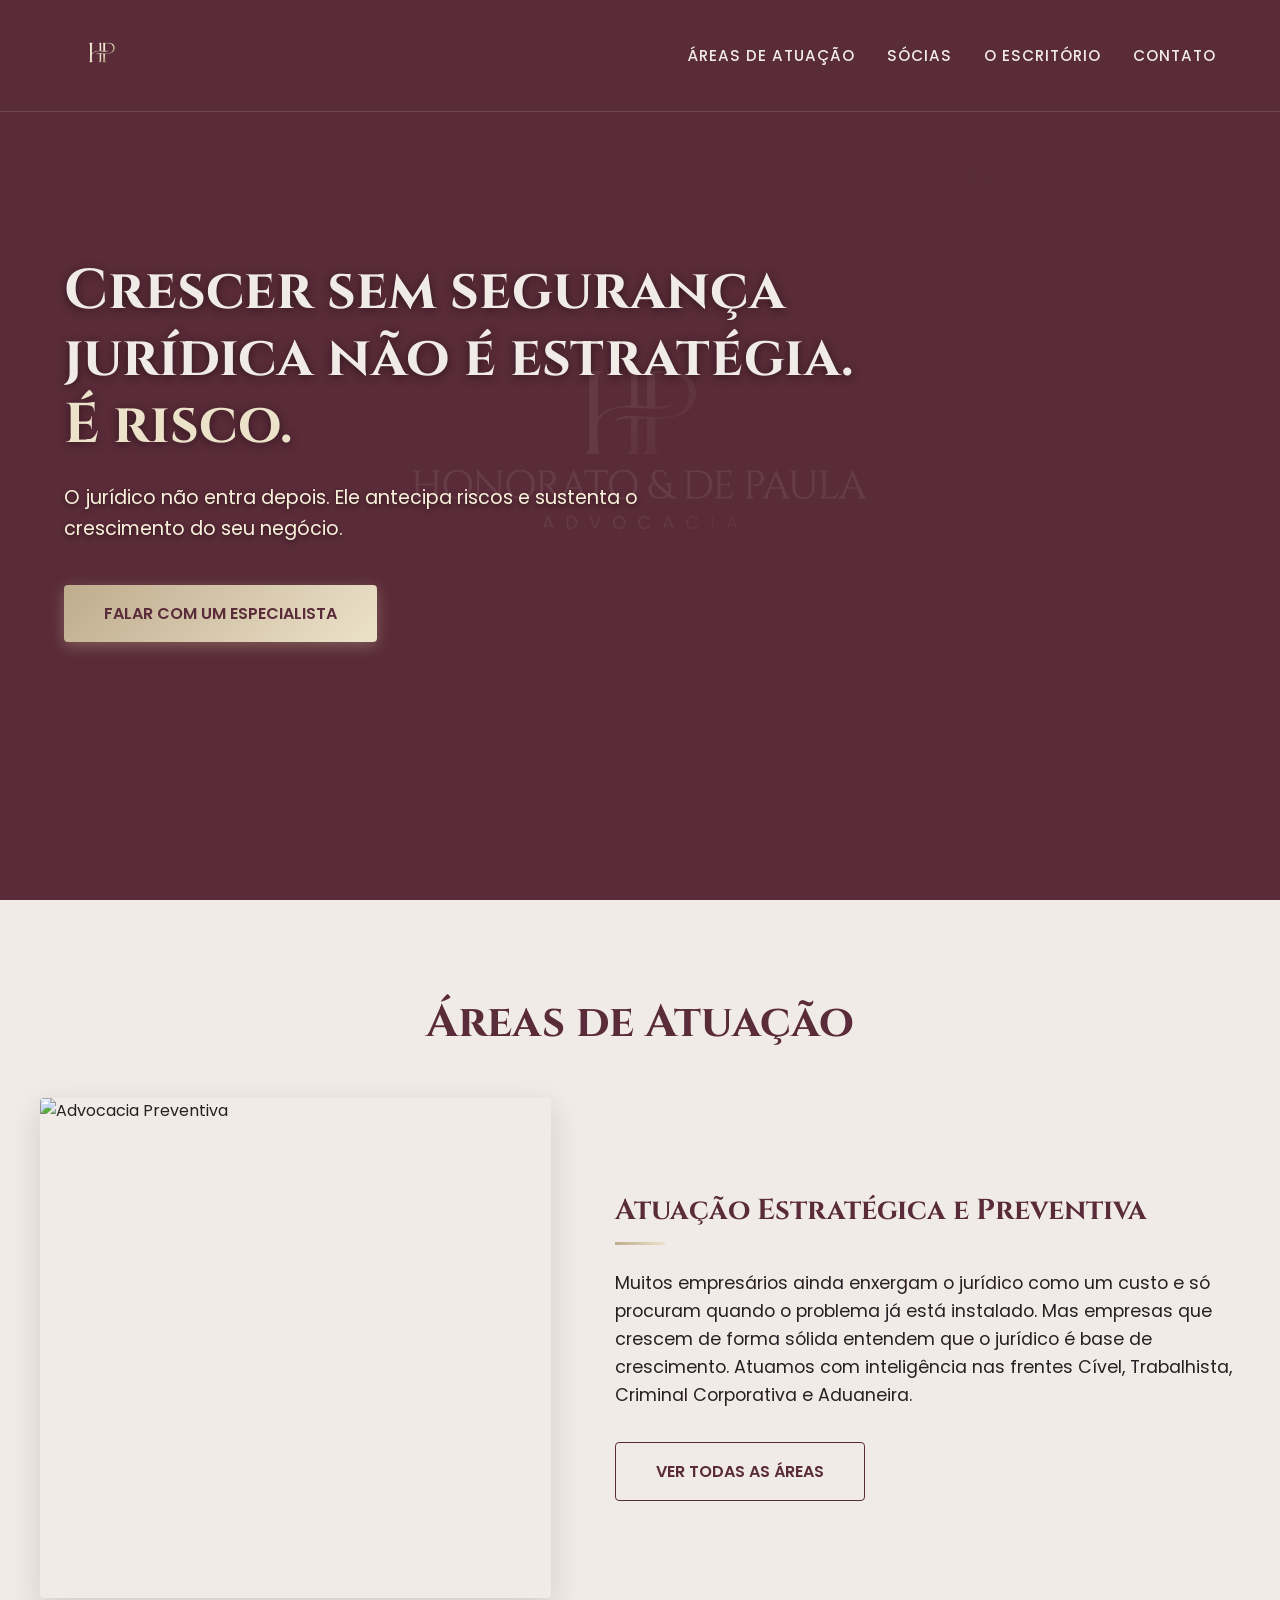
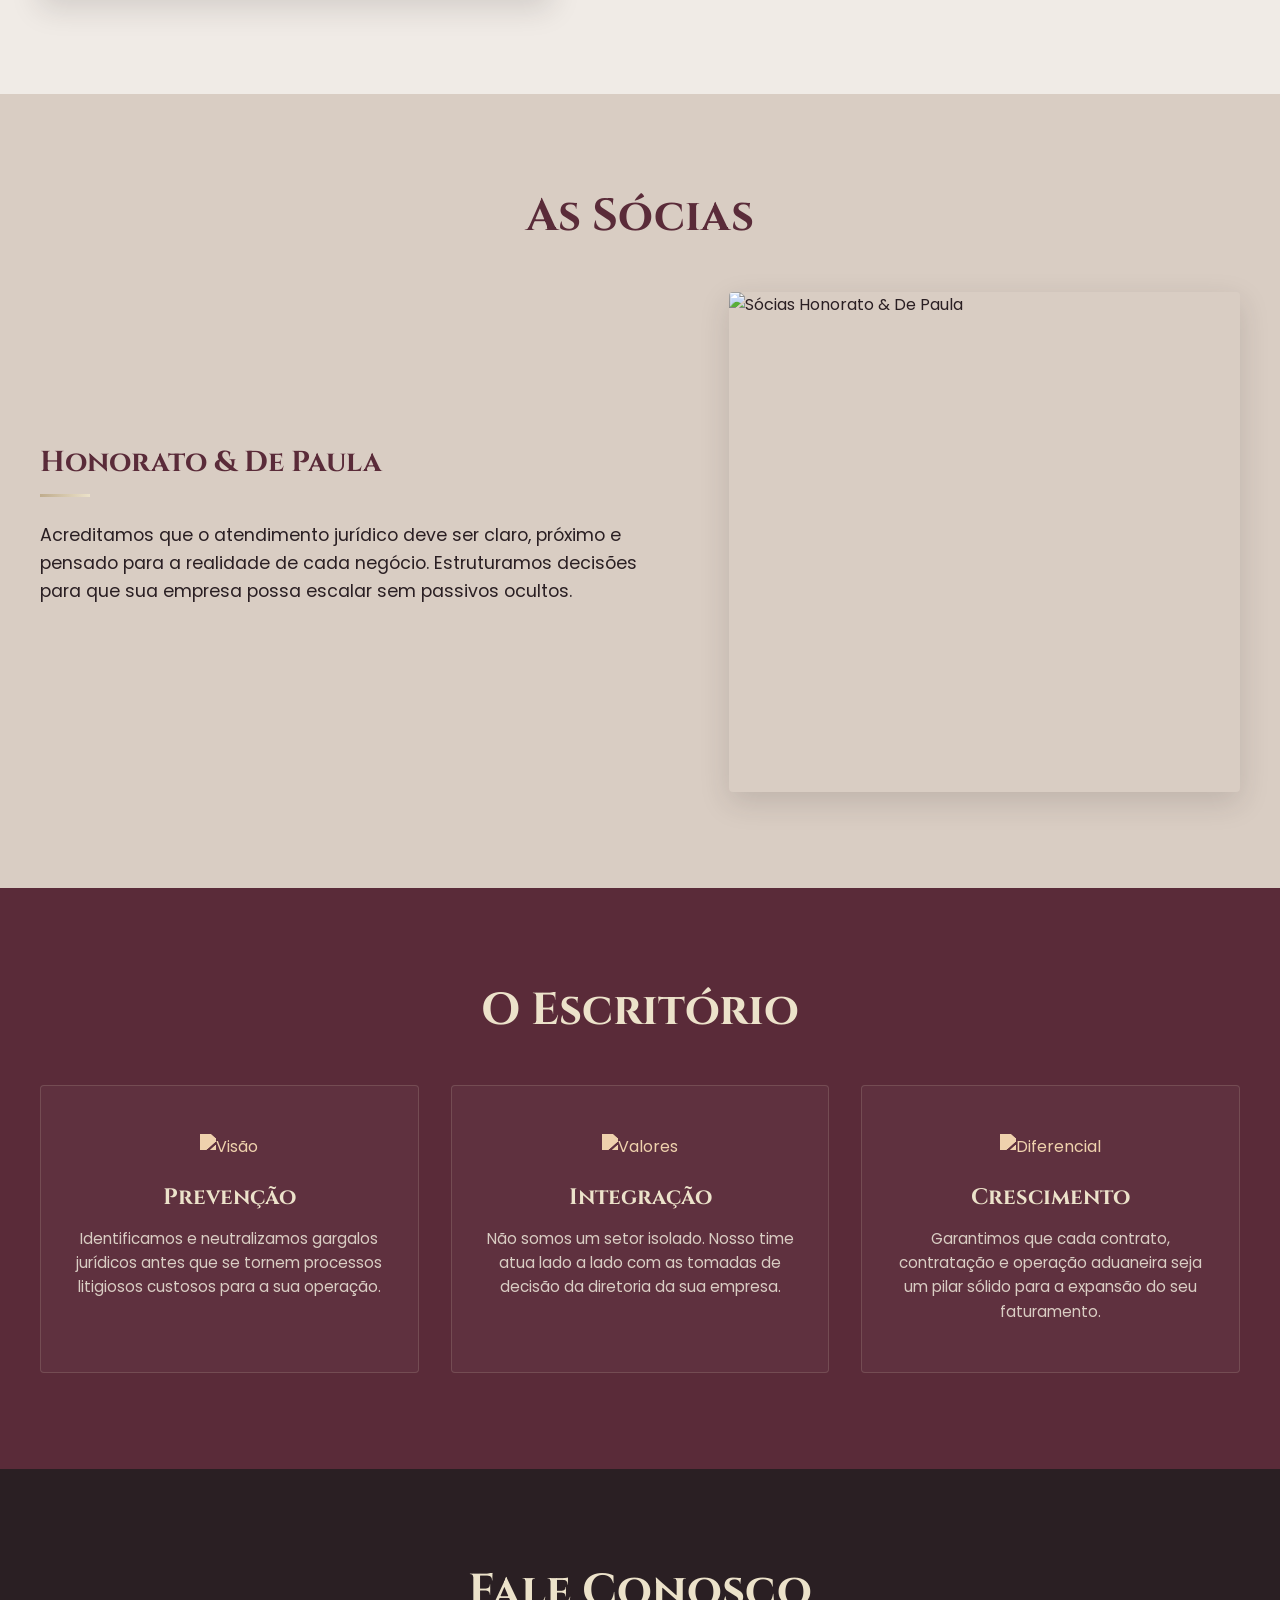
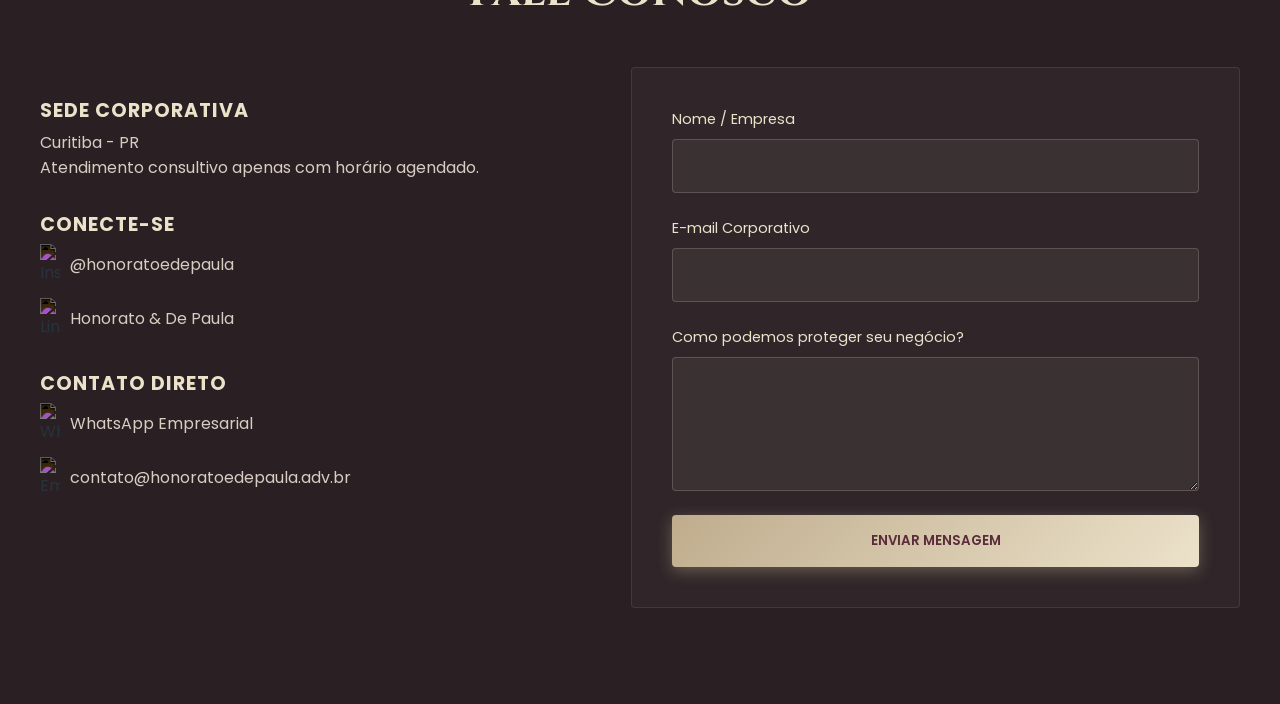
==== index.html @ 2e64344d "init" ====
<!DOCTYPE html>
<html lang="pt-BR">
<head>
    <meta charset="UTF-8">
    <meta name="viewport" content="width=device-width, initial-scale=1.0">
    <title>Honorato & De Paula | Advocacia Estratégica</title>
    
    <link rel="stylesheet" href="assets/css/style.css">
    <link href="https://unpkg.com/aos@2.3.1/dist/aos.css" rel="stylesheet">
    
    <!-- Fontes Premium -->
    <link rel="preconnect" href="https://fonts.googleapis.com">
    <link rel="preconnect" href="https://fonts.gstatic.com" crossorigin>
    <link href="https://fonts.googleapis.com/css2?family=Cinzel:wght@400;600;700&family=Poppins:wght@300;400;500;600&display=swap" rel="stylesheet">
</head>
<body>
    <header class="hero-section">
        <div class="hero-overlay"></div>
        
        <nav class="nav-bar">
            <a href="#" class="logo-link">
                <img src="assets/img/logo.png" alt="Honorato & De Paula Logo" class="logo-img">
            </a>
            
            <ul class="nav-links" id="nav-links">
                <li><a href="#atuacao">Áreas de Atuação</a></li>
                <li><a href="#profissionais">Sócias</a></li>
                <li><a href="#institucional">O Escritório</a></li>
                <li><a href="#contato">Contato</a></li>
            </ul>
            
            <img class="menu-icon" id="mobile-menu-btn" src="assets/img/button-menu.svg" alt="Menu">
        </nav>
        
        <div class="content" data-aos="fade-right" data-aos-duration="1200">
            <h1>Crescer sem segurança jurídica não é estratégia. <br><span class="highlight-text">É risco.</span></h1>
            <p id="adv">O jurídico não entra depois. Ele antecipa riscos e sustenta o crescimento do seu negócio.</p>
            <a href="https://wa.me/5541999999999?text=Olá,%20gostaria%20de%20falar%20sobre%20assessoria%20preventiva" class="btn-primary">
                Falar com um Especialista
            </a>
        </div>
    </header>

    <section class="text-and-image" id="atuacao">
        <div class="txtimg-son">
            <h2>Áreas de Atuação</h2>
            <div class="text-content text-content-1">
                <!-- Caminho corrigido para assets/img -->
                <img src="assets/img/criminal.jpeg" alt="Advocacia Preventiva" data-aos="fade-right" data-aos-duration="1500">
                <div data-aos="fade-up" data-aos-duration="2000">
                    <h3>Atuação Estratégica e Preventiva</h3>
                    <p>
                        Muitos empresários ainda enxergam o jurídico como um custo e só procuram quando o problema já está instalado. Mas empresas que crescem de forma sólida entendem que o jurídico é base de crescimento. Atuamos com inteligência nas frentes Cível, Trabalhista, Criminal Corporativa e Aduaneira.
                    </p>
                    <a href="areas.html" class="btn-secondary">
                        Ver todas as áreas
                    </a>
                </div>
            </div>
        </div>
    </section>

    <section class="text-and-image bg-light" id="profissionais">
        <div class="txtimg-son">
            <h2>As Sócias</h2>
            <div class="text-content rito-text">
                <!-- Caminho corrigido para assets/img -->
                <img src="assets/img/profissional.jpeg" alt="Sócias Honorato & De Paula" data-aos="fade-left" data-aos-duration="1500">
                <div data-aos="fade-right" data-aos-duration="1500">
                    <h3>Honorato & De Paula</h3>
                    <p>
                        Acreditamos que o atendimento jurídico deve ser claro, próximo e pensado para a realidade de cada negócio. Estruturamos decisões para que sua empresa possa escalar sem passivos ocultos.
                    </p>
                </div>
            </div>
        </div>
    </section>

    <section class="institucional" id="institucional">
        <h2>O Escritório</h2>
        <div class="institucional-content">
            <div class="card-institucional" data-aos="zoom-in" data-aos-delay="100">
                <img src="assets/img/missao.svg" alt="Visão">
                <h3>Prevenção</h3>
                <p>Identificamos e neutralizamos gargalos jurídicos antes que se tornem processos litigiosos custosos para a sua operação.</p>
            </div>
            <div class="card-institucional" data-aos="zoom-in" data-aos-delay="200">
                <img src="assets/img/valores.svg" alt="Valores">
                <h3>Integração</h3>
                <p>Não somos um setor isolado. Nosso time atua lado a lado com as tomadas de decisão da diretoria da sua empresa.</p>
            </div>
            <div class="card-institucional" data-aos="zoom-in" data-aos-delay="300">
                <img src="assets/img/diferencial.svg" alt="Diferencial">
                <h3>Crescimento</h3>
                <p>Garantimos que cada contrato, contratação e operação aduaneira seja um pilar sólido para a expansão do seu faturamento.</p>
            </div>
        </div>
    </section>

    <footer class="contato" id="contato">
        <h2>Fale Conosco</h2>
        <div class="contato-son">
            <div class="content-f">
                <h6>Sede Corporativa</h6>
                <p>Curitiba - PR<br>Atendimento consultivo apenas com horário agendado.</p>
                
                <h6>Conecte-se</h6>
                <a href="#" class="social-link"><img src="assets/img/instagram.svg" alt="Instagram">@honoratoedepaula</a>
                <a href="#" class="social-link"><img src="assets/img/linkedin.svg" alt="LinkedIn">Honorato & De Paula</a>
                
                <h6>Contato Direto</h6>
                <a href="#" class="social-link"><img src="assets/img/whatsapp.svg" alt="WhatsApp">WhatsApp Empresarial</a>
                <a href="mailto:contato@honoratoedepaula.adv.br" class="social-link"><img src="assets/img/mail.svg" alt="Email">contato@honoratoedepaula.adv.br</a>
            </div>
            <div class="form-container">
                <form action="https://formspree.io/f/SEU_CODIGO_AQUI" method="POST">
                    <label>Nome / Empresa</label>
                    <input type="text" name="nome" required>
                    <label>E-mail Corporativo</label>
                    <input type="email" name="email" required>
                    <label>Como podemos proteger seu negócio?</label>
                    <textarea name="mensagem" class="message" rows="5" required></textarea>
                    <button type="submit" class="btn-primary" style="width: 100%;">Enviar Mensagem</button>
                </form>
            </div>
        </div>
    </footer>

    <script src="https://unpkg.com/aos@2.3.1/dist/aos.js"></script>
    <script src="assets/js/menuButton.js"></script>
    <script src="assets/js/stickyScroll.js"></script>
    <script>
        AOS.init();
    </script>
</body>
</html>
---- assets/css/style.css ----
/* ==========================================================================
   FUNDAÇÃO & DESIGN TOKENS (HONORATO & DE PAULA)
   ========================================================================== */
:root {
    /* Paleta Oficial */
    --color-primary: #5a2b39;       /* Vinho/Bordô - Elegância e Força */
    --color-primary-light: #7a3b4d; /* Tom de contraste para hovers */
    
    /* Tríade de Dourados */
    --color-gold-dark: #bfac8d;
    --color-gold-mid: #ece2ca;
    --color-gold-light: #f9f1da;
    
    /* Fundos Neutros */
    --color-bg-light: #f0ebe6;      /* Off-white quente para leitura agradável */
    --color-surface: #d9cdc3;       /* Bege para cards e seções secundárias */
    
    /* Tipografia B2B Premium */
    --font-heading: "Cinzel", serif;
    --font-body: "Poppins", sans-serif;
    
    /* Cores de Texto */
    --color-text-dark: #2a1f23;     /* Quase preto, absorvendo o tom vinho */
    --color-text-light: #f0ebe6;    /* Para textos sobre fundos escuros */
    
    /* Layout & Espaçamento */
    --transition-smooth: 0.3s ease-in-out;
    --section-padding: 6rem 2rem;
}

/* ==========================================================================
   RESET ARQUITETURAL
   ========================================================================== */
*, *::before, *::after {
    margin: 0;
    padding: 0;
    box-sizing: border-box;
}

html {
    scroll-behavior: smooth;
}

body {
    font-family: var(--font-body);
    background-color: var(--color-bg-light);
    color: var(--color-text-dark);
    overflow-x: hidden;
    line-height: 1.6;
}

h1, h2, h3, h4, h5, h6 {
    font-family: var(--font-heading);
    line-height: 1.2;
}

h2 {
    font-size: 2.8rem;
    font-weight: 700;
    color: var(--color-primary);
    text-align: center;
    margin-bottom: 3rem;
}

a {
    text-decoration: none;
    color: inherit;
}

/* ==========================================================================
   COMPONENTES GLOBAIS (BOTÕES)
   ========================================================================== */
.btn-primary, .btn-secondary {
    display: inline-block;
    font-family: var(--font-body);
    font-weight: 600;
    text-transform: uppercase;
    padding: 1rem 2.5rem;
    border-radius: 4px;
    transition: var(--transition-smooth);
    cursor: pointer;
    text-align: center;
    border: none;
}

.btn-primary {
    background: linear-gradient(135deg, var(--color-gold-dark), var(--color-gold-mid));
    color: var(--color-primary);
    box-shadow: 0 4px 15px rgba(191, 172, 141, 0.4);
}

.btn-primary:hover {
    background: linear-gradient(135deg, var(--color-gold-mid), var(--color-gold-light));
    transform: translateY(-2px);
    color: var(--color-primary);
}

.btn-secondary {
    background-color: transparent;
    border: 1px solid var(--color-primary);
    color: var(--color-primary);
}

.btn-secondary:hover {
    background-color: var(--color-primary);
    color: var(--color-text-light);
}

/* ==========================================================================
   HEADER, NAVEGAÇÃO & LOGO
   ========================================================================== */
.hero-section {
    position: relative;
    height: 100vh;
    background-color: var(--color-primary); /* Fundo vinho premium sólido */
    display: flex;
    align-items: center;
    overflow: hidden; /* Impede que a marca d'água vase */
}

/* Transformando o banner.svg em uma Marca D'água Elegante */
.hero-section::before {
    content: '';
    position: absolute;
    top: 50%; left: 50%;
    transform: translate(-50%, -50%);
    width: 100%; height: 100%;
    background: url("../img/banner.svg") center center no-repeat;
    background-size: 55%; /* Controla o tamanho do brasão no fundo */
    opacity: 0.08; /* Quase transparente, pura sofisticação */
    z-index: 1;
}

.hero-overlay {
    display: none; /* Não precisamos mais da película, o fundo já resolve */
}

.nav-bar {
    position: fixed;
    top: 0; left: 0; right: 0;
    height: 7rem; /* Header mais alto para a logo respirar */
    display: flex;
    justify-content: space-between;
    align-items: center;
    padding: 0 5%;
    background-color: transparent; /* Topo limpo */
    border-bottom: 1px solid rgba(236, 226, 202, 0.15);
    z-index: 1000;
    transition: all 0.4s ease;
}

.nav-bar.sticky {
    height: 5rem; /* Encolhe ao rolar */
    background-color: rgba(90, 43, 57, 0.95); /* Vinho escuro ao rolar */
    backdrop-filter: blur(10px);
    box-shadow: 0 4px 20px rgba(42, 31, 35, 0.3);
}

.logo-img {
    height: 4.8rem; /* LOGO MUITO MAIOR NA CHEGADA */
    transition: height 0.4s ease;
}

.nav-bar.sticky .logo-img {
    height: 3rem; /* Logo encolhe suavemente na rolagem */
}

.nav-links {
    display: flex;
    list-style: none;
    gap: 2rem;
}

.nav-links li a {
    color: var(--color-text-light);
    font-size: 0.95rem;
    font-weight: 500;
    text-transform: uppercase;
    letter-spacing: 1px;
    transition: var(--transition-smooth);
}

.nav-links li a:hover {
    color: var(--color-gold-mid);
}

.menu-icon {
    display: none; 
    width: 35px;
    cursor: pointer;
    filter: brightness(0) saturate(100%) invert(88%) sepia(18%) saturate(579%) hue-rotate(338deg) brightness(97%) contrast(93%);
}

.content {
    position: relative;
    z-index: 2; /* Garante que o texto fique ACIMA da marca d'água */
    width: 90%;
    max-width: 800px;
    margin-left: 5%;
}

.content h1 {
    font-size: 3.5rem;
    color: var(--color-text-light) !important; /* Força o cache a usar a cor clara */
    margin-bottom: 1.5rem;
    text-shadow: 0 2px 10px rgba(0,0,0,0.5); /* Destaca o texto no fundo */
}

.highlight-text {
    color: var(--color-gold-mid);
}

.content #adv {
    font-size: 1.2rem;
    color: var(--color-gold-light) !important; 
    margin-bottom: 2.5rem;
    font-weight: 400;
    max-width: 600px;
    text-shadow: 0 2px 5px rgba(0,0,0,0.5);
}

/* ==========================================================================
   MEDIA QUERIES (RESPONSIVIDADE E MENU MOBILE ÚNICO)
   ========================================================================== */
@media screen and (max-width: 992px) {
    .text-content { flex-direction: column; gap: 2rem; }
    .rito-text { flex-direction: column; }
    .text-content img, .text-content div { width: 100%; }
    .contato-son { flex-direction: column; }
}

@media screen and (max-width: 768px) {
    .content h1 { font-size: 2.5rem; }
    h2 { font-size: 2.2rem; }
    
    .menu-icon { display: block; } /* Mostra o hambúrguer */
    
    /* Transforma o menu desktop em um painel mobile */
    .nav-links {
        position: fixed;
        top: 6rem;
        right: -100%; /* Esconde fora da tela */
        width: 100%;
        height: calc(100vh - 6rem);
        background-color: var(--color-primary);
        flex-direction: column;
        align-items: center;
        justify-content: center;
        gap: 3rem;
        transition: right 0.4s ease-in-out;
    }

    .nav-links.active {
        right: 0; /* Desliza para dentro da tela */
    }

    .nav-links li a {
        font-size: 1.5rem; /* Letra maior para clique no dedo */
    }

    /* Ajusta a altura do menu se o header encolher no mobile */
    .nav-bar.sticky ~ .nav-links {
        top: 4.5rem;
        height: calc(100vh - 4.5rem);
    }
}

/* ==========================================================================
   SEÇÕES: TEXTO & IMAGEM (ÁREAS E PROFISSIONAIS)
   ========================================================================== */
.text-and-image {
    padding: var(--section-padding);
}

.bg-light {
    background-color: var(--color-surface); /* Bege para contraste suave */
}

.txtimg-son {
    max-width: 1200px;
    margin: 0 auto;
}

.text-content {
    display: flex;
    align-items: center;
    gap: 4rem;
}

.rito-text {
    flex-direction: row-reverse;
}

.text-content img {
    width: 45%;
    height: 500px;
    object-fit: cover;
    border-radius: 4px;
    box-shadow: 0 10px 30px rgba(42, 31, 35, 0.15); /* Sombra ajustada pro tom quente */
}

.text-content div {
    width: 55%;
}

.text-content h3 {
    font-size: 1.8rem;
    color: var(--color-primary);
    margin-bottom: 1.5rem;
    position: relative;
    padding-bottom: 1rem;
    font-family: var(--font-heading);
}

.text-content h3::after {
    content: '';
    position: absolute;
    bottom: 0; left: 0;
    width: 50px;
    height: 3px;
    background: linear-gradient(to right, var(--color-gold-dark), var(--color-gold-mid));
}

.text-content p {
    font-size: 1.1rem;
    margin-bottom: 2rem;
    color: var(--color-text-dark);
}

/* ==========================================================================
   SEÇÃO: INSTITUCIONAL (CARDS)
   ========================================================================== */
.institucional {
    padding: var(--section-padding);
    background-color: var(--color-primary); /* Fundo Vinho Oficial */
}

.institucional h2 {
    color: var(--color-gold-mid); /* Título Dourado para destacar no vinho */
}

.institucional-content {
    display: flex;
    justify-content: center;
    gap: 2rem;
    max-width: 1200px;
    margin: 0 auto;
    flex-wrap: wrap;
}

.card-institucional {
    flex: 1;
    min-width: 300px;
    background-color: rgba(255, 255, 255, 0.03);
    border: 1px solid rgba(236, 226, 202, 0.15); /* Borda Dourada Suave */
    padding: 3rem 2rem;
    border-radius: 4px;
    text-align: center;
    transition: var(--transition-smooth);
}

.card-institucional:hover {
    transform: translateY(-10px);
    background-color: rgba(255, 255, 255, 0.08);
    border-color: var(--color-gold-mid);
}

.card-institucional img {
    height: 3rem;
    margin-bottom: 1.5rem;
    /* Filtro ajustado para tentar puxar a cor dourada em SVGs brancos */
    filter: brightness(0) saturate(100%) invert(88%) sepia(18%) saturate(579%) hue-rotate(338deg) brightness(97%) contrast(93%);
}

.card-institucional h3 {
    color: var(--color-gold-mid);
    font-size: 1.4rem;
    margin-bottom: 1rem;
}

.card-institucional p {
    color: var(--color-surface);
    font-size: 0.95rem;
}

/* ==========================================================================
   FOOTER & CONTATO
   ========================================================================== */
.contato {
    padding: var(--section-padding);
    background-color: var(--color-text-dark); /* Fundo quase preto quente */
    color: var(--color-text-light);
}

.contato h2 {
    color: var(--color-gold-mid);
}

.contato-son {
    display: flex;
    justify-content: space-between;
    max-width: 1200px;
    margin: 0 auto;
    gap: 4rem;
}

.content-f {
    flex: 1;
}

.content-f h6 {
    font-family: var(--font-body);
    font-size: 1.2rem;
    color: var(--color-gold-mid);
    margin: 2rem 0 0.5rem 0;
    text-transform: uppercase;
    letter-spacing: 1px;
}

.content-f p, .social-link {
    font-size: 1rem;
    color: var(--color-surface);
    display: flex;
    align-items: center;
    margin-bottom: 0.8rem;
    transition: var(--transition-smooth);
}

.social-link img {
    width: 20px;
    margin-right: 10px;
    filter: invert(1);
}

.social-link:hover {
    color: var(--color-gold-light);
}

.form-container {
    flex: 1;
    background-color: rgba(255, 255, 255, 0.03);
    padding: 2.5rem;
    border-radius: 4px;
    border: 1px solid rgba(236, 226, 202, 0.1);
}

form {
    display: flex;
    flex-direction: column;
}

form label {
    font-family: var(--font-body);
    font-size: 0.9rem;
    color: var(--color-gold-mid);
    margin-bottom: 0.5rem;
}

form input, form textarea {
    width: 100%;
    padding: 1rem;
    margin-bottom: 1.5rem;
    background-color: rgba(255, 255, 255, 0.05);
    border: 1px solid rgba(236, 226, 202, 0.2);
    color: var(--color-text-light);
    border-radius: 4px;
    font-family: var(--font-body);
    outline: none;
    transition: var(--transition-smooth);
}

form input:focus, form textarea:focus {
    border-color: var(--color-gold-mid);
    background-color: rgba(255, 255, 255, 0.1);
}

/* ==========================================================================
   MEDIA QUERIES (RESPONSIVIDADE)
   ========================================================================== */
@media screen and (max-width: 992px) {
    .text-content {
        flex-direction: column;
        gap: 2rem;
    }
    .rito-text {
        flex-direction: column;
    }
    .text-content img, .text-content div {
        width: 100%;
    }
    .contato-son {
        flex-direction: column;
    }
}

@media screen and (max-width: 768px) {
    .nav-links .esconde { display: none; }
    .menu { display: block; filter: invert(1); width: 30px; cursor: pointer; }
    .nav-bar { padding-right: 5%; }
    
    .content h1 { font-size: 2.5rem; }
    h2 { font-size: 2.2rem; }
    
    .open-menu {
        position: fixed;
        top: 5rem; left: 0; width: 100%;
        background-color: var(--color-primary);
        display: none;
        flex-direction: column;
        text-align: center;
        padding: 2rem 0;
        box-shadow: 0 10px 20px rgba(42, 31, 35, 0.5);
    }
    .open-menu.active { display: flex; } 
    .open-menu a {
        display: block;
        padding: 1rem;
        color: var(--color-text-light);
        font-size: 1.2rem;
        text-transform: uppercase;
    }
}

/* ==========================================================================
   PÁGINAS INTERNAS (ÁREAS DE ATUAÇÃO)
   ========================================================================== */
.page-interna {
    background-color: var(--color-bg-light);
    padding-top: 5rem; /* Compensa o nav-bar fixo */
}

.nav-interna {
    background-color: var(--color-primary); /* Força o fundo vinho sem transparência na interna */
    border-bottom: 1px solid var(--color-gold-dark);
}

.areas-container {
    padding: var(--section-padding);
    max-width: 1000px;
    margin: 0 auto;
    min-height: calc(100vh - 10rem);
}

.areas-subtitle {
    text-align: center;
    color: var(--color-text-dark);
    margin-bottom: 4rem;
    font-size: 1.2rem;
    font-weight: 400;
}

/* Grid Premium B2B */
.areas-grid {
    display: grid;
    grid-template-columns: repeat(auto-fit, minmax(280px, 1fr));
    gap: 1.5rem;
    list-style: none;
    padding: 0;
}

.areas-grid li {
    background-color: var(--color-surface);
    color: var(--color-text-dark);
    border: 1px solid rgba(90, 43, 57, 0.1);
    padding: 2rem 1.5rem;
    border-radius: 4px;
    font-family: var(--font-body);
    font-weight: 500;
    text-align: center;
    display: flex;
    align-items: center;
    justify-content: center;
    min-height: 120px;
    transition: var(--transition-smooth);
    cursor: default;
}

.areas-grid li:hover {
    background-color: var(--color-primary);
    color: var(--color-gold-mid);
    border-color: var(--color-gold-mid);
    transform: translateY(-5px);
    box-shadow: 0 10px 20px rgba(42, 31, 35, 0.2);
}
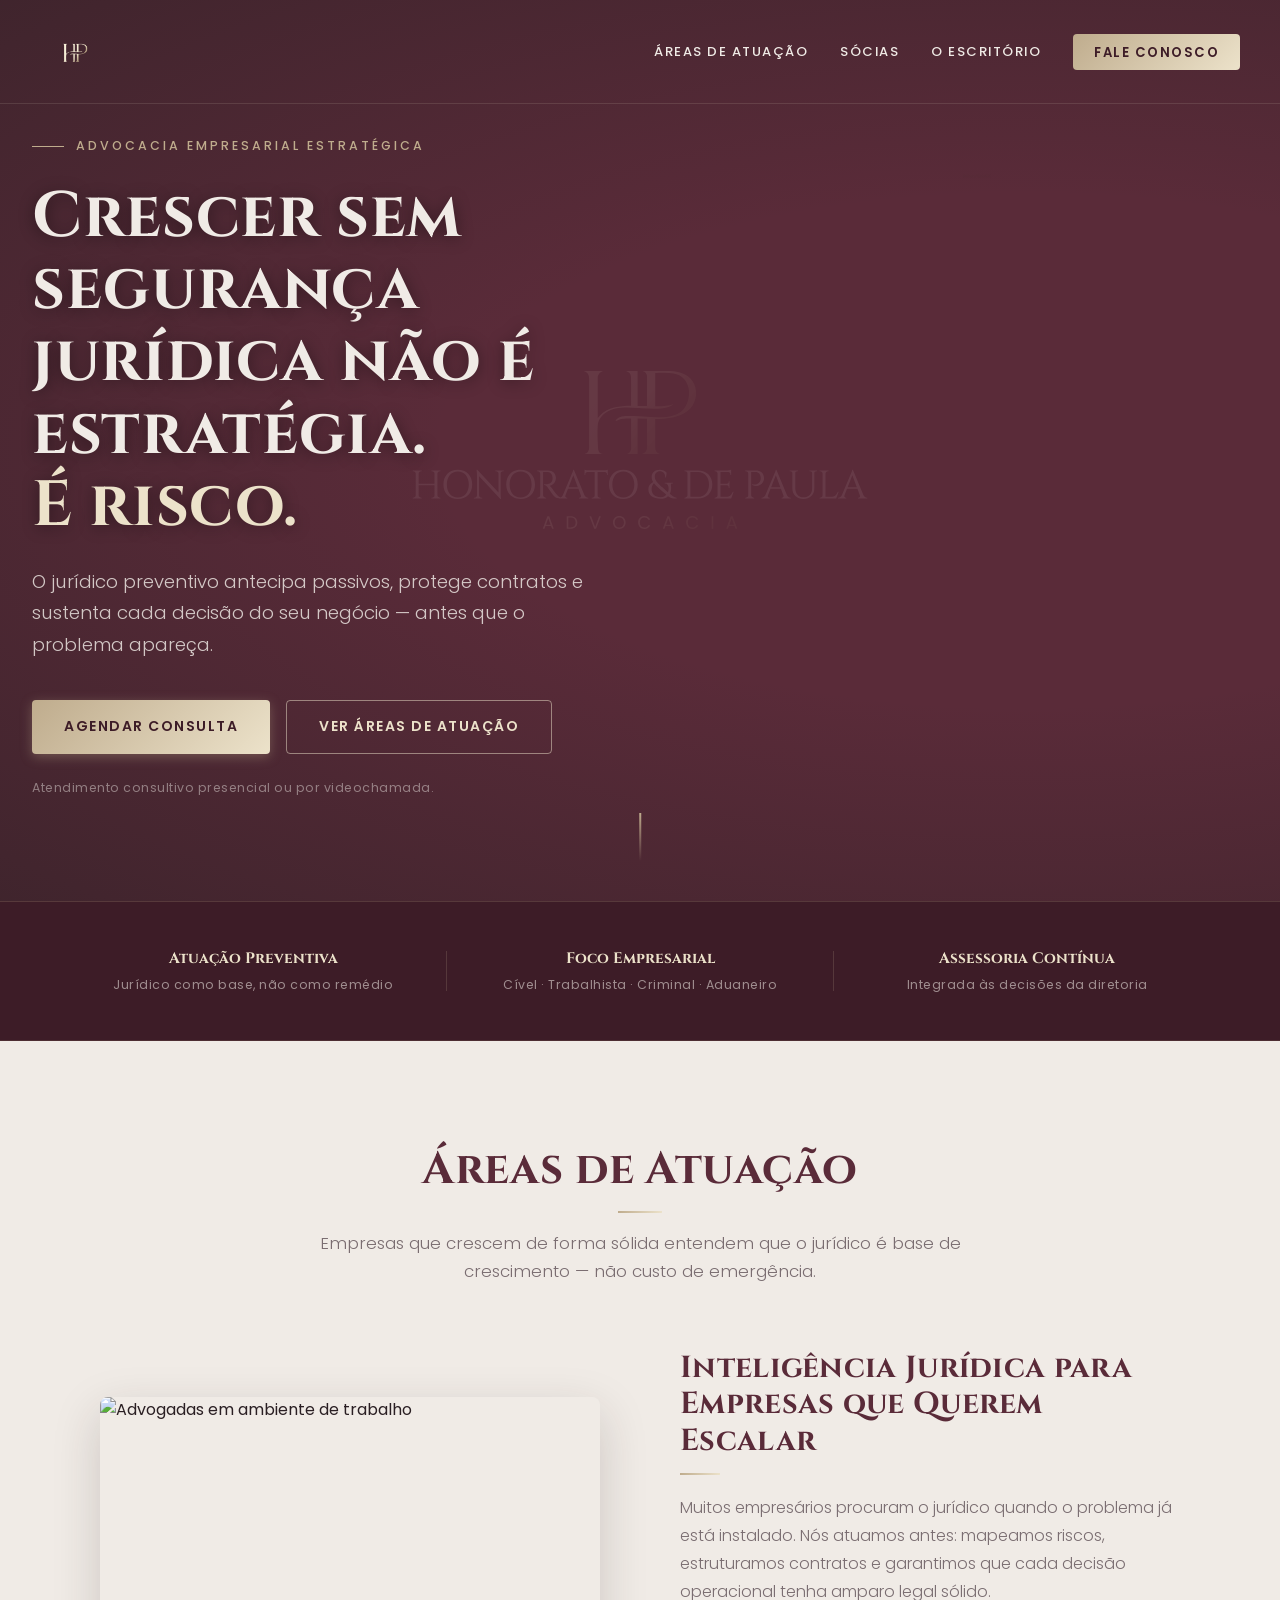
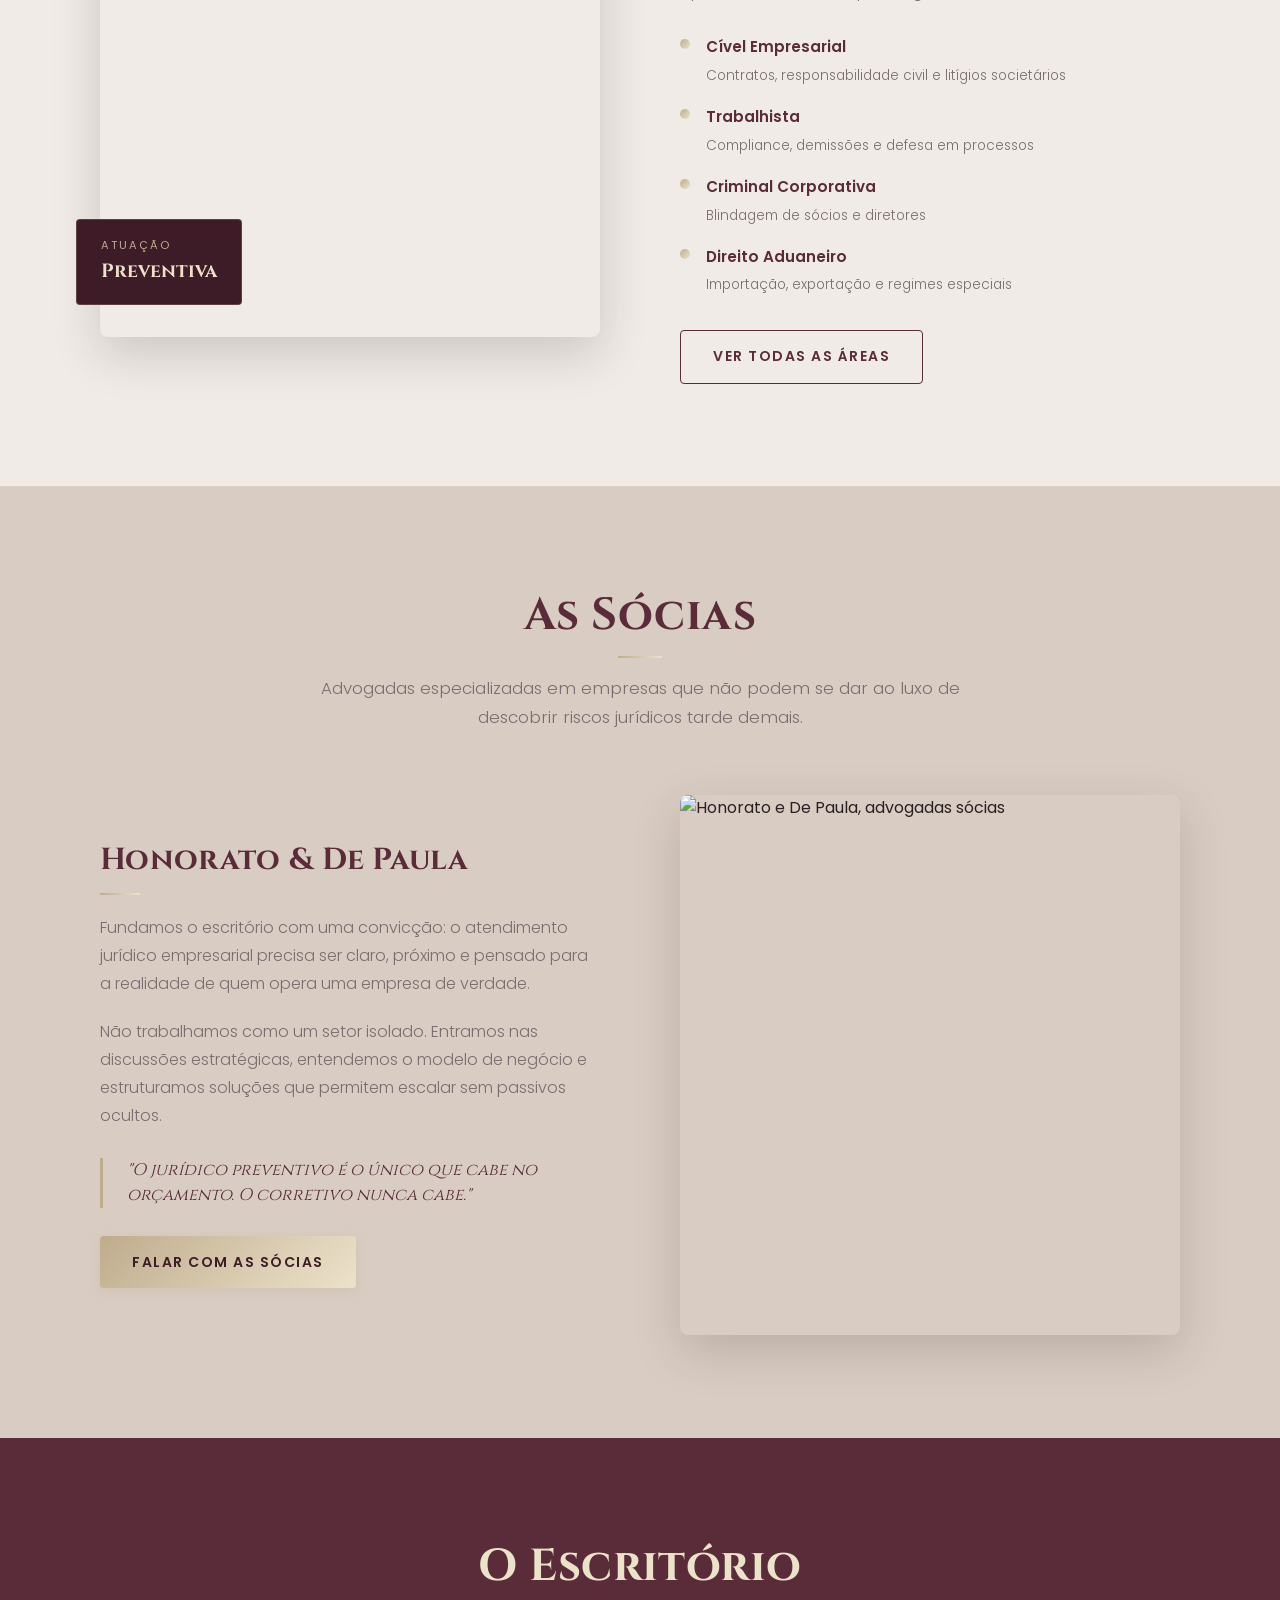
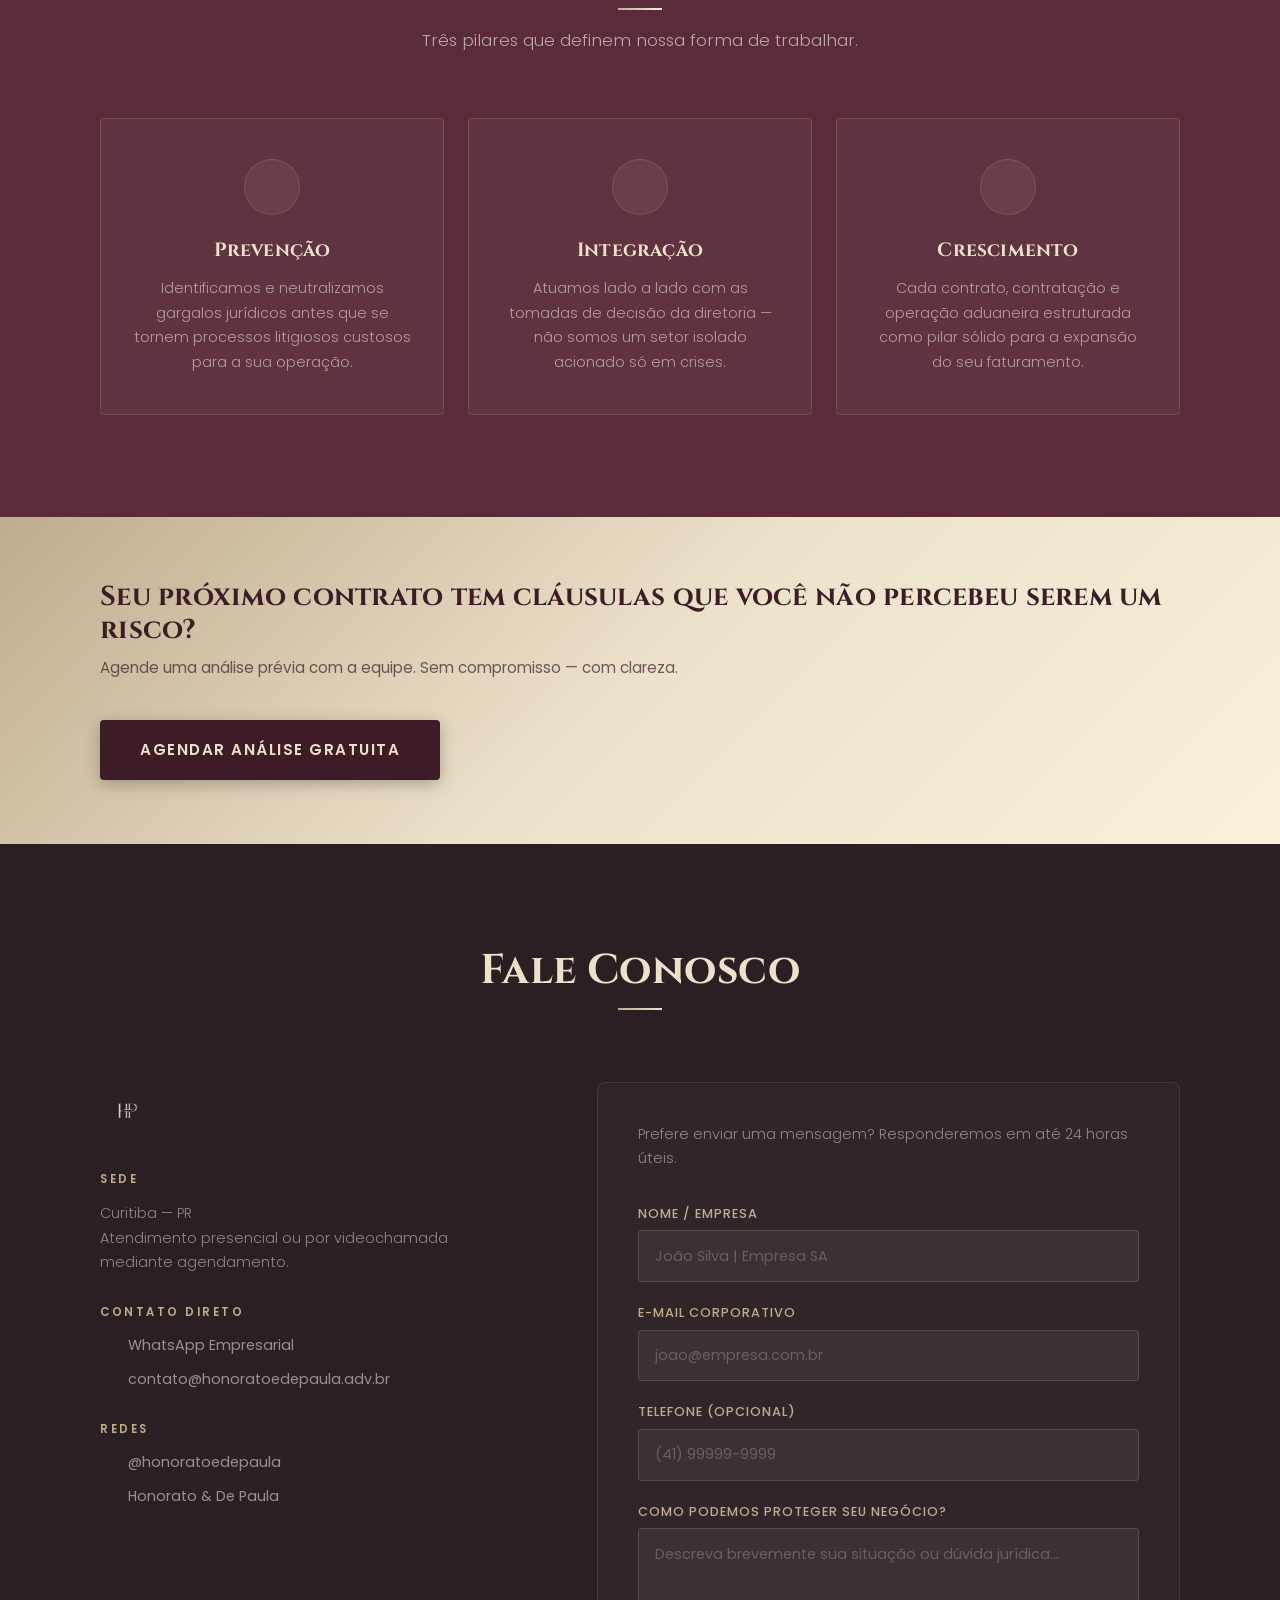
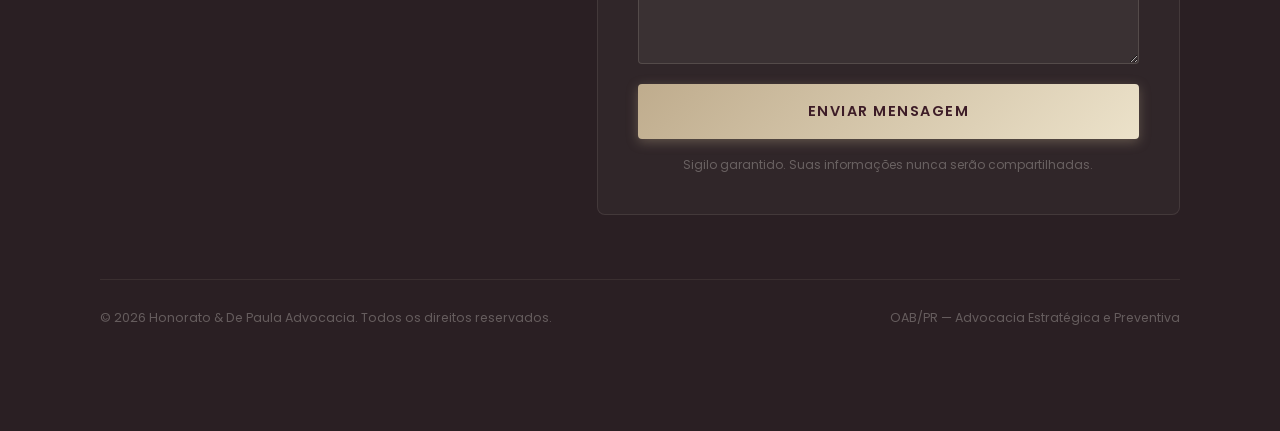
==== commit 306009d9: "init" ====
--- a/index.html
+++ b/index.html
@@ -5,132 +5,343 @@
     <meta name="viewport" content="width=device-width, initial-scale=1.0">
     <title>Honorato & De Paula | Advocacia Estratégica</title>
     
-    <link rel="stylesheet" href="assets/css/style.css">
-    <link href="https://unpkg.com/aos@2.3.1/dist/aos.css" rel="stylesheet">
+    <!-- CAMINHO CORRIGIDO E COM ANTI-CACHE -->
+    <link rel="stylesheet" href="assets/css/style.css?v=3">
     
-    <!-- Fontes Premium -->
+    <link rel="shortcut icon" type="image/png" href="assets/img/logo2.png">
     <link rel="preconnect" href="https://fonts.googleapis.com">
     <link rel="preconnect" href="https://fonts.gstatic.com" crossorigin>
-    <link href="https://fonts.googleapis.com/css2?family=Cinzel:wght@400;600;700&family=Poppins:wght@300;400;500;600&display=swap" rel="stylesheet">
+    <link href="https://fonts.googleapis.com/css2?family=Cinzel:wght@400;600;700&family=Poppins:ital,wght@0,300;0,400;0,500;0,600;1,300&display=swap" rel="stylesheet">
 </head>
 <body>
-    <header class="hero-section">
-        <div class="hero-overlay"></div>
-        
-        <nav class="nav-bar">
-            <a href="#" class="logo-link">
-                <img src="assets/img/logo.png" alt="Honorato & De Paula Logo" class="logo-img">
-            </a>
-            
-            <ul class="nav-links" id="nav-links">
-                <li><a href="#atuacao">Áreas de Atuação</a></li>
-                <li><a href="#profissionais">Sócias</a></li>
-                <li><a href="#institucional">O Escritório</a></li>
-                <li><a href="#contato">Contato</a></li>
-            </ul>
-            
-            <img class="menu-icon" id="mobile-menu-btn" src="assets/img/button-menu.svg" alt="Menu">
-        </nav>
-        
-        <div class="content" data-aos="fade-right" data-aos-duration="1200">
-            <h1>Crescer sem segurança jurídica não é estratégia. <br><span class="highlight-text">É risco.</span></h1>
-            <p id="adv">O jurídico não entra depois. Ele antecipa riscos e sustenta o crescimento do seu negócio.</p>
-            <a href="https://wa.me/5541999999999?text=Olá,%20gostaria%20de%20falar%20sobre%20assessoria%20preventiva" class="btn-primary">
-                Falar com um Especialista
-            </a>
+
+    <!-- ===== NAVEGAÇÃO ===== -->
+    <nav class="nav-bar" id="navbar">
+        <a href="#" class="logo-link" aria-label="Honorato & De Paula — Início">
+            <img src="assets/img/logo.png" alt="Honorato & De Paula" class="logo-img">
+        </a>
+
+        <ul class="nav-links" id="nav-links" role="navigation" aria-label="Menu principal">
+            <li><a href="#atuacao">Áreas de Atuação</a></li>
+            <li><a href="#profissionais">Sócias</a></li>
+            <li><a href="#institucional">O Escritório</a></li>
+            <li><a href="#contato" class="nav-cta">Fale Conosco</a></li>
+        </ul>
+
+        <button class="menu-toggle" id="menu-toggle" aria-expanded="false" aria-controls="nav-links" aria-label="Abrir menu">
+            <span></span><span></span><span></span>
+        </button>
+    </nav>
+
+    <!-- ===== HERO ===== -->
+    <header class="hero" id="inicio">
+        <div class="hero-bg-mark" aria-hidden="true"></div>
+
+        <div class="hero-content">
+            <p class="hero-eyebrow fade-in">Advocacia Empresarial Estratégica</p>
+            <h1 class="fade-in">
+                Crescer sem segurança<br>
+                jurídica não é estratégia.<br>
+                <em>É risco.</em>
+            </h1>
+            <p class="hero-sub fade-in">
+                O jurídico preventivo antecipa passivos, protege contratos e sustenta cada decisão do seu negócio — antes que o problema apareça.
+            </p>
+            <div class="hero-actions fade-in">
+                <a href="https://wa.me/5541999999999?text=Olá,%20gostaria%20de%20falar%20sobre%20assessoria%20preventiva" class="btn-primary" target="_blank" rel="noopener">
+                    Agendar Consulta
+                </a>
+                <a href="#atuacao" class="btn-ghost">
+                    Ver Áreas de Atuação
+                </a>
+            </div>
+            <p class="hero-disclaimer fade-in">Atendimento consultivo presencial ou por videochamada.</p>
+        </div>
+
+        <div class="hero-scroll-hint" aria-hidden="true">
+            <span></span>
         </div>
     </header>
 
-    <section class="text-and-image" id="atuacao">
-        <div class="txtimg-son">
-            <h2>Áreas de Atuação</h2>
-            <div class="text-content text-content-1">
-                <!-- Caminho corrigido para assets/img -->
-                <img src="assets/img/criminal.jpeg" alt="Advocacia Preventiva" data-aos="fade-right" data-aos-duration="1500">
-                <div data-aos="fade-up" data-aos-duration="2000">
-                    <h3>Atuação Estratégica e Preventiva</h3>
+    <!-- ===== FAIXA DE CREDIBILIDADE ===== -->
+    <section class="credibility-bar fade-in" aria-label="Diferenciais">
+        <div class="credibility-inner">
+            <div class="cred-item">
+                <strong>Atuação Preventiva</strong>
+                <span>Jurídico como base, não como remédio</span>
+            </div>
+            <div class="cred-divider" aria-hidden="true"></div>
+            <div class="cred-item">
+                <strong>Foco Empresarial</strong>
+                <span>Cível · Trabalhista · Criminal · Aduaneiro</span>
+            </div>
+            <div class="cred-divider" aria-hidden="true"></div>
+            <div class="cred-item">
+                <strong>Assessoria Contínua</strong>
+                <span>Integrada às decisões da diretoria</span>
+            </div>
+        </div>
+    </section>
+
+    <!-- ===== ÁREAS DE ATUAÇÃO ===== -->
+    <section class="section-alt" id="atuacao" aria-labelledby="h-atuacao">
+        <div class="container">
+            <div class="section-header fade-in">
+                <h2 id="h-atuacao">Áreas de Atuação</h2>
+                <p class="section-lead">Empresas que crescem de forma sólida entendem que o jurídico é base de crescimento — não custo de emergência.</p>
+            </div>
+
+            <div class="split-block fade-in">
+                <div class="split-media">
+                    <img src="assets/img/criminal.jpeg" alt="Advogadas em ambiente de trabalho" loading="lazy">
+                    <div class="split-media-badge" aria-hidden="true">
+                        <span>Atuação</span>
+                        <strong>Preventiva</strong>
+                    </div>
+                </div>
+                <div class="split-text">
+                    <h3>Inteligência Jurídica para Empresas que Querem Escalar</h3>
                     <p>
-                        Muitos empresários ainda enxergam o jurídico como um custo e só procuram quando o problema já está instalado. Mas empresas que crescem de forma sólida entendem que o jurídico é base de crescimento. Atuamos com inteligência nas frentes Cível, Trabalhista, Criminal Corporativa e Aduaneira.
+                        Muitos empresários procuram o jurídico quando o problema já está instalado. Nós atuamos antes: mapeamos riscos, estruturamos contratos e garantimos que cada decisão operacional tenha amparo legal sólido.
                     </p>
-                    <a href="areas.html" class="btn-secondary">
-                        Ver todas as áreas
-                    </a>
-                </div>
-            </div>
-        </div>
-    </section>
-
-    <section class="text-and-image bg-light" id="profissionais">
-        <div class="txtimg-son">
-            <h2>As Sócias</h2>
-            <div class="text-content rito-text">
-                <!-- Caminho corrigido para assets/img -->
-                <img src="assets/img/profissional.jpeg" alt="Sócias Honorato & De Paula" data-aos="fade-left" data-aos-duration="1500">
-                <div data-aos="fade-right" data-aos-duration="1500">
+
+                    <ul class="area-list" aria-label="Áreas de prática">
+                        <li>
+                            <div class="area-dot" aria-hidden="true"></div>
+                            <div>
+                                <strong>Cível Empresarial</strong>
+                                <span>Contratos, responsabilidade civil e litígios societários</span>
+                            </div>
+                        </li>
+                        <li>
+                            <div class="area-dot" aria-hidden="true"></div>
+                            <div>
+                                <strong>Trabalhista</strong>
+                                <span>Compliance, demissões e defesa em processos</span>
+                            </div>
+                        </li>
+                        <li>
+                            <div class="area-dot" aria-hidden="true"></div>
+                            <div>
+                                <strong>Criminal Corporativa</strong>
+                                <span>Blindagem de sócios e diretores</span>
+                            </div>
+                        </li>
+                        <li>
+                            <div class="area-dot" aria-hidden="true"></div>
+                            <div>
+                                <strong>Direito Aduaneiro</strong>
+                                <span>Importação, exportação e regimes especiais</span>
+                            </div>
+                        </li>
+                    </ul>
+
+                    <a href="areas.html" class="btn-secondary">Ver todas as áreas</a>
+                </div>
+            </div>
+        </div>
+    </section>
+
+    <!-- ===== AS SÓCIAS ===== -->
+    <section class="section-light" id="profissionais" aria-labelledby="h-socias">
+        <div class="container">
+            <div class="section-header fade-in">
+                <h2 id="h-socias">As Sócias</h2>
+                <p class="section-lead">Advogadas especializadas em empresas que não podem se dar ao luxo de descobrir riscos jurídicos tarde demais.</p>
+            </div>
+
+            <div class="split-block split-reverse fade-in">
+                <div class="split-media">
+                    <img src="assets/img/profissional.jpeg" alt="Honorato e De Paula, advogadas sócias" loading="lazy">
+                </div>
+                <div class="split-text">
                     <h3>Honorato & De Paula</h3>
                     <p>
-                        Acreditamos que o atendimento jurídico deve ser claro, próximo e pensado para a realidade de cada negócio. Estruturamos decisões para que sua empresa possa escalar sem passivos ocultos.
+                        Fundamos o escritório com uma convicção: o atendimento jurídico empresarial precisa ser claro, próximo e pensado para a realidade de quem opera uma empresa de verdade.
                     </p>
-                </div>
-            </div>
-        </div>
-    </section>
-
-    <section class="institucional" id="institucional">
-        <h2>O Escritório</h2>
-        <div class="institucional-content">
-            <div class="card-institucional" data-aos="zoom-in" data-aos-delay="100">
-                <img src="assets/img/missao.svg" alt="Visão">
-                <h3>Prevenção</h3>
-                <p>Identificamos e neutralizamos gargalos jurídicos antes que se tornem processos litigiosos custosos para a sua operação.</p>
-            </div>
-            <div class="card-institucional" data-aos="zoom-in" data-aos-delay="200">
-                <img src="assets/img/valores.svg" alt="Valores">
-                <h3>Integração</h3>
-                <p>Não somos um setor isolado. Nosso time atua lado a lado com as tomadas de decisão da diretoria da sua empresa.</p>
-            </div>
-            <div class="card-institucional" data-aos="zoom-in" data-aos-delay="300">
-                <img src="assets/img/diferencial.svg" alt="Diferencial">
-                <h3>Crescimento</h3>
-                <p>Garantimos que cada contrato, contratação e operação aduaneira seja um pilar sólido para a expansão do seu faturamento.</p>
-            </div>
-        </div>
-    </section>
-
-    <footer class="contato" id="contato">
-        <h2>Fale Conosco</h2>
-        <div class="contato-son">
-            <div class="content-f">
-                <h6>Sede Corporativa</h6>
-                <p>Curitiba - PR<br>Atendimento consultivo apenas com horário agendado.</p>
-                
-                <h6>Conecte-se</h6>
-                <a href="#" class="social-link"><img src="assets/img/instagram.svg" alt="Instagram">@honoratoedepaula</a>
-                <a href="#" class="social-link"><img src="assets/img/linkedin.svg" alt="LinkedIn">Honorato & De Paula</a>
-                
-                <h6>Contato Direto</h6>
-                <a href="#" class="social-link"><img src="assets/img/whatsapp.svg" alt="WhatsApp">WhatsApp Empresarial</a>
-                <a href="mailto:contato@honoratoedepaula.adv.br" class="social-link"><img src="assets/img/mail.svg" alt="Email">contato@honoratoedepaula.adv.br</a>
-            </div>
-            <div class="form-container">
-                <form action="https://formspree.io/f/SEU_CODIGO_AQUI" method="POST">
-                    <label>Nome / Empresa</label>
-                    <input type="text" name="nome" required>
-                    <label>E-mail Corporativo</label>
-                    <input type="email" name="email" required>
-                    <label>Como podemos proteger seu negócio?</label>
-                    <textarea name="mensagem" class="message" rows="5" required></textarea>
-                    <button type="submit" class="btn-primary" style="width: 100%;">Enviar Mensagem</button>
-                </form>
+                    <p>
+                        Não trabalhamos como um setor isolado. Entramos nas discussões estratégicas, entendemos o modelo de negócio e estruturamos soluções que permitem escalar sem passivos ocultos.
+                    </p>
+                    <div class="quote-block">
+                        <blockquote>
+                            "O jurídico preventivo é o único que cabe no orçamento. O corretivo nunca cabe."
+                        </blockquote>
+                    </div>
+                    <a href="#contato" class="btn-primary">Falar com as Sócias</a>
+                </div>
+            </div>
+        </div>
+    </section>
+
+    <!-- ===== INSTITUCIONAL ===== -->
+    <section class="section-dark" id="institucional" aria-labelledby="h-escritorio">
+        <div class="container">
+            <div class="section-header fade-in">
+                <h2 id="h-escritorio">O Escritório</h2>
+                <p class="section-lead section-lead--light">Três pilares que definem nossa forma de trabalhar.</p>
+            </div>
+
+            <div class="cards-grid">
+                <article class="card-inst fade-in">
+                    <div class="card-inst-icon" aria-hidden="true">
+                        <img src="assets/img/missao.svg" alt="">
+                    </div>
+                    <h3>Prevenção</h3>
+                    <p>Identificamos e neutralizamos gargalos jurídicos antes que se tornem processos litigiosos custosos para a sua operação.</p>
+                </article>
+                <article class="card-inst fade-in">
+                    <div class="card-inst-icon" aria-hidden="true">
+                        <img src="assets/img/valores.svg" alt="">
+                    </div>
+                    <h3>Integração</h3>
+                    <p>Atuamos lado a lado com as tomadas de decisão da diretoria — não somos um setor isolado acionado só em crises.</p>
+                </article>
+                <article class="card-inst fade-in">
+                    <div class="card-inst-icon" aria-hidden="true">
+                        <img src="assets/img/diferencial.svg" alt="">
+                    </div>
+                    <h3>Crescimento</h3>
+                    <p>Cada contrato, contratação e operação aduaneira estruturada como pilar sólido para a expansão do seu faturamento.</p>
+                </article>
+            </div>
+        </div>
+    </section>
+
+    <!-- ===== CTA INTERMEDIÁRIO ===== -->
+    <section class="cta-mid fade-in" aria-label="Chamada para ação">
+        <div class="container cta-mid-inner">
+            <div class="cta-mid-text">
+                <h2>Seu próximo contrato tem cláusulas que você não percebeu serem um risco?</h2>
+                <p>Agende uma análise prévia com a equipe. Sem compromisso — com clareza.</p>
+            </div>
+            <a href="https://wa.me/5541999999999?text=Olá,%20gostaria%20de%20agendar%20uma%20análise%20jurídica" class="btn-primary btn-primary--large" target="_blank" rel="noopener">
+                Agendar Análise Gratuita
+            </a>
+        </div>
+    </section>
+
+    <!-- ===== CONTATO / FOOTER ===== -->
+    <footer class="footer" id="contato">
+        <div class="container">
+            <h2 class="fade-in">Fale Conosco</h2>
+
+            <div class="footer-grid fade-in">
+                <!-- Info -->
+                <div class="footer-info">
+                    <img src="assets/img/logo.png" alt="Honorato & De Paula" class="footer-logo">
+
+                    <div class="footer-block">
+                        <h6>Sede</h6>
+                        <p>Curitiba — PR<br>Atendimento presencial ou por videochamada<br>mediante agendamento.</p>
+                    </div>
+
+                    <div class="footer-block">
+                        <h6>Contato Direto</h6>
+                        <a href="https://wa.me/5541999999999" class="footer-link" target="_blank" rel="noopener">
+                            <img src="assets/img/whatsapp.svg" alt="" aria-hidden="true"> WhatsApp Empresarial
+                        </a>
+                        <a href="mailto:contato@honoratoedepaula.adv.br" class="footer-link">
+                            <img src="assets/img/mail.svg" alt="" aria-hidden="true"> contato@honoratoedepaula.adv.br
+                        </a>
+                    </div>
+
+                    <div class="footer-block">
+                        <h6>Redes</h6>
+                        <a href="#" class="footer-link">
+                            <img src="assets/img/instagram.svg" alt="" aria-hidden="true"> @honoratoedepaula
+                        </a>
+                        <a href="#" class="footer-link">
+                            <img src="assets/img/linkedin.svg" alt="" aria-hidden="true"> Honorato & De Paula
+                        </a>
+                    </div>
+                </div>
+
+                <!-- Formulário -->
+                <div class="footer-form-wrap">
+                    <p class="form-intro">Prefere enviar uma mensagem? Responderemos em até 24 horas úteis.</p>
+                    <form action="https://formspree.io/f/SEU_CODIGO_AQUI" method="POST" class="contact-form" novalidate>
+                        <div class="field-group">
+                            <label for="f-nome">Nome / Empresa</label>
+                            <input type="text" id="f-nome" name="nome" placeholder="João Silva | Empresa SA" required>
+                        </div>
+                        <div class="field-group">
+                            <label for="f-email">E-mail Corporativo</label>
+                            <input type="email" id="f-email" name="email" placeholder="joao@empresa.com.br" required>
+                        </div>
+                        <div class="field-group">
+                            <label for="f-telefone">Telefone (opcional)</label>
+                            <input type="tel" id="f-telefone" name="telefone" placeholder="(41) 99999-9999">
+                        </div>
+                        <div class="field-group">
+                            <label for="f-mensagem">Como podemos proteger seu negócio?</label>
+                            <textarea id="f-mensagem" name="mensagem" rows="5" placeholder="Descreva brevemente sua situação ou dúvida jurídica..." required></textarea>
+                        </div>
+                        <button type="submit" class="btn-primary btn-submit">
+                            Enviar Mensagem
+                        </button>
+                        <p class="form-note">Sigilo garantido. Suas informações nunca serão compartilhadas.</p>
+                    </form>
+                </div>
+            </div>
+
+            <div class="footer-bottom">
+                <p>© <span id="year"></span> Honorato & De Paula Advocacia. Todos os direitos reservados.</p>
+                <p class="oab-note">OAB/PR — Advocacia Estratégica e Preventiva</p>
             </div>
         </div>
     </footer>
 
-    <script src="https://unpkg.com/aos@2.3.1/dist/aos.js"></script>
-    <script src="assets/js/menuButton.js"></script>
-    <script src="assets/js/stickyScroll.js"></script>
     <script>
-        AOS.init();
+        // Ano dinâmico
+        document.getElementById('year').textContent = new Date().getFullYear();
+
+        // Sticky nav
+        const navbar = document.getElementById('navbar');
+        window.addEventListener('scroll', () => {
+            navbar.classList.toggle('sticky', window.scrollY > 60);
+        }, { passive: true });
+
+        // Menu mobile
+        const menuToggle = document.getElementById('menu-toggle');
+        const navLinks = document.getElementById('nav-links');
+        menuToggle.addEventListener('click', () => {
+            const isOpen = navLinks.classList.toggle('open');
+            menuToggle.classList.toggle('open', isOpen);
+            menuToggle.setAttribute('aria-expanded', isOpen);
+            document.body.style.overflow = isOpen ? 'hidden' : '';
+        });
+
+        // Fecha menu ao clicar em link
+        navLinks.querySelectorAll('a').forEach(link => {
+            link.addEventListener('click', () => {
+                navLinks.classList.remove('open');
+                menuToggle.classList.remove('open');
+                menuToggle.setAttribute('aria-expanded', 'false');
+                document.body.style.overflow = '';
+            });
+        });
+
+        // Fecha menu ao clicar fora
+        document.addEventListener('click', (e) => {
+            if (!navbar.contains(e.target) && navLinks.classList.contains('open')) {
+                navLinks.classList.remove('open');
+                menuToggle.classList.remove('open');
+                menuToggle.setAttribute('aria-expanded', 'false');
+                document.body.style.overflow = '';
+            }
+        });
+
+        // Animações de entrada por scroll
+        const observer = new IntersectionObserver((entries) => {
+            entries.forEach(entry => {
+                if (entry.isIntersecting) {
+                    entry.target.classList.add('visible');
+                    observer.unobserve(entry.target);
+                }
+            });
+        }, { threshold: 0.12 });
+
+        document.querySelectorAll('.fade-in').forEach(el => observer.observe(el));
     </script>
 </body>
 </html>
--- a/assets/css/style.css
+++ b/assets/css/style.css
@@ -1,35 +1,44 @@
 /* ==========================================================================
-   FUNDAÇÃO & DESIGN TOKENS (HONORATO & DE PAULA)
+   HONORATO & DE PAULA — CSS REFINADO
+   Mobile-first · Alta conversão · Paleta original preservada
+   ========================================================================== */
+
+/* ==========================================================================
+   DESIGN TOKENS
    ========================================================================== */
 :root {
-    /* Paleta Oficial */
-    --color-primary: #5a2b39;       /* Vinho/Bordô - Elegância e Força */
-    --color-primary-light: #7a3b4d; /* Tom de contraste para hovers */
-    
-    /* Tríade de Dourados */
-    --color-gold-dark: #bfac8d;
-    --color-gold-mid: #ece2ca;
-    --color-gold-light: #f9f1da;
-    
-    /* Fundos Neutros */
-    --color-bg-light: #f0ebe6;      /* Off-white quente para leitura agradável */
-    --color-surface: #d9cdc3;       /* Bege para cards e seções secundárias */
-    
-    /* Tipografia B2B Premium */
-    --font-heading: "Cinzel", serif;
-    --font-body: "Poppins", sans-serif;
-    
-    /* Cores de Texto */
-    --color-text-dark: #2a1f23;     /* Quase preto, absorvendo o tom vinho */
-    --color-text-light: #f0ebe6;    /* Para textos sobre fundos escuros */
-    
-    /* Layout & Espaçamento */
-    --transition-smooth: 0.3s ease-in-out;
-    --section-padding: 6rem 2rem;
-}
-
-/* ==========================================================================
-   RESET ARQUITETURAL
+    /* Paleta Original — intocada */
+    --wine:          #5a2b39;
+    --wine-light:    #7a3b4d;
+    --wine-dark:     #3d1c27;
+
+    --gold-dark:     #bfac8d;
+    --gold-mid:      #ece2ca;
+    --gold-light:    #f9f1da;
+
+    --surface-warm:  #f0ebe6;
+    --surface-bege:  #d9cdc3;
+
+    --text-dark:     #2a1f23;
+    --text-light:    #f0ebe6;
+    --text-muted:    #7a6d71;
+
+    /* Tipografia */
+    --font-heading:  "Cinzel", serif;
+    --font-body:     "Poppins", sans-serif;
+
+    /* Tokens de layout */
+    --radius:        4px;
+    --radius-md:     8px;
+    --transition:    0.3s ease;
+    --max-width:     1160px;
+
+    /* Espaçamentos de seção */
+    --space-section: clamp(4rem, 8vw, 7rem) clamp(1.25rem, 5vw, 2rem);
+}
+
+/* ==========================================================================
+   RESET & BASE
    ========================================================================== */
 *, *::before, *::after {
     margin: 0;
@@ -37,548 +46,923 @@
     box-sizing: border-box;
 }
 
-html {
-    scroll-behavior: smooth;
-}
+html { scroll-behavior: smooth; }
 
 body {
     font-family: var(--font-body);
-    background-color: var(--color-bg-light);
-    color: var(--color-text-dark);
+    background-color: var(--surface-warm);
+    color: var(--text-dark);
     overflow-x: hidden;
-    line-height: 1.6;
-}
-
-h1, h2, h3, h4, h5, h6 {
+    line-height: 1.65;
+    -webkit-font-smoothing: antialiased;
+}
+
+h1, h2, h3, h4 {
     font-family: var(--font-heading);
     line-height: 1.2;
-}
-
-h2 {
-    font-size: 2.8rem;
-    font-weight: 700;
-    color: var(--color-primary);
-    text-align: center;
-    margin-bottom: 3rem;
-}
-
-a {
-    text-decoration: none;
-    color: inherit;
-}
-
-/* ==========================================================================
-   COMPONENTES GLOBAIS (BOTÕES)
-   ========================================================================== */
-.btn-primary, .btn-secondary {
-    display: inline-block;
+    letter-spacing: 0.01em;
+}
+
+a { text-decoration: none; color: inherit; }
+img { max-width: 100%; display: block; }
+button { cursor: pointer; font-family: var(--font-body); }
+
+/* ==========================================================================
+   CONTAINERS
+   ========================================================================== */
+.container {
+    width: 100%;
+    max-width: var(--max-width);
+    margin: 0 auto;
+    padding: 0 clamp(1.25rem, 5vw, 2.5rem);
+}
+
+/* ==========================================================================
+   BOTÕES
+   ========================================================================== */
+.btn-primary,
+.btn-secondary,
+.btn-ghost {
+    display: inline-flex;
+    align-items: center;
+    justify-content: center;
     font-family: var(--font-body);
     font-weight: 600;
+    font-size: 0.875rem;
     text-transform: uppercase;
-    padding: 1rem 2.5rem;
-    border-radius: 4px;
-    transition: var(--transition-smooth);
-    cursor: pointer;
-    text-align: center;
+    letter-spacing: 1.5px;
+    padding: 0.9rem 2rem;
+    border-radius: var(--radius);
     border: none;
+    transition: var(--transition);
+    white-space: nowrap;
 }
 
 .btn-primary {
-    background: linear-gradient(135deg, var(--color-gold-dark), var(--color-gold-mid));
-    color: var(--color-primary);
-    box-shadow: 0 4px 15px rgba(191, 172, 141, 0.4);
-}
-
+    background: linear-gradient(135deg, var(--gold-dark), var(--gold-mid));
+    color: var(--wine-dark);
+    box-shadow: 0 3px 12px rgba(191, 172, 141, 0.35);
+}
 .btn-primary:hover {
-    background: linear-gradient(135deg, var(--color-gold-mid), var(--color-gold-light));
+    background: linear-gradient(135deg, var(--gold-mid), var(--gold-light));
     transform: translateY(-2px);
-    color: var(--color-primary);
+    box-shadow: 0 6px 20px rgba(191, 172, 141, 0.5);
+}
+.btn-primary:active { transform: translateY(0); }
+
+.btn-primary--large {
+    padding: 1.1rem 2.5rem;
+    font-size: 0.95rem;
 }
 
 .btn-secondary {
-    background-color: transparent;
-    border: 1px solid var(--color-primary);
-    color: var(--color-primary);
-}
-
+    background: transparent;
+    border: 1.5px solid var(--wine);
+    color: var(--wine);
+}
 .btn-secondary:hover {
-    background-color: var(--color-primary);
-    color: var(--color-text-light);
-}
-
-/* ==========================================================================
-   HEADER, NAVEGAÇÃO & LOGO
-   ========================================================================== */
-.hero-section {
-    position: relative;
-    height: 100vh;
-    background-color: var(--color-primary); /* Fundo vinho premium sólido */
-    display: flex;
-    align-items: center;
-    overflow: hidden; /* Impede que a marca d'água vase */
-}
-
-/* Transformando o banner.svg em uma Marca D'água Elegante */
-.hero-section::before {
-    content: '';
-    position: absolute;
-    top: 50%; left: 50%;
-    transform: translate(-50%, -50%);
-    width: 100%; height: 100%;
-    background: url("../img/banner.svg") center center no-repeat;
-    background-size: 55%; /* Controla o tamanho do brasão no fundo */
-    opacity: 0.08; /* Quase transparente, pura sofisticação */
-    z-index: 1;
-}
-
-.hero-overlay {
-    display: none; /* Não precisamos mais da película, o fundo já resolve */
-}
-
+    background: var(--wine);
+    color: var(--text-light);
+}
+
+.btn-ghost {
+    background: transparent;
+    border: 1.5px solid rgba(236, 226, 202, 0.5);
+    color: var(--gold-mid);
+}
+.btn-ghost:hover {
+    background: rgba(236, 226, 202, 0.1);
+    border-color: var(--gold-mid);
+}
+
+/* ==========================================================================
+   NAVEGAÇÃO
+   ========================================================================== */
 .nav-bar {
     position: fixed;
     top: 0; left: 0; right: 0;
-    height: 7rem; /* Header mais alto para a logo respirar */
+    height: 6.5rem;
     display: flex;
     justify-content: space-between;
     align-items: center;
-    padding: 0 5%;
-    background-color: transparent; /* Topo limpo */
-    border-bottom: 1px solid rgba(236, 226, 202, 0.15);
+    padding: 0 clamp(1.25rem, 5vw, 2.5rem);
+    background: transparent;
+    border-bottom: 1px solid rgba(236, 226, 202, 0.12);
     z-index: 1000;
-    transition: all 0.4s ease;
+    transition: height 0.4s ease, background 0.4s ease;
 }
 
 .nav-bar.sticky {
-    height: 5rem; /* Encolhe ao rolar */
-    background-color: rgba(90, 43, 57, 0.95); /* Vinho escuro ao rolar */
-    backdrop-filter: blur(10px);
-    box-shadow: 0 4px 20px rgba(42, 31, 35, 0.3);
+    height: 5rem;
+    background: rgba(61, 28, 39, 0.97);
+    backdrop-filter: blur(12px);
+    -webkit-backdrop-filter: blur(12px);
+    box-shadow: 0 4px 24px rgba(42, 31, 35, 0.35);
 }
 
 .logo-img {
-    height: 4.8rem; /* LOGO MUITO MAIOR NA CHEGADA */
+    height: 4.5rem;
     transition: height 0.4s ease;
 }
-
-.nav-bar.sticky .logo-img {
-    height: 3rem; /* Logo encolhe suavemente na rolagem */
-}
+.nav-bar.sticky .logo-img { height: 3rem; }
 
 .nav-links {
     display: flex;
     list-style: none;
     gap: 2rem;
+    align-items: center;
 }
 
 .nav-links li a {
-    color: var(--color-text-light);
+    font-size: 0.82rem;
+    font-weight: 500;
+    text-transform: uppercase;
+    letter-spacing: 1.5px;
+    color: var(--text-light);
+    transition: color var(--transition);
+    padding-bottom: 2px;
+    border-bottom: 1px solid transparent;
+}
+
+.nav-links li a:hover {
+    color: var(--gold-mid);
+    border-bottom-color: var(--gold-dark);
+}
+
+.nav-links li a.nav-cta {
+    background: linear-gradient(135deg, var(--gold-dark), var(--gold-mid));
+    color: var(--wine-dark);
+    padding: 0.55rem 1.3rem;
+    border-radius: var(--radius);
+    border-bottom: none;
+    font-weight: 600;
+}
+.nav-links li a.nav-cta:hover {
+    background: linear-gradient(135deg, var(--gold-mid), var(--gold-light));
+    transform: translateY(-1px);
+}
+
+/* Hambúrguer */
+.menu-toggle {
+    display: none;
+    flex-direction: column;
+    justify-content: center;
+    gap: 5px;
+    width: 2.5rem;
+    height: 2.5rem;
+    background: none;
+    border: none;
+    padding: 4px;
+    z-index: 1100;
+}
+
+.menu-toggle span {
+    display: block;
+    width: 100%;
+    height: 2px;
+    background: var(--gold-mid);
+    border-radius: 2px;
+    transition: transform 0.35s ease, opacity 0.35s ease, width 0.35s ease;
+    transform-origin: center;
+}
+
+.menu-toggle.open span:nth-child(1) { transform: translateY(7px) rotate(45deg); }
+.menu-toggle.open span:nth-child(2) { opacity: 0; transform: scaleX(0); }
+.menu-toggle.open span:nth-child(3) { transform: translateY(-7px) rotate(-45deg); }
+
+/* ==========================================================================
+   HERO
+   ========================================================================== */
+.hero {
+    position: relative;
+    min-height: 100svh;
+    background-color: var(--wine);
+    display: flex;
+    align-items: center;
+    overflow: hidden;
+    padding: var(--space-section);
+    padding-top: calc(6.5rem + 2rem);
+}
+
+.hero-bg-mark {
+    position: absolute;
+    inset: 0;
+    /* CAMINHO DA IMAGEM DE FUNDO CORRIGIDO AQUI */
+    background: url("../img/banner.svg") center / 55% no-repeat;
+    opacity: 0.07;
+    pointer-events: none;
+}
+
+/* Vinheta sutil nas bordas para profundidade */
+.hero::after {
+    content: '';
+    position: absolute;
+    inset: 0;
+    background: radial-gradient(ellipse at 80% 50%, transparent 40%, rgba(42, 31, 35, 0.55) 100%);
+    pointer-events: none;
+}
+
+.hero-content {
+    position: relative;
+    z-index: 2;
+    max-width: 740px;
+}
+
+.hero-eyebrow {
+    font-size: 0.78rem;
+    font-weight: 500;
+    text-transform: uppercase;
+    letter-spacing: 3px;
+    color: var(--gold-dark);
+    margin-bottom: 1.5rem;
+    display: flex;
+    align-items: center;
+    gap: 0.75rem;
+}
+.hero-eyebrow::before {
+    content: '';
+    display: inline-block;
+    width: 32px;
+    height: 1px;
+    background: var(--gold-dark);
+}
+
+.hero h1 {
+    font-size: clamp(2.2rem, 5.5vw, 4rem);
+    font-weight: 700;
+    color: var(--text-light);
+    line-height: 1.13;
+    margin-bottom: 1.5rem;
+    text-shadow: 0 2px 16px rgba(0,0,0,0.4);
+}
+
+.hero h1 em {
+    font-style: normal;
+    color: var(--gold-mid);
+}
+
+.hero-sub {
+    font-size: clamp(1rem, 2.2vw, 1.15rem);
+    color: rgba(240, 235, 230, 0.82);
+    max-width: 560px;
+    margin-bottom: 2.5rem;
+    font-weight: 300;
+    line-height: 1.7;
+}
+
+.hero-actions {
+    display: flex;
+    flex-wrap: wrap;
+    gap: 1rem;
+    margin-bottom: 1.5rem;
+}
+
+.hero-disclaimer {
+    font-size: 0.78rem;
+    color: rgba(240, 235, 230, 0.45);
+    letter-spacing: 0.5px;
+}
+
+/* Scroll hint */
+.hero-scroll-hint {
+    position: absolute;
+    bottom: 2.5rem;
+    left: 50%;
+    transform: translateX(-50%);
+    z-index: 2;
+}
+.hero-scroll-hint span {
+    display: block;
+    width: 1.5px;
+    height: 48px;
+    background: linear-gradient(to bottom, var(--gold-dark), transparent);
+    animation: scrollPulse 2.2s ease-in-out infinite;
+}
+@keyframes scrollPulse {
+    0%, 100% { opacity: 0.6; transform: scaleY(1); }
+    50% { opacity: 1; transform: scaleY(1.1); }
+}
+
+/* ==========================================================================
+   FAIXA DE CREDIBILIDADE
+   ========================================================================== */
+.credibility-bar {
+    background: var(--wine-dark);
+    padding: 2rem clamp(1.25rem, 5vw, 2.5rem);
+    border-top: 1px solid rgba(191, 172, 141, 0.2);
+    border-bottom: 1px solid rgba(191, 172, 141, 0.12);
+}
+
+.credibility-inner {
+    max-width: var(--max-width);
+    margin: 0 auto;
+    display: flex;
+    align-items: center;
+    justify-content: center;
+    gap: 0;
+    flex-wrap: wrap;
+}
+
+.cred-item {
+    display: flex;
+    flex-direction: column;
+    align-items: center;
+    text-align: center;
+    padding: 0.75rem 2.5rem;
+    flex: 1;
+    min-width: 200px;
+}
+
+.cred-item strong {
+    font-family: var(--font-heading);
     font-size: 0.95rem;
+    color: var(--gold-mid);
+    margin-bottom: 0.25rem;
+    display: block;
+}
+
+.cred-item span {
+    font-size: 0.78rem;
+    color: rgba(240, 235, 230, 0.55);
+    letter-spacing: 0.5px;
+}
+
+.cred-divider {
+    width: 1px;
+    height: 2.5rem;
+    background: rgba(191, 172, 141, 0.2);
+    flex-shrink: 0;
+}
+
+/* ==========================================================================
+   SECTIONS — FUNDOS
+   ========================================================================== */
+.section-alt  { padding: var(--space-section); background: var(--surface-warm); }
+.section-light { padding: var(--space-section); background: var(--surface-bege); }
+.section-dark  { padding: var(--space-section); background: var(--wine); }
+
+/* ==========================================================================
+   CABEÇALHO DE SEÇÃO
+   ========================================================================== */
+.section-header {
+    text-align: center;
+    max-width: 680px;
+    margin: 0 auto 4rem;
+}
+
+.section-header h2 {
+    font-size: clamp(1.9rem, 4vw, 2.8rem);
+    color: var(--wine);
+    margin-bottom: 1rem;
+    position: relative;
+    display: inline-block;
+    padding-bottom: 1rem;
+}
+
+.section-header h2::after {
+    content: '';
+    position: absolute;
+    bottom: 0;
+    left: 50%;
+    transform: translateX(-50%);
+    width: 44px;
+    height: 2px;
+    background: linear-gradient(to right, var(--gold-dark), var(--gold-mid));
+}
+
+.section-dark .section-header h2 {
+    color: var(--gold-mid);
+}
+.section-dark .section-header h2::after {
+    background: linear-gradient(to right, var(--gold-dark), var(--gold-light));
+}
+
+.section-lead {
+    font-size: 1.05rem;
+    color: var(--text-muted);
+    line-height: 1.7;
+    font-weight: 300;
+}
+.section-lead--light { color: rgba(240, 235, 230, 0.65); }
+
+/* ==========================================================================
+   SPLIT BLOCKS (ÁREAS & SÓCIAS)
+   ========================================================================== */
+.split-block {
+    display: grid;
+    grid-template-columns: 1fr 1fr;
+    gap: 5rem;
+    align-items: center;
+}
+
+.split-reverse { direction: rtl; }
+.split-reverse > * { direction: ltr; }
+
+.split-media {
+    position: relative;
+}
+
+.split-media img {
+    width: 100%;
+    height: 540px;
+    object-fit: cover;
+    border-radius: var(--radius-md);
+    box-shadow: 0 16px 48px rgba(42, 31, 35, 0.18);
+}
+
+.split-media-badge {
+    position: absolute;
+    bottom: 2rem;
+    left: -1.5rem;
+    background: var(--wine-dark);
+    border: 1px solid rgba(191, 172, 141, 0.25);
+    padding: 1rem 1.5rem;
+    border-radius: var(--radius);
+    display: flex;
+    flex-direction: column;
+    gap: 0.1rem;
+}
+.split-media-badge span {
+    font-size: 0.7rem;
+    text-transform: uppercase;
+    letter-spacing: 2px;
+    color: var(--gold-dark);
+}
+.split-media-badge strong {
+    font-family: var(--font-heading);
+    font-size: 1.2rem;
+    color: var(--gold-mid);
+}
+
+.split-text h3 {
+    font-size: clamp(1.4rem, 2.5vw, 1.9rem);
+    color: var(--wine);
+    margin-bottom: 1.2rem;
+    position: relative;
+    padding-bottom: 1rem;
+}
+.split-text h3::after {
+    content: '';
+    position: absolute;
+    bottom: 0; left: 0;
+    width: 40px; height: 2px;
+    background: linear-gradient(to right, var(--gold-dark), var(--gold-mid));
+}
+
+.split-text p {
+    font-size: 1rem;
+    color: var(--text-muted);
+    margin-bottom: 1.25rem;
+    font-weight: 300;
+    line-height: 1.75;
+}
+
+/* Lista de áreas */
+.area-list {
+    list-style: none;
+    margin: 1.75rem 0 2rem;
+    display: flex;
+    flex-direction: column;
+    gap: 1rem;
+}
+
+.area-list li {
+    display: flex;
+    align-items: flex-start;
+    gap: 1rem;
+}
+
+.area-dot {
+    width: 10px;
+    height: 10px;
+    border-radius: 50%;
+    background: linear-gradient(135deg, var(--gold-dark), var(--gold-mid));
+    flex-shrink: 0;
+    margin-top: 5px;
+}
+
+.area-list strong {
+    display: block;
+    font-size: 0.95rem;
+    font-weight: 600;
+    color: var(--wine);
+    margin-bottom: 0.15rem;
+}
+.area-list span {
+    font-size: 0.85rem;
+    color: var(--text-muted);
+    font-weight: 300;
+}
+
+/* Citação */
+.quote-block {
+    margin: 1.75rem 0;
+    padding-left: 1.5rem;
+    border-left: 3px solid var(--gold-dark);
+}
+.quote-block blockquote {
+    font-family: var(--font-heading);
+    font-size: 1.05rem;
+    font-weight: 400;
+    color: var(--wine);
+    line-height: 1.5;
+    font-style: italic;
+}
+
+/* ==========================================================================
+   CARDS INSTITUCIONAIS
+   ========================================================================== */
+.cards-grid {
+    display: grid;
+    grid-template-columns: repeat(3, 1fr);
+    gap: 1.5rem;
+}
+
+.card-inst {
+    background: rgba(255, 255, 255, 0.04);
+    border: 1px solid rgba(236, 226, 202, 0.14);
+    padding: 2.5rem 2rem;
+    border-radius: var(--radius);
+    text-align: center;
+    transition: transform var(--transition), background var(--transition), border-color var(--transition);
+}
+
+.card-inst:hover {
+    transform: translateY(-8px);
+    background: rgba(255, 255, 255, 0.08);
+    border-color: rgba(191, 172, 141, 0.4);
+}
+
+.card-inst-icon {
+    width: 3.5rem;
+    height: 3.5rem;
+    margin: 0 auto 1.5rem;
+    display: flex;
+    align-items: center;
+    justify-content: center;
+    background: rgba(191, 172, 141, 0.1);
+    border-radius: 50%;
+    border: 1px solid rgba(191, 172, 141, 0.2);
+}
+
+.card-inst-icon img {
+    height: 1.5rem;
+    filter: brightness(0) saturate(100%) invert(88%) sepia(18%) saturate(579%) hue-rotate(338deg) brightness(97%) contrast(93%);
+}
+
+.card-inst h3 {
+    font-size: 1.2rem;
+    color: var(--gold-mid);
+    margin-bottom: 0.85rem;
+}
+
+.card-inst p {
+    font-size: 0.9rem;
+    color: rgba(217, 205, 195, 0.7);
+    line-height: 1.7;
+    font-weight: 300;
+}
+
+/* ==========================================================================
+   CTA INTERMEDIÁRIO
+   ========================================================================== */
+.cta-mid {
+    background: linear-gradient(135deg, var(--gold-dark) 0%, var(--gold-mid) 50%, var(--gold-light) 100%);
+    padding: 4rem clamp(1.25rem, 5vw, 2.5rem);
+}
+
+.cta-mid-inner {
+    display: flex;
+    align-items: center;
+    justify-content: space-between;
+    gap: 2.5rem;
+    flex-wrap: wrap;
+}
+
+.cta-mid-text h2 {
+    font-size: clamp(1.3rem, 2.5vw, 1.7rem);
+    color: var(--wine-dark);
+    margin-bottom: 0.5rem;
+    font-family: var(--font-heading);
+}
+
+.cta-mid-text p {
+    font-size: 0.95rem;
+    color: rgba(61, 28, 39, 0.7);
+}
+
+.cta-mid .btn-primary {
+    background: var(--wine-dark);
+    color: var(--gold-mid);
+    box-shadow: 0 4px 16px rgba(42, 31, 35, 0.3);
+    flex-shrink: 0;
+}
+.cta-mid .btn-primary:hover {
+    background: var(--wine);
+    color: var(--gold-light);
+}
+
+/* ==========================================================================
+   FOOTER / CONTATO
+   ========================================================================== */
+.footer {
+    background: var(--text-dark);
+    padding: var(--space-section);
+    color: var(--text-light);
+}
+
+.footer h2 {
+    font-size: clamp(1.9rem, 4vw, 2.6rem);
+    color: var(--gold-mid);
+    text-align: center;
+    margin-bottom: 3.5rem;
+    position: relative;
+    display: block;
+    padding-bottom: 1rem;
+}
+.footer h2::after {
+    content: '';
+    display: block;
+    width: 44px;
+    height: 2px;
+    background: linear-gradient(to right, var(--gold-dark), var(--gold-mid));
+    margin: 0.75rem auto 0;
+}
+
+.footer-grid {
+    display: grid;
+    grid-template-columns: 1fr 1.4fr;
+    gap: 5rem;
+    align-items: start;
+}
+
+.footer-logo {
+    height: 3.5rem;
+    margin-bottom: 2rem;
+    filter: brightness(0) invert(1) opacity(0.85);
+}
+
+.footer-block {
+    margin-bottom: 1.75rem;
+}
+
+.footer-block h6 {
+    font-family: var(--font-body);
+    font-size: 0.72rem;
+    font-weight: 600;
+    text-transform: uppercase;
+    letter-spacing: 2.5px;
+    color: var(--gold-dark);
+    margin-bottom: 0.75rem;
+}
+
+.footer-block p {
+    font-size: 0.9rem;
+    color: rgba(217, 205, 195, 0.6);
+    line-height: 1.7;
+    font-weight: 300;
+}
+
+.footer-link {
+    display: flex;
+    align-items: center;
+    gap: 0.6rem;
+    font-size: 0.9rem;
+    color: rgba(217, 205, 195, 0.65);
+    margin-bottom: 0.65rem;
+    transition: color var(--transition);
+}
+.footer-link img {
+    width: 18px;
+    filter: invert(1) opacity(0.6);
+    flex-shrink: 0;
+}
+.footer-link:hover {
+    color: var(--gold-mid);
+}
+.footer-link:hover img { opacity: 1; }
+
+/* Formulário */
+.footer-form-wrap {
+    background: rgba(255, 255, 255, 0.03);
+    border: 1px solid rgba(236, 226, 202, 0.1);
+    border-radius: var(--radius-md);
+    padding: 2.5rem;
+}
+
+.form-intro {
+    font-size: 0.9rem;
+    color: rgba(240, 235, 230, 0.5);
+    margin-bottom: 2rem;
+    font-weight: 300;
+}
+
+.contact-form {
+    display: flex;
+    flex-direction: column;
+    gap: 1.25rem;
+}
+
+.field-group {
+    display: flex;
+    flex-direction: column;
+    gap: 0.4rem;
+}
+
+.field-group label {
+    font-size: 0.8rem;
     font-weight: 500;
     text-transform: uppercase;
     letter-spacing: 1px;
-    transition: var(--transition-smooth);
-}
-
-.nav-links li a:hover {
-    color: var(--color-gold-mid);
-}
-
-.menu-icon {
-    display: none; 
-    width: 35px;
-    cursor: pointer;
-    filter: brightness(0) saturate(100%) invert(88%) sepia(18%) saturate(579%) hue-rotate(338deg) brightness(97%) contrast(93%);
-}
-
-.content {
-    position: relative;
-    z-index: 2; /* Garante que o texto fique ACIMA da marca d'água */
-    width: 90%;
-    max-width: 800px;
-    margin-left: 5%;
-}
-
-.content h1 {
-    font-size: 3.5rem;
-    color: var(--color-text-light) !important; /* Força o cache a usar a cor clara */
-    margin-bottom: 1.5rem;
-    text-shadow: 0 2px 10px rgba(0,0,0,0.5); /* Destaca o texto no fundo */
-}
-
-.highlight-text {
-    color: var(--color-gold-mid);
-}
-
-.content #adv {
-    font-size: 1.2rem;
-    color: var(--color-gold-light) !important; 
-    margin-bottom: 2.5rem;
-    font-weight: 400;
-    max-width: 600px;
-    text-shadow: 0 2px 5px rgba(0,0,0,0.5);
-}
-
-/* ==========================================================================
-   MEDIA QUERIES (RESPONSIVIDADE E MENU MOBILE ÚNICO)
-   ========================================================================== */
-@media screen and (max-width: 992px) {
-    .text-content { flex-direction: column; gap: 2rem; }
-    .rito-text { flex-direction: column; }
-    .text-content img, .text-content div { width: 100%; }
-    .contato-son { flex-direction: column; }
-}
-
-@media screen and (max-width: 768px) {
-    .content h1 { font-size: 2.5rem; }
-    h2 { font-size: 2.2rem; }
-    
-    .menu-icon { display: block; } /* Mostra o hambúrguer */
-    
-    /* Transforma o menu desktop em um painel mobile */
+    color: var(--gold-dark);
+}
+
+.field-group input,
+.field-group textarea {
+    width: 100%;
+    padding: 0.9rem 1rem;
+    background: rgba(255, 255, 255, 0.05);
+    border: 1px solid rgba(236, 226, 202, 0.15);
+    color: var(--text-light);
+    border-radius: var(--radius);
+    font-family: var(--font-body);
+    font-size: 0.9rem;
+    outline: none;
+    transition: border-color var(--transition), background var(--transition);
+    -webkit-appearance: none;
+}
+
+.field-group input::placeholder,
+.field-group textarea::placeholder {
+    color: rgba(240, 235, 230, 0.25);
+}
+
+.field-group input:focus,
+.field-group textarea:focus {
+    border-color: var(--gold-dark);
+    background: rgba(255, 255, 255, 0.08);
+}
+
+.field-group textarea {
+    resize: vertical;
+    min-height: 120px;
+}
+
+.btn-submit {
+    width: 100%;
+    padding: 1.05rem;
+    font-size: 0.9rem;
+}
+
+.form-note {
+    font-size: 0.75rem;
+    color: rgba(240, 235, 230, 0.3);
+    text-align: center;
+    margin-top: -0.25rem;
+}
+
+/* Footer bottom */
+.footer-bottom {
+    margin-top: 4rem;
+    padding-top: 1.75rem;
+    border-top: 1px solid rgba(236, 226, 202, 0.08);
+    display: flex;
+    justify-content: space-between;
+    align-items: center;
+    gap: 1rem;
+    flex-wrap: wrap;
+}
+
+.footer-bottom p {
+    font-size: 0.78rem;
+    color: rgba(240, 235, 230, 0.3);
+}
+
+/* ==========================================================================
+   ANIMAÇÕES DE ENTRADA
+   ========================================================================== */
+.fade-in {
+    opacity: 0;
+    transform: translateY(20px);
+    transition: opacity 0.7s ease, transform 0.7s ease;
+}
+.fade-in.visible {
+    opacity: 1;
+    transform: none;
+}
+
+/* ==========================================================================
+   RESPONSIVIDADE — TABLET (≤ 992px)
+   ========================================================================== */
+@media (max-width: 992px) {
+    .split-block,
+    .split-reverse { grid-template-columns: 1fr; direction: ltr; gap: 2.5rem; }
+
+    .split-media img { height: 380px; }
+    .split-media-badge { left: 0; bottom: 1rem; }
+
+    .cards-grid { grid-template-columns: 1fr; gap: 1rem; }
+    .card-inst { text-align: left; display: flex; gap: 1.5rem; align-items: flex-start; }
+    .card-inst-icon { flex-shrink: 0; }
+    .card-inst:hover { transform: none; }
+
+    .footer-grid { grid-template-columns: 1fr; gap: 3rem; }
+
+    .cred-divider { display: none; }
+    .cred-item { padding: 0.5rem 1rem; }
+
+    .cta-mid-inner { flex-direction: column; text-align: center; }
+}
+
+/* ==========================================================================
+   RESPONSIVIDADE — MOBILE (≤ 768px)
+   ========================================================================== */
+@media (max-width: 768px) {
+    :root { --space-section: 3.5rem 1.25rem; }
+
+    /* Nav mobile */
+    .menu-toggle { display: flex; }
+
     .nav-links {
         position: fixed;
-        top: 6rem;
-        right: -100%; /* Esconde fora da tela */
-        width: 100%;
-        height: calc(100vh - 6rem);
-        background-color: var(--color-primary);
+        inset: 0;
+        background: rgba(42, 15, 25, 0.98);
+        backdrop-filter: blur(16px);
+        -webkit-backdrop-filter: blur(16px);
         flex-direction: column;
         align-items: center;
         justify-content: center;
-        gap: 3rem;
-        transition: right 0.4s ease-in-out;
+        gap: 2.5rem;
+        opacity: 0;
+        pointer-events: none;
+        transition: opacity 0.35s ease;
+        z-index: 999;
     }
 
-    .nav-links.active {
-        right: 0; /* Desliza para dentro da tela */
+    .nav-links.open {
+        opacity: 1;
+        pointer-events: all;
     }
 
     .nav-links li a {
-        font-size: 1.5rem; /* Letra maior para clique no dedo */
+        font-size: 1.3rem;
+        letter-spacing: 2px;
     }
 
-    /* Ajusta a altura do menu se o header encolher no mobile */
-    .nav-bar.sticky ~ .nav-links {
-        top: 4.5rem;
-        height: calc(100vh - 4.5rem);
+    .nav-links li a.nav-cta {
+        padding: 0.75rem 2rem;
+        font-size: 1rem;
     }
-}
-
-/* ==========================================================================
-   SEÇÕES: TEXTO & IMAGEM (ÁREAS E PROFISSIONAIS)
-   ========================================================================== */
-.text-and-image {
-    padding: var(--section-padding);
-}
-
-.bg-light {
-    background-color: var(--color-surface); /* Bege para contraste suave */
-}
-
-.txtimg-son {
-    max-width: 1200px;
-    margin: 0 auto;
-}
-
-.text-content {
-    display: flex;
-    align-items: center;
-    gap: 4rem;
-}
-
-.rito-text {
-    flex-direction: row-reverse;
-}
-
-.text-content img {
-    width: 45%;
-    height: 500px;
-    object-fit: cover;
-    border-radius: 4px;
-    box-shadow: 0 10px 30px rgba(42, 31, 35, 0.15); /* Sombra ajustada pro tom quente */
-}
-
-.text-content div {
-    width: 55%;
-}
-
-.text-content h3 {
-    font-size: 1.8rem;
-    color: var(--color-primary);
-    margin-bottom: 1.5rem;
-    position: relative;
-    padding-bottom: 1rem;
-    font-family: var(--font-heading);
-}
-
-.text-content h3::after {
-    content: '';
-    position: absolute;
-    bottom: 0; left: 0;
-    width: 50px;
-    height: 3px;
-    background: linear-gradient(to right, var(--color-gold-dark), var(--color-gold-mid));
-}
-
-.text-content p {
-    font-size: 1.1rem;
-    margin-bottom: 2rem;
-    color: var(--color-text-dark);
-}
-
-/* ==========================================================================
-   SEÇÃO: INSTITUCIONAL (CARDS)
-   ========================================================================== */
-.institucional {
-    padding: var(--section-padding);
-    background-color: var(--color-primary); /* Fundo Vinho Oficial */
-}
-
-.institucional h2 {
-    color: var(--color-gold-mid); /* Título Dourado para destacar no vinho */
-}
-
-.institucional-content {
-    display: flex;
-    justify-content: center;
-    gap: 2rem;
-    max-width: 1200px;
-    margin: 0 auto;
-    flex-wrap: wrap;
-}
-
-.card-institucional {
-    flex: 1;
-    min-width: 300px;
-    background-color: rgba(255, 255, 255, 0.03);
-    border: 1px solid rgba(236, 226, 202, 0.15); /* Borda Dourada Suave */
-    padding: 3rem 2rem;
-    border-radius: 4px;
-    text-align: center;
-    transition: var(--transition-smooth);
-}
-
-.card-institucional:hover {
-    transform: translateY(-10px);
-    background-color: rgba(255, 255, 255, 0.08);
-    border-color: var(--color-gold-mid);
-}
-
-.card-institucional img {
-    height: 3rem;
-    margin-bottom: 1.5rem;
-    /* Filtro ajustado para tentar puxar a cor dourada em SVGs brancos */
-    filter: brightness(0) saturate(100%) invert(88%) sepia(18%) saturate(579%) hue-rotate(338deg) brightness(97%) contrast(93%);
-}
-
-.card-institucional h3 {
-    color: var(--color-gold-mid);
-    font-size: 1.4rem;
-    margin-bottom: 1rem;
-}
-
-.card-institucional p {
-    color: var(--color-surface);
-    font-size: 0.95rem;
-}
-
-/* ==========================================================================
-   FOOTER & CONTATO
-   ========================================================================== */
-.contato {
-    padding: var(--section-padding);
-    background-color: var(--color-text-dark); /* Fundo quase preto quente */
-    color: var(--color-text-light);
-}
-
-.contato h2 {
-    color: var(--color-gold-mid);
-}
-
-.contato-son {
-    display: flex;
-    justify-content: space-between;
-    max-width: 1200px;
-    margin: 0 auto;
-    gap: 4rem;
-}
-
-.content-f {
-    flex: 1;
-}
-
-.content-f h6 {
-    font-family: var(--font-body);
-    font-size: 1.2rem;
-    color: var(--color-gold-mid);
-    margin: 2rem 0 0.5rem 0;
-    text-transform: uppercase;
-    letter-spacing: 1px;
-}
-
-.content-f p, .social-link {
-    font-size: 1rem;
-    color: var(--color-surface);
-    display: flex;
-    align-items: center;
-    margin-bottom: 0.8rem;
-    transition: var(--transition-smooth);
-}
-
-.social-link img {
-    width: 20px;
-    margin-right: 10px;
-    filter: invert(1);
-}
-
-.social-link:hover {
-    color: var(--color-gold-light);
-}
-
-.form-container {
-    flex: 1;
-    background-color: rgba(255, 255, 255, 0.03);
-    padding: 2.5rem;
-    border-radius: 4px;
-    border: 1px solid rgba(236, 226, 202, 0.1);
-}
-
-form {
-    display: flex;
-    flex-direction: column;
-}
-
-form label {
-    font-family: var(--font-body);
-    font-size: 0.9rem;
-    color: var(--color-gold-mid);
-    margin-bottom: 0.5rem;
-}
-
-form input, form textarea {
-    width: 100%;
-    padding: 1rem;
-    margin-bottom: 1.5rem;
-    background-color: rgba(255, 255, 255, 0.05);
-    border: 1px solid rgba(236, 226, 202, 0.2);
-    color: var(--color-text-light);
-    border-radius: 4px;
-    font-family: var(--font-body);
-    outline: none;
-    transition: var(--transition-smooth);
-}
-
-form input:focus, form textarea:focus {
-    border-color: var(--color-gold-mid);
-    background-color: rgba(255, 255, 255, 0.1);
-}
-
-/* ==========================================================================
-   MEDIA QUERIES (RESPONSIVIDADE)
-   ========================================================================== */
-@media screen and (max-width: 992px) {
-    .text-content {
-        flex-direction: column;
-        gap: 2rem;
+
+    .nav-bar { height: 5rem; }
+    .nav-bar.sticky { height: 4.5rem; }
+    .logo-img { height: 3.2rem; }
+    .nav-bar.sticky .logo-img { height: 2.6rem; }
+
+    /* Hero */
+    .hero {
+        padding-top: calc(5rem + 1.5rem);
+        min-height: 100svh;
+        align-items: flex-end;
+        padding-bottom: 5rem;
     }
-    .rito-text {
-        flex-direction: column;
+
+    .hero h1 { font-size: clamp(2rem, 7.5vw, 2.8rem); }
+    .hero-scroll-hint { display: none; }
+
+    /* Seção split — imagem reduzida */
+    .split-media img { height: 280px; }
+    .split-media-badge { display: none; }
+
+    /* CTA mid */
+    .cta-mid-text h2 { font-size: 1.3rem; }
+
+    /* Footer form */
+    .footer-form-wrap { padding: 1.75rem 1.25rem; }
+    .footer-bottom { flex-direction: column; text-align: center; }
+}
+
+/* ==========================================================================
+   RESPONSIVIDADE — MOBILE PEQUENO (≤ 400px)
+   ========================================================================== */
+@media (max-width: 400px) {
+    .hero h1 { font-size: 1.85rem; }
+    .btn-primary, .btn-ghost { padding: 0.85rem 1.5rem; }
+    .hero-actions { flex-direction: column; align-items: flex-start; }
+}
+
+/* ==========================================================================
+   ACESSIBILIDADE
+   ========================================================================== */
+@media (prefers-reduced-motion: reduce) {
+    *, *::before, *::after {
+        animation-duration: 0.01ms !important;
+        transition-duration: 0.01ms !important;
     }
-    .text-content img, .text-content div {
-        width: 100%;
-    }
-    .contato-son {
-        flex-direction: column;
-    }
-}
-
-@media screen and (max-width: 768px) {
-    .nav-links .esconde { display: none; }
-    .menu { display: block; filter: invert(1); width: 30px; cursor: pointer; }
-    .nav-bar { padding-right: 5%; }
-    
-    .content h1 { font-size: 2.5rem; }
-    h2 { font-size: 2.2rem; }
-    
-    .open-menu {
-        position: fixed;
-        top: 5rem; left: 0; width: 100%;
-        background-color: var(--color-primary);
-        display: none;
-        flex-direction: column;
-        text-align: center;
-        padding: 2rem 0;
-        box-shadow: 0 10px 20px rgba(42, 31, 35, 0.5);
-    }
-    .open-menu.active { display: flex; } 
-    .open-menu a {
-        display: block;
-        padding: 1rem;
-        color: var(--color-text-light);
-        font-size: 1.2rem;
-        text-transform: uppercase;
-    }
-}
-
-/* ==========================================================================
-   PÁGINAS INTERNAS (ÁREAS DE ATUAÇÃO)
-   ========================================================================== */
-.page-interna {
-    background-color: var(--color-bg-light);
-    padding-top: 5rem; /* Compensa o nav-bar fixo */
-}
-
-.nav-interna {
-    background-color: var(--color-primary); /* Força o fundo vinho sem transparência na interna */
-    border-bottom: 1px solid var(--color-gold-dark);
-}
-
-.areas-container {
-    padding: var(--section-padding);
-    max-width: 1000px;
-    margin: 0 auto;
-    min-height: calc(100vh - 10rem);
-}
-
-.areas-subtitle {
-    text-align: center;
-    color: var(--color-text-dark);
-    margin-bottom: 4rem;
-    font-size: 1.2rem;
-    font-weight: 400;
-}
-
-/* Grid Premium B2B */
-.areas-grid {
-    display: grid;
-    grid-template-columns: repeat(auto-fit, minmax(280px, 1fr));
-    gap: 1.5rem;
-    list-style: none;
-    padding: 0;
-}
-
-.areas-grid li {
-    background-color: var(--color-surface);
-    color: var(--color-text-dark);
-    border: 1px solid rgba(90, 43, 57, 0.1);
-    padding: 2rem 1.5rem;
-    border-radius: 4px;
-    font-family: var(--font-body);
-    font-weight: 500;
-    text-align: center;
-    display: flex;
-    align-items: center;
-    justify-content: center;
-    min-height: 120px;
-    transition: var(--transition-smooth);
-    cursor: default;
-}
-
-.areas-grid li:hover {
-    background-color: var(--color-primary);
-    color: var(--color-gold-mid);
-    border-color: var(--color-gold-mid);
-    transform: translateY(-5px);
-    box-shadow: 0 10px 20px rgba(42, 31, 35, 0.2);
+    .fade-in { opacity: 1; transform: none; }
+}
+
+:focus-visible {
+    outline: 2px solid var(--gold-mid);
+    outline-offset: 3px;
 }
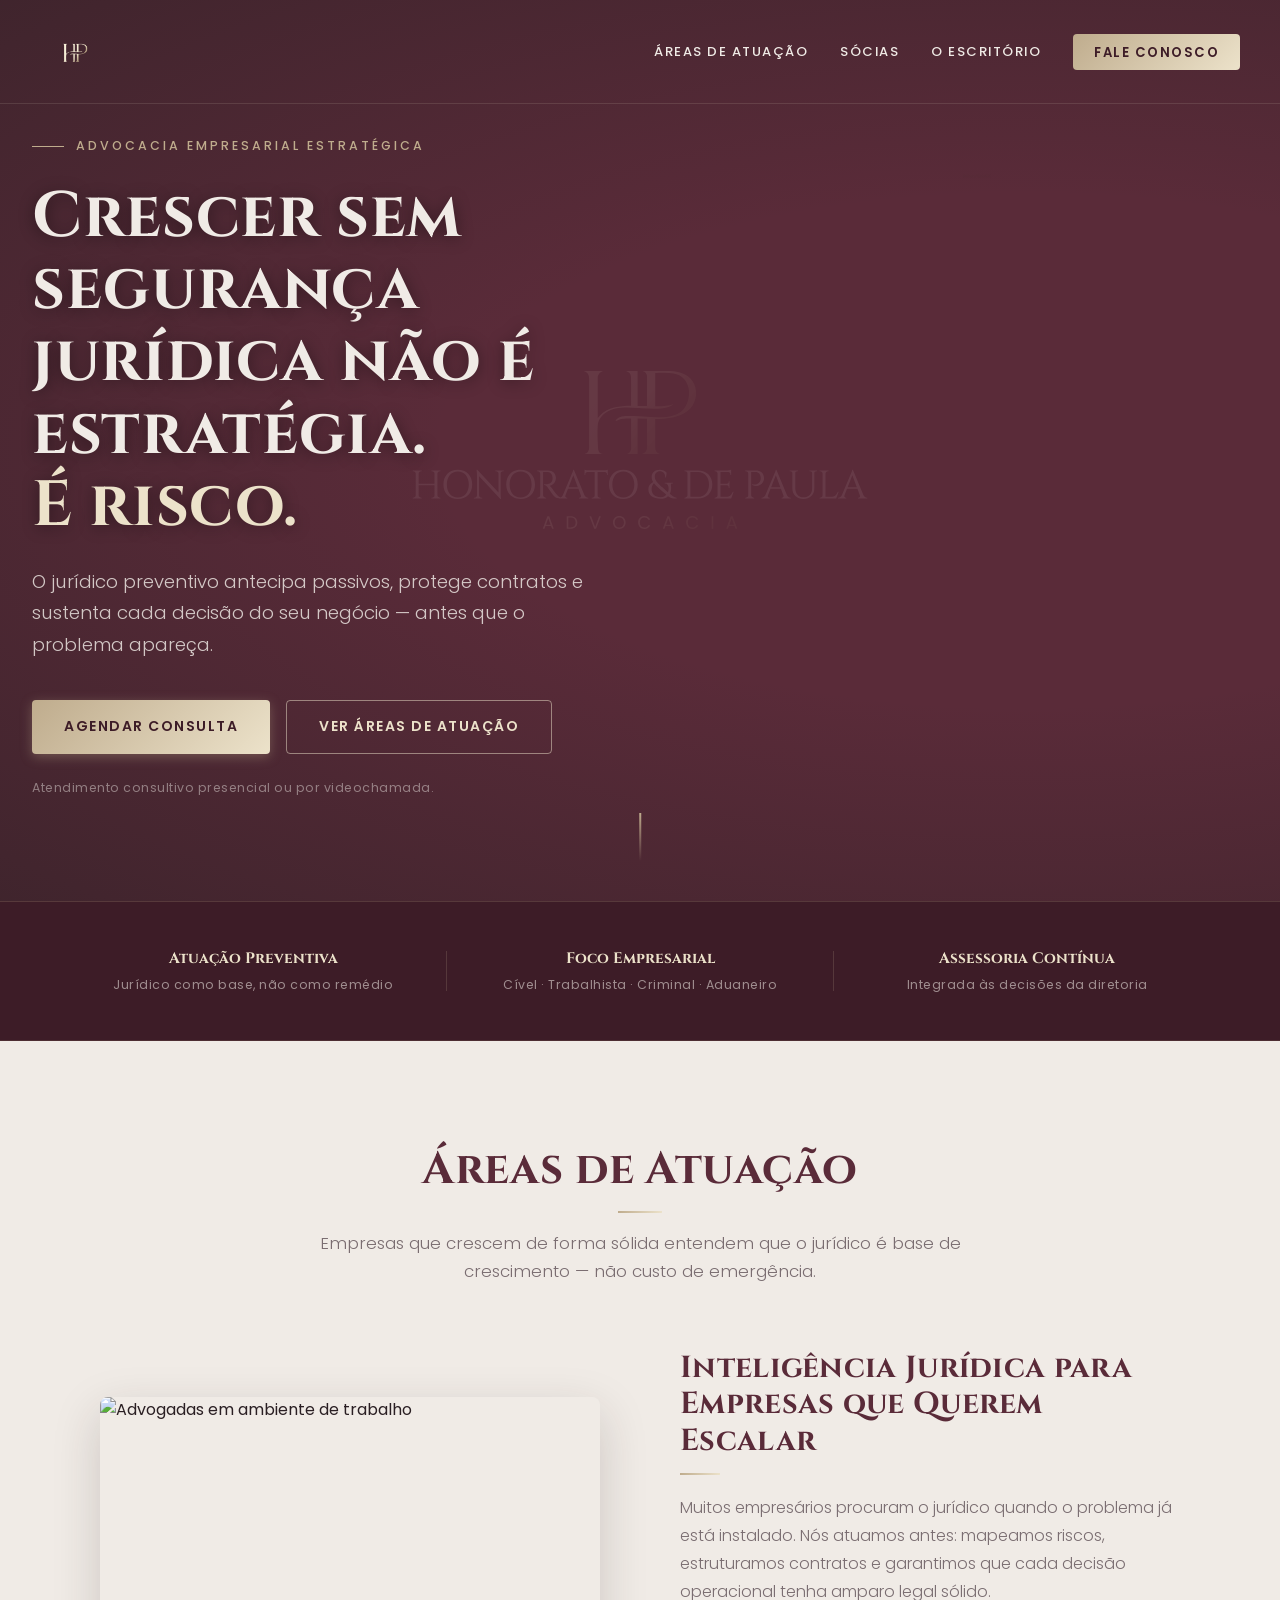
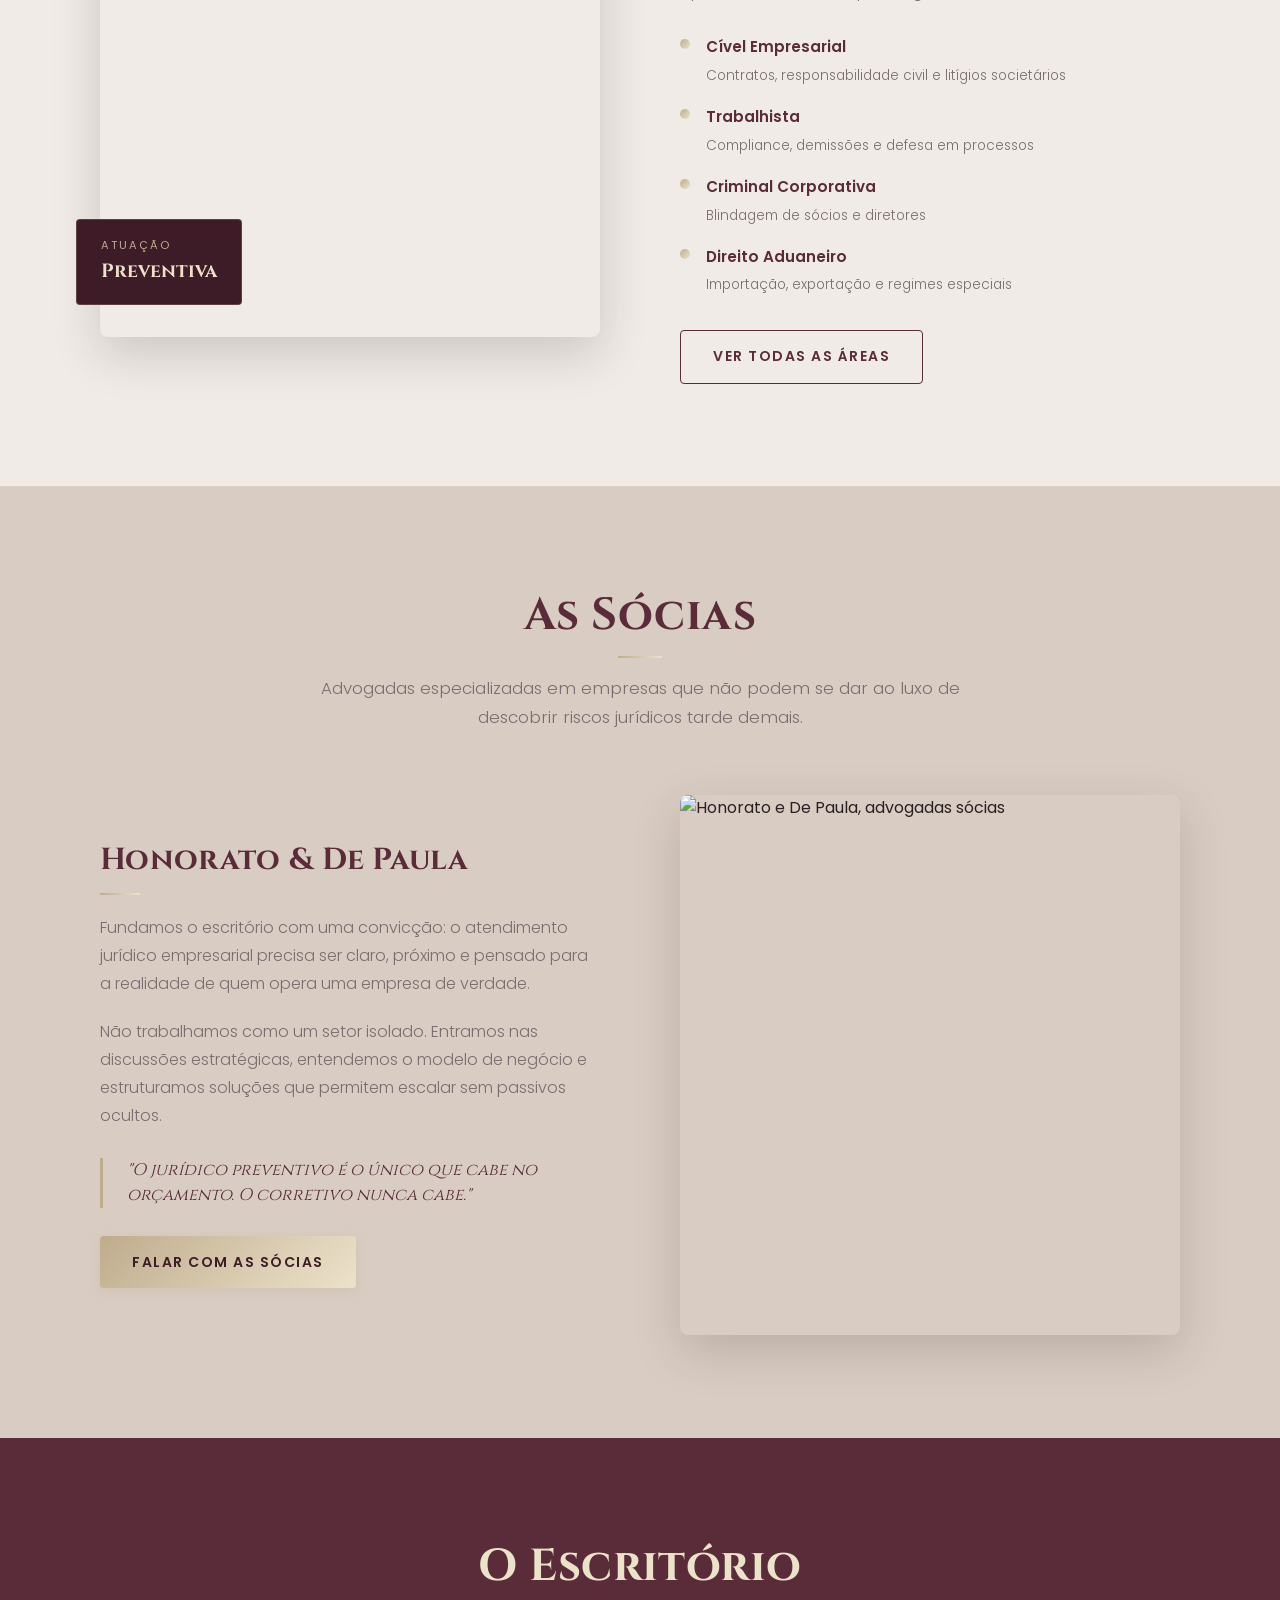
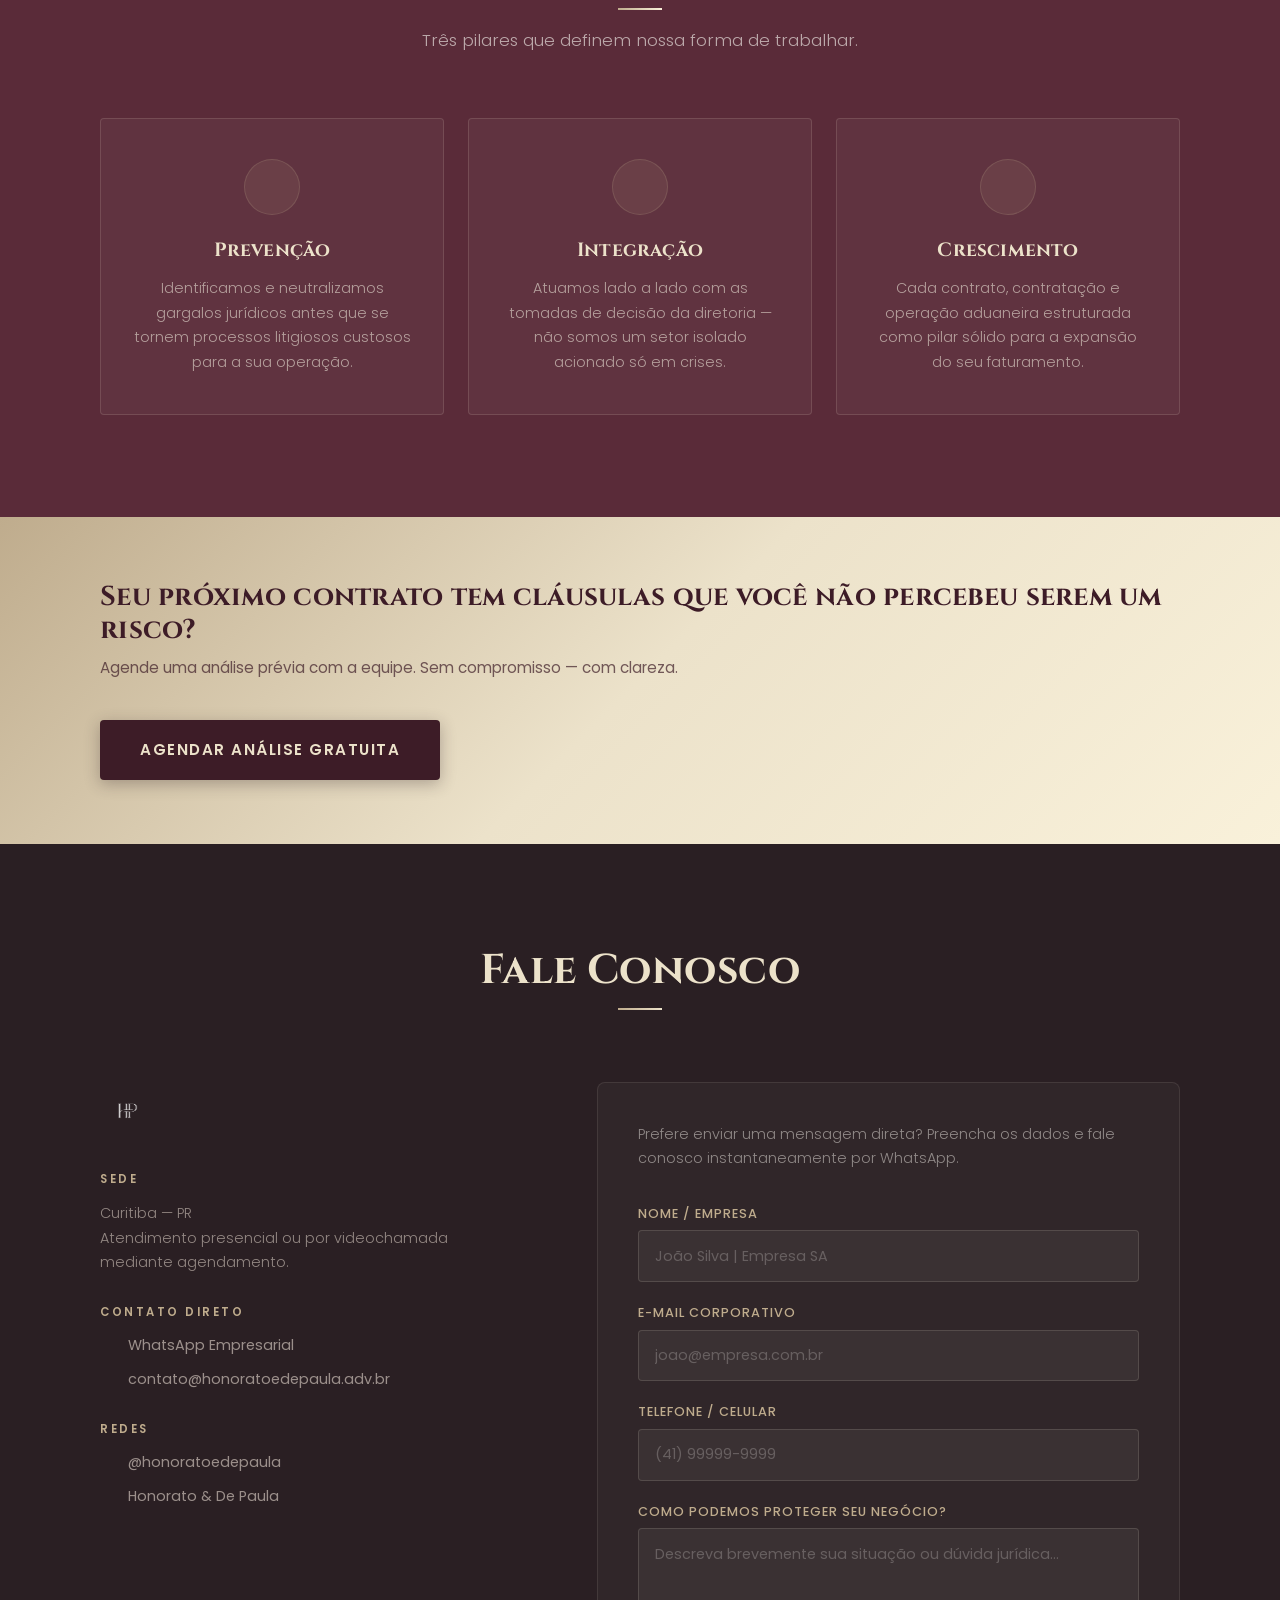
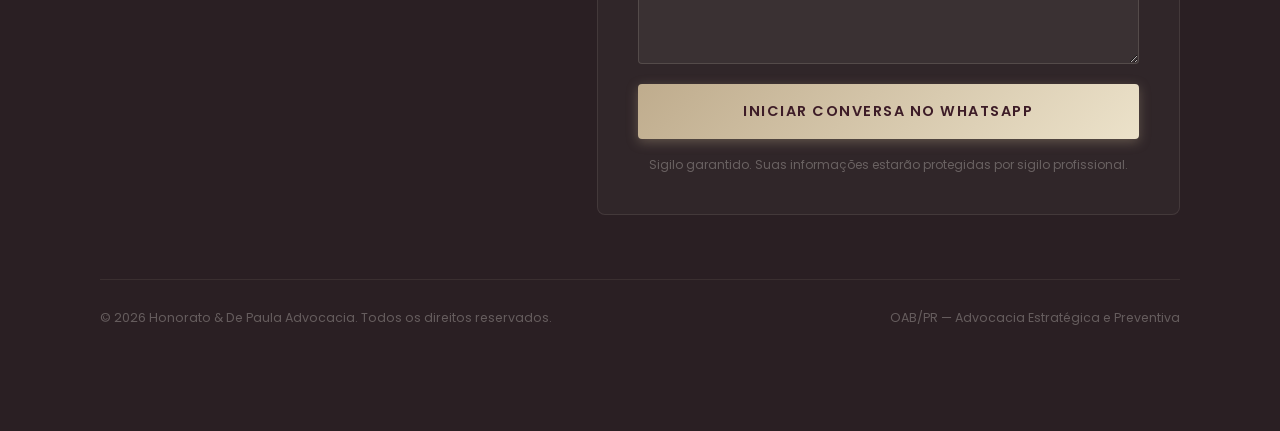
==== commit d6a2c423: "init" ====
--- a/index.html
+++ b/index.html
@@ -258,8 +258,9 @@
 
                 <!-- Formulário -->
                 <div class="footer-form-wrap">
-                    <p class="form-intro">Prefere enviar uma mensagem? Responderemos em até 24 horas úteis.</p>
-                    <form action="https://formspree.io/f/SEU_CODIGO_AQUI" method="POST" class="contact-form" novalidate>
+                    <p class="form-intro">Prefere enviar uma mensagem direta? Preencha os dados e fale conosco instantaneamente por WhatsApp.</p>
+                    
+                    <form id="whatsapp-form" class="contact-form" onsubmit="return false;" novalidate>
                         <div class="field-group">
                             <label for="f-nome">Nome / Empresa</label>
                             <input type="text" id="f-nome" name="nome" placeholder="João Silva | Empresa SA" required>
@@ -269,17 +270,18 @@
                             <input type="email" id="f-email" name="email" placeholder="joao@empresa.com.br" required>
                         </div>
                         <div class="field-group">
-                            <label for="f-telefone">Telefone (opcional)</label>
-                            <input type="tel" id="f-telefone" name="telefone" placeholder="(41) 99999-9999">
+                            <label for="f-telefone">Telefone / Celular</label>
+                            <input type="tel" id="f-telefone" name="telefone" placeholder="(41) 99999-9999" required>
                         </div>
                         <div class="field-group">
                             <label for="f-mensagem">Como podemos proteger seu negócio?</label>
                             <textarea id="f-mensagem" name="mensagem" rows="5" placeholder="Descreva brevemente sua situação ou dúvida jurídica..." required></textarea>
                         </div>
-                        <button type="submit" class="btn-primary btn-submit">
-                            Enviar Mensagem
+                        
+                        <button type="button" id="btn-send-whatsapp" class="btn-primary btn-submit">
+                            Iniciar Conversa no WhatsApp
                         </button>
-                        <p class="form-note">Sigilo garantido. Suas informações nunca serão compartilhadas.</p>
+                        <p class="form-note">Sigilo garantido. Suas informações estarão protegidas por sigilo profissional.</p>
                     </form>
                 </div>
             </div>
@@ -291,6 +293,7 @@
         </div>
     </footer>
 
+    <!-- Script limpo e corrigido -->
     <script>
         // Ano dinâmico
         document.getElementById('year').textContent = new Date().getFullYear();
@@ -342,6 +345,36 @@
         }, { threshold: 0.12 });
 
         document.querySelectorAll('.fade-in').forEach(el => observer.observe(el));
+
+        // ===== CONSOLIDAÇÃO E ENVIO VIA WHATSAPP =====
+        document.getElementById('btn-send-whatsapp').addEventListener('click', () => {
+            // Captura os valores dos inputs
+            const nome = document.getElementById('f-nome').value.trim();
+            const email = document.getElementById('f-email').value.trim();
+            const telefone = document.getElementById('f-telefone').value.trim();
+            const mensagem = document.getElementById('f-mensagem').value.trim();
+
+            // Validação simples
+            if (!nome || !email || !telefone || !mensagem) {
+                alert('Por favor, preencha todos os campos para iniciar o atendimento.');
+                return;
+            }
+
+            // O número das advogadas (ajuste conforme necessário, apenas números com 55 na frente)
+            const numeroWhatsapp = "5541999999999"; 
+
+            // Montagem do texto consolidado (usando %0A para quebras de linha e * para negrito no WhatsApp)
+            const textoMensagem = 
+                `*Novo Contato Corporativo — Website*` + `%0A%0A` +
+                `*Nome/Empresa:* ${nome}` + `%0A` +
+                `*E-mail:* ${email}` + `%0A` +
+                `*Telefone:* ${telefone}` + `%0A%0A` +
+                `*Situação:*` + `%0A` + `${mensagem}`;
+
+            // Abre a URL do WhatsApp API
+            const urlFormatada = `https://api.whatsapp.com/send?phone=${numeroWhatsapp}&text=${textoMensagem}`;
+            window.open(urlFormatada, '_blank');
+        });
     </script>
 </body>
 </html>
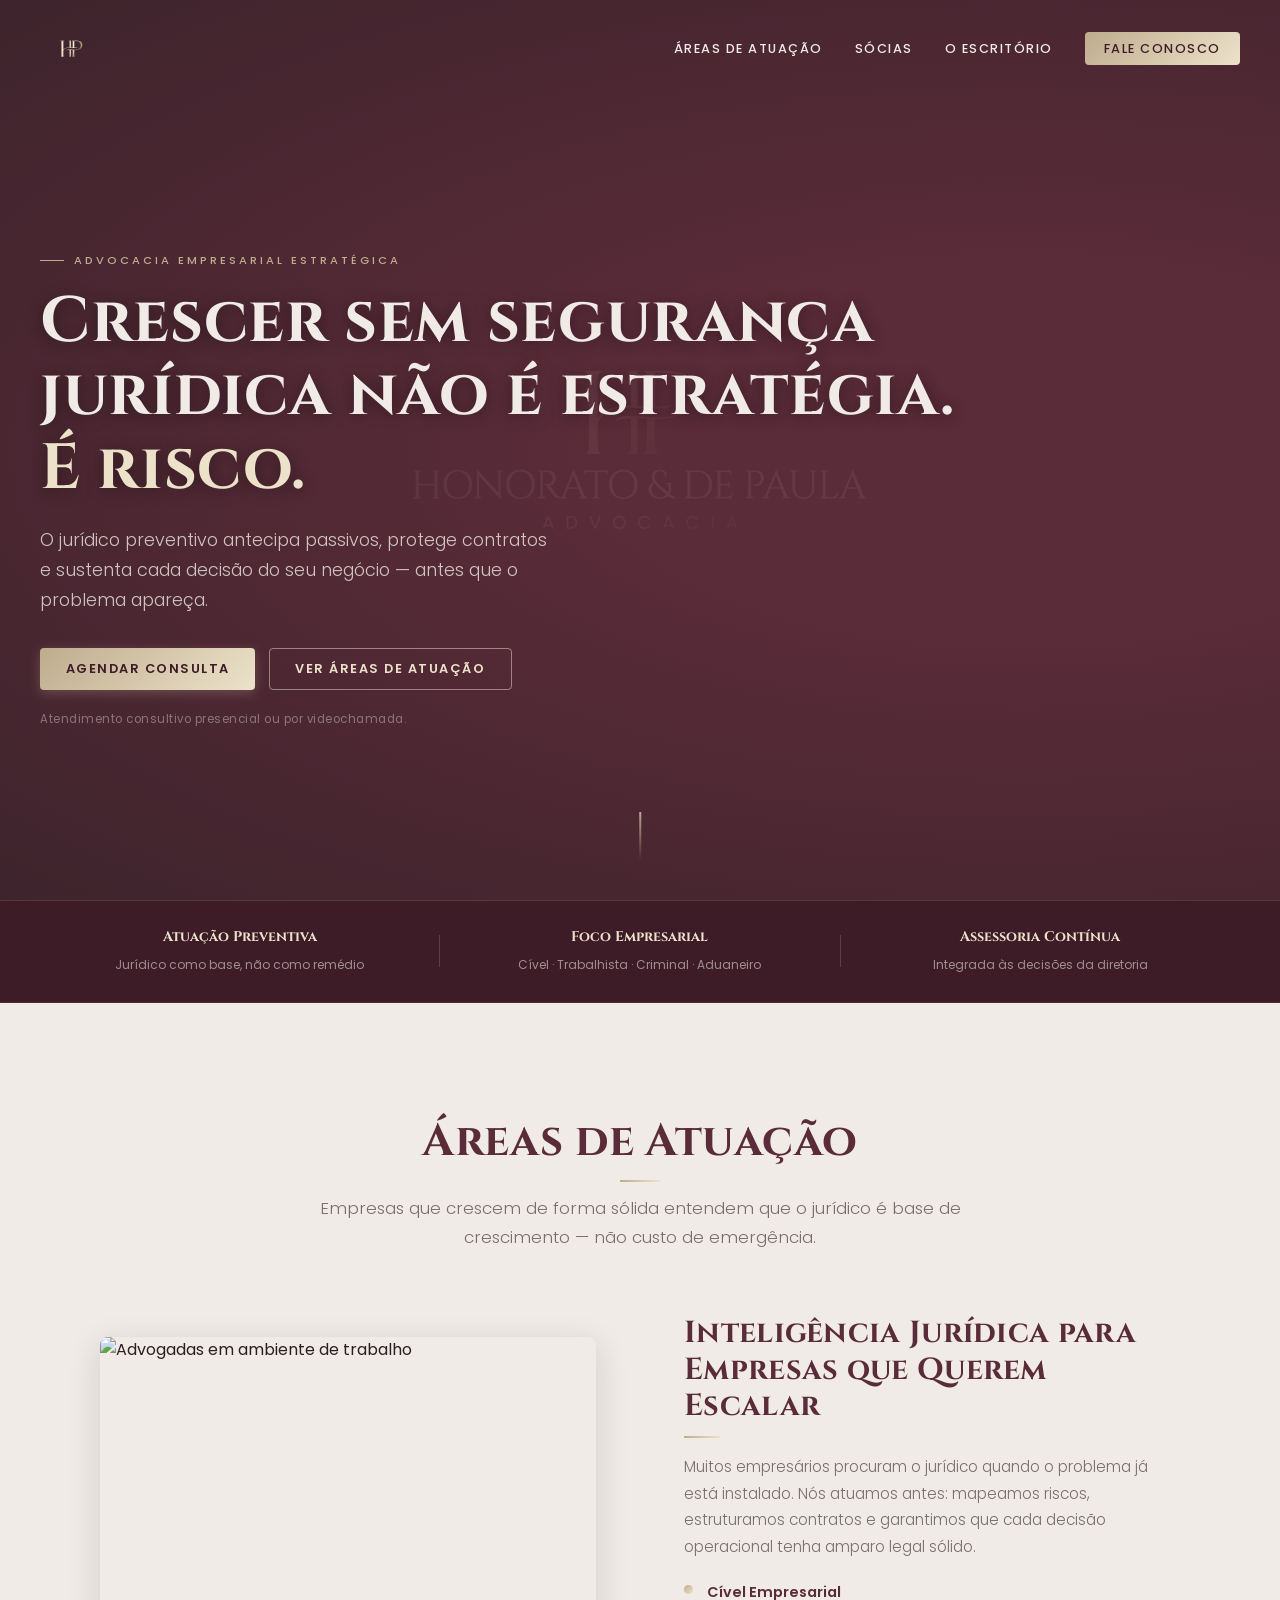
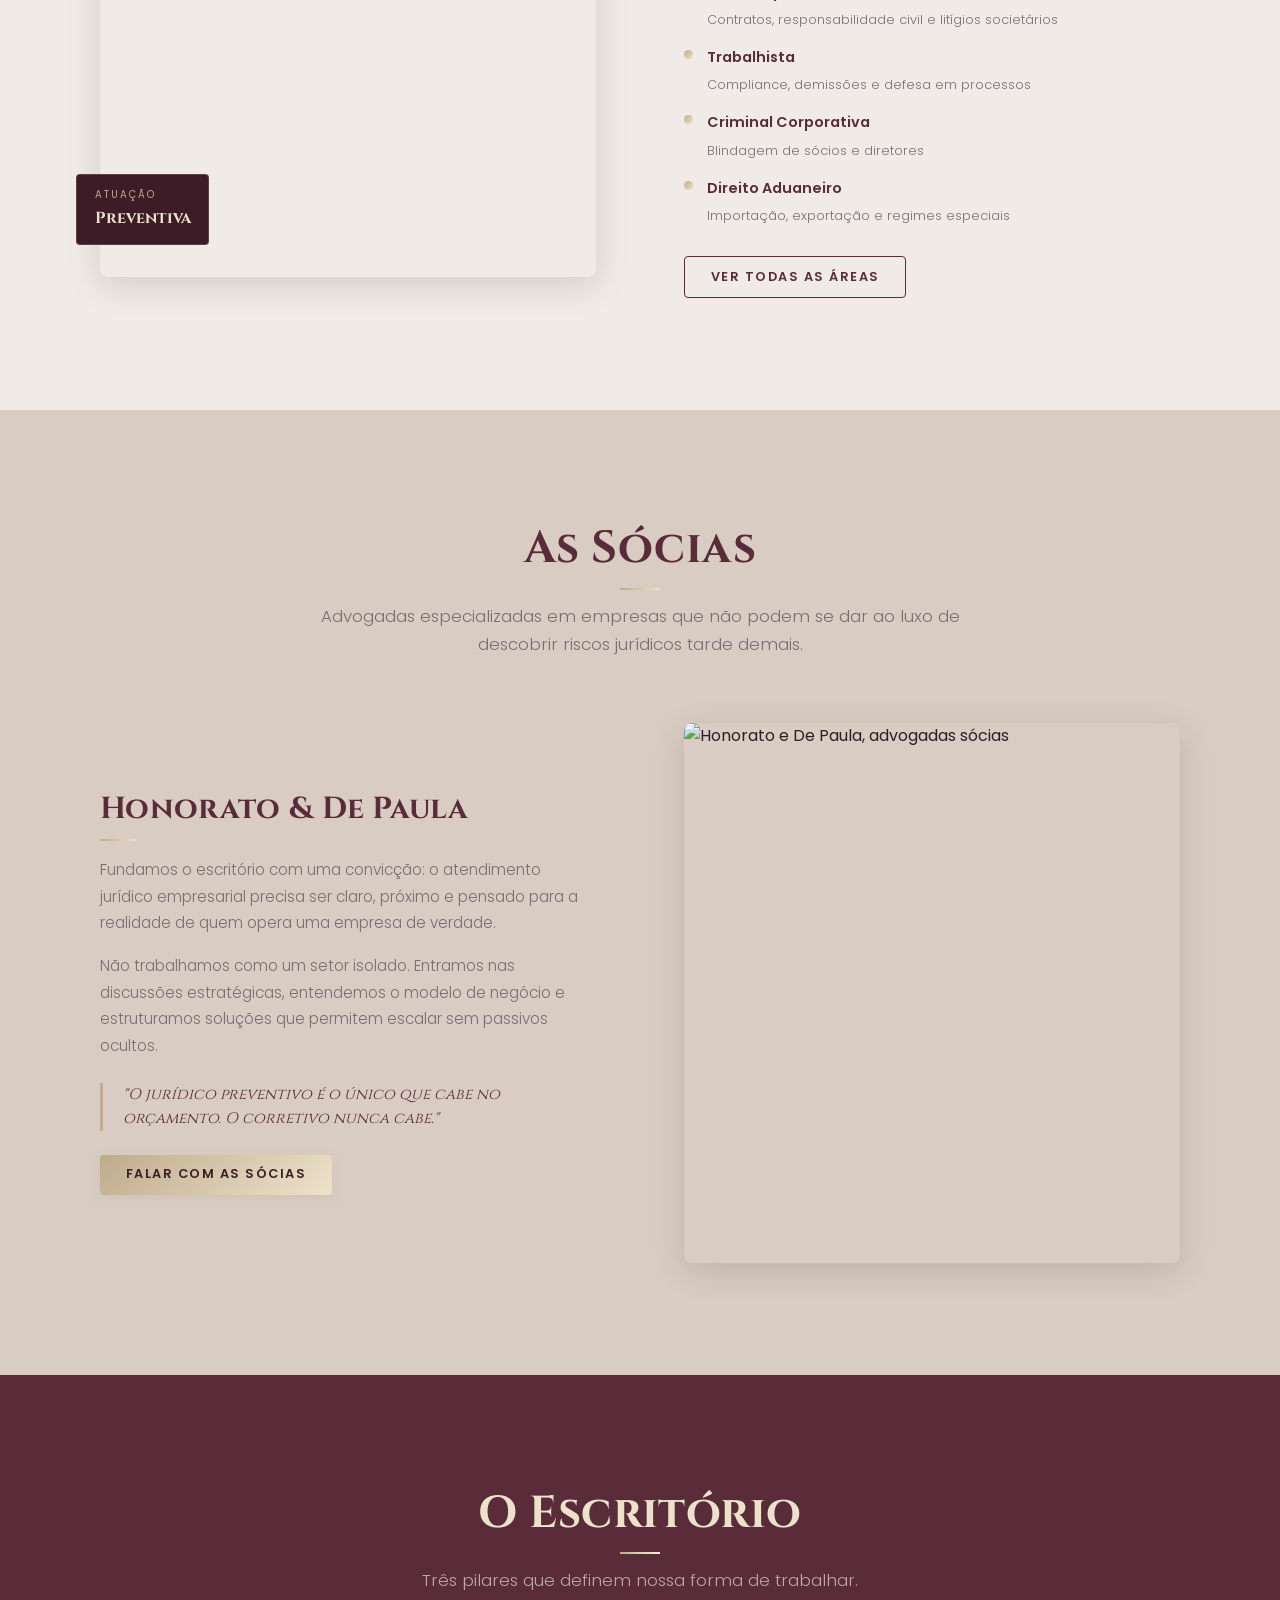
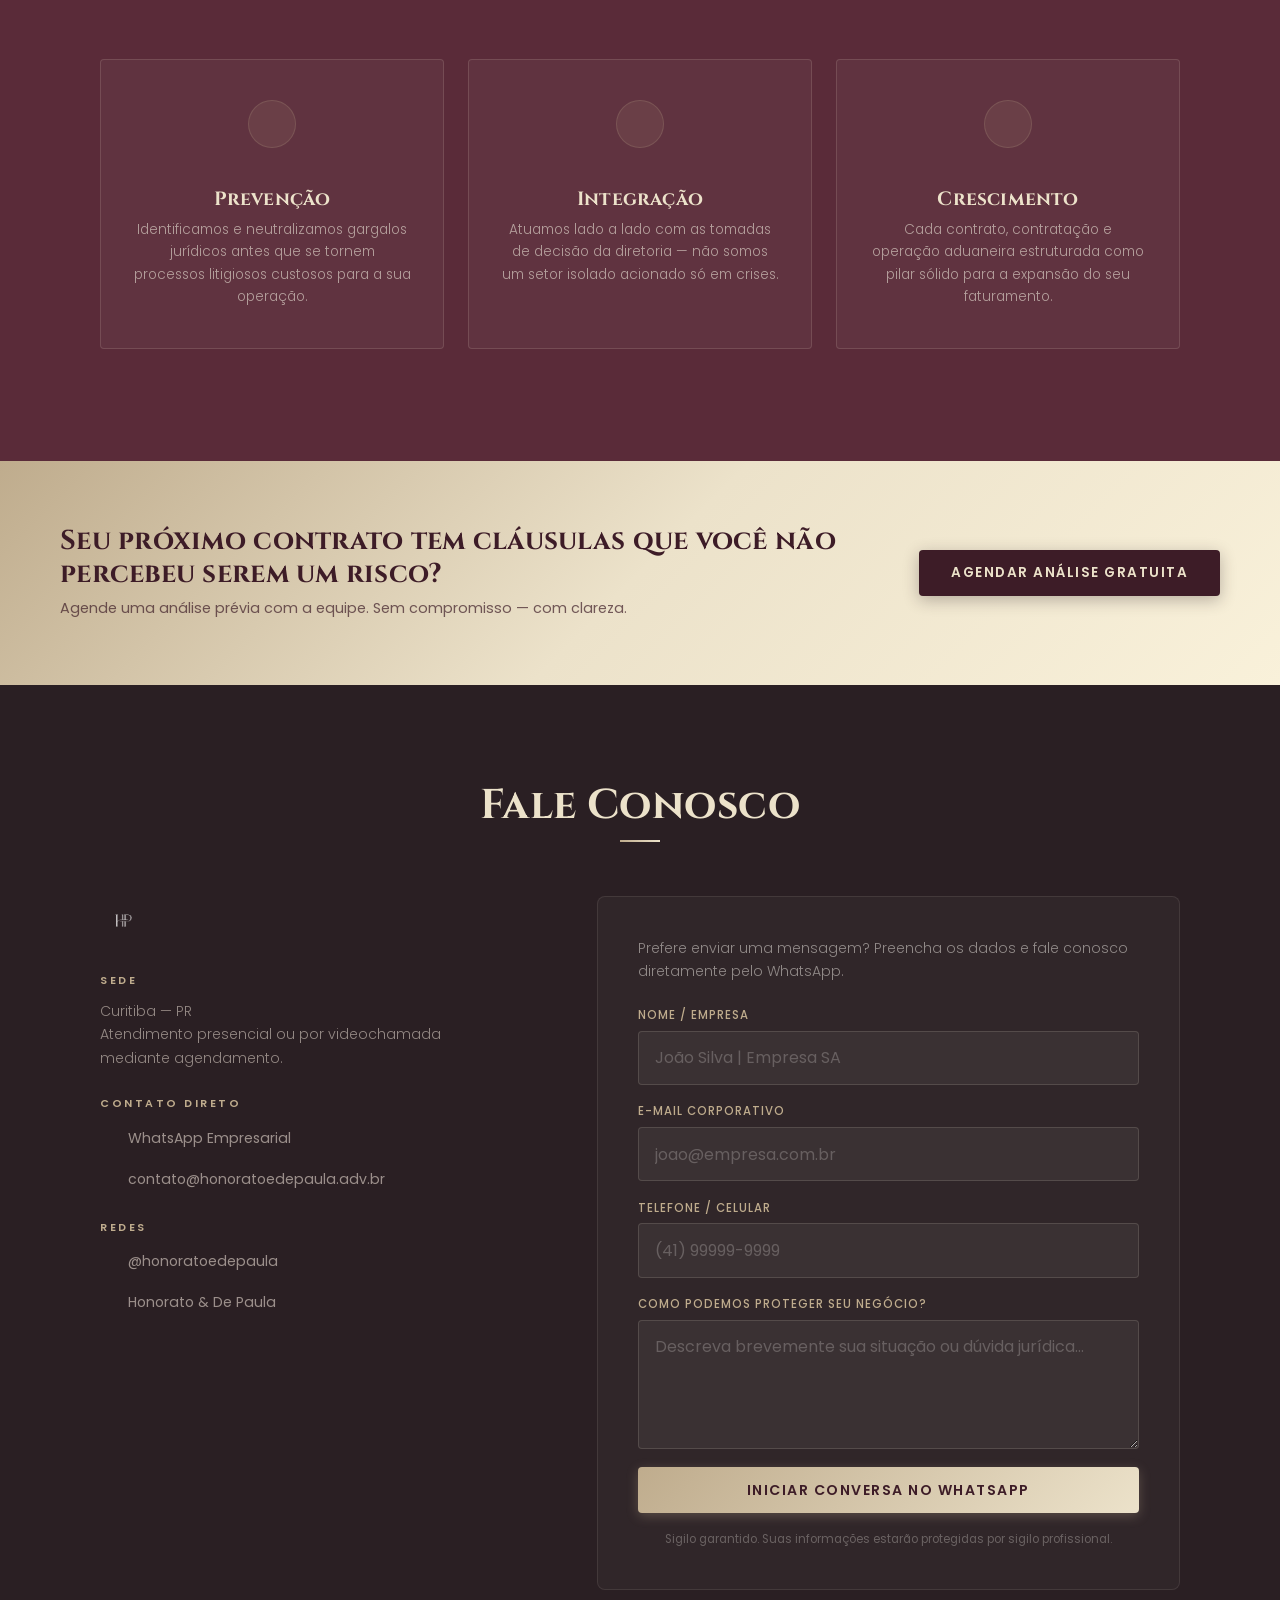
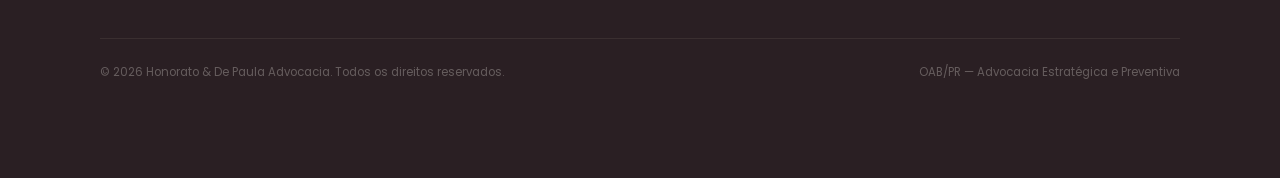
==== commit fd0d8c73: "v2" ====
--- a/index.html
+++ b/index.html
@@ -4,10 +4,7 @@
     <meta charset="UTF-8">
     <meta name="viewport" content="width=device-width, initial-scale=1.0">
     <title>Honorato & De Paula | Advocacia Estratégica</title>
-    
-    <!-- CAMINHO CORRIGIDO E COM ANTI-CACHE -->
-    <link rel="stylesheet" href="assets/css/style.css?v=3">
-    
+    <link rel="stylesheet" href="assets/css/style.css">
     <link rel="shortcut icon" type="image/png" href="assets/img/logo2.png">
     <link rel="preconnect" href="https://fonts.googleapis.com">
     <link rel="preconnect" href="https://fonts.gstatic.com" crossorigin>
@@ -58,9 +55,7 @@
             <p class="hero-disclaimer fade-in">Atendimento consultivo presencial ou por videochamada.</p>
         </div>
 
-        <div class="hero-scroll-hint" aria-hidden="true">
-            <span></span>
-        </div>
+        <div class="hero-scroll-hint" aria-hidden="true"><span></span></div>
     </header>
 
     <!-- ===== FAIXA DE CREDIBILIDADE ===== -->
@@ -101,9 +96,7 @@
                 </div>
                 <div class="split-text">
                     <h3>Inteligência Jurídica para Empresas que Querem Escalar</h3>
-                    <p>
-                        Muitos empresários procuram o jurídico quando o problema já está instalado. Nós atuamos antes: mapeamos riscos, estruturamos contratos e garantimos que cada decisão operacional tenha amparo legal sólido.
-                    </p>
+                    <p>Muitos empresários procuram o jurídico quando o problema já está instalado. Nós atuamos antes: mapeamos riscos, estruturamos contratos e garantimos que cada decisão operacional tenha amparo legal sólido.</p>
 
                     <ul class="area-list" aria-label="Áreas de prática">
                         <li>
@@ -156,16 +149,10 @@
                 </div>
                 <div class="split-text">
                     <h3>Honorato & De Paula</h3>
-                    <p>
-                        Fundamos o escritório com uma convicção: o atendimento jurídico empresarial precisa ser claro, próximo e pensado para a realidade de quem opera uma empresa de verdade.
-                    </p>
-                    <p>
-                        Não trabalhamos como um setor isolado. Entramos nas discussões estratégicas, entendemos o modelo de negócio e estruturamos soluções que permitem escalar sem passivos ocultos.
-                    </p>
+                    <p>Fundamos o escritório com uma convicção: o atendimento jurídico empresarial precisa ser claro, próximo e pensado para a realidade de quem opera uma empresa de verdade.</p>
+                    <p>Não trabalhamos como um setor isolado. Entramos nas discussões estratégicas, entendemos o modelo de negócio e estruturamos soluções que permitem escalar sem passivos ocultos.</p>
                     <div class="quote-block">
-                        <blockquote>
-                            "O jurídico preventivo é o único que cabe no orçamento. O corretivo nunca cabe."
-                        </blockquote>
+                        <blockquote>"O jurídico preventivo é o único que cabe no orçamento. O corretivo nunca cabe."</blockquote>
                     </div>
                     <a href="#contato" class="btn-primary">Falar com as Sócias</a>
                 </div>
@@ -186,22 +173,28 @@
                     <div class="card-inst-icon" aria-hidden="true">
                         <img src="assets/img/missao.svg" alt="">
                     </div>
-                    <h3>Prevenção</h3>
-                    <p>Identificamos e neutralizamos gargalos jurídicos antes que se tornem processos litigiosos custosos para a sua operação.</p>
+                    <div>
+                        <h3>Prevenção</h3>
+                        <p>Identificamos e neutralizamos gargalos jurídicos antes que se tornem processos litigiosos custosos para a sua operação.</p>
+                    </div>
                 </article>
                 <article class="card-inst fade-in">
                     <div class="card-inst-icon" aria-hidden="true">
                         <img src="assets/img/valores.svg" alt="">
                     </div>
-                    <h3>Integração</h3>
-                    <p>Atuamos lado a lado com as tomadas de decisão da diretoria — não somos um setor isolado acionado só em crises.</p>
+                    <div>
+                        <h3>Integração</h3>
+                        <p>Atuamos lado a lado com as tomadas de decisão da diretoria — não somos um setor isolado acionado só em crises.</p>
+                    </div>
                 </article>
                 <article class="card-inst fade-in">
                     <div class="card-inst-icon" aria-hidden="true">
                         <img src="assets/img/diferencial.svg" alt="">
                     </div>
-                    <h3>Crescimento</h3>
-                    <p>Cada contrato, contratação e operação aduaneira estruturada como pilar sólido para a expansão do seu faturamento.</p>
+                    <div>
+                        <h3>Crescimento</h3>
+                        <p>Cada contrato, contratação e operação aduaneira estruturada como pilar sólido para a expansão do seu faturamento.</p>
+                    </div>
                 </article>
             </div>
         </div>
@@ -209,7 +202,7 @@
 
     <!-- ===== CTA INTERMEDIÁRIO ===== -->
     <section class="cta-mid fade-in" aria-label="Chamada para ação">
-        <div class="container cta-mid-inner">
+        <div class="cta-mid-inner">
             <div class="cta-mid-text">
                 <h2>Seu próximo contrato tem cláusulas que você não percebeu serem um risco?</h2>
                 <p>Agende uma análise prévia com a equipe. Sem compromisso — com clareza.</p>
@@ -226,7 +219,6 @@
             <h2 class="fade-in">Fale Conosco</h2>
 
             <div class="footer-grid fade-in">
-                <!-- Info -->
                 <div class="footer-info">
                     <img src="assets/img/logo.png" alt="Honorato & De Paula" class="footer-logo">
 
@@ -234,7 +226,6 @@
                         <h6>Sede</h6>
                         <p>Curitiba — PR<br>Atendimento presencial ou por videochamada<br>mediante agendamento.</p>
                     </div>
-
                     <div class="footer-block">
                         <h6>Contato Direto</h6>
                         <a href="https://wa.me/5541999999999" class="footer-link" target="_blank" rel="noopener">
@@ -244,7 +235,6 @@
                             <img src="assets/img/mail.svg" alt="" aria-hidden="true"> contato@honoratoedepaula.adv.br
                         </a>
                     </div>
-
                     <div class="footer-block">
                         <h6>Redes</h6>
                         <a href="#" class="footer-link">
@@ -256,10 +246,8 @@
                     </div>
                 </div>
 
-                <!-- Formulário -->
                 <div class="footer-form-wrap">
-                    <p class="form-intro">Prefere enviar uma mensagem direta? Preencha os dados e fale conosco instantaneamente por WhatsApp.</p>
-                    
+                    <p class="form-intro">Prefere enviar uma mensagem? Preencha os dados e fale conosco diretamente pelo WhatsApp.</p>
                     <form id="whatsapp-form" class="contact-form" onsubmit="return false;" novalidate>
                         <div class="field-group">
                             <label for="f-nome">Nome / Empresa</label>
@@ -275,9 +263,8 @@
                         </div>
                         <div class="field-group">
                             <label for="f-mensagem">Como podemos proteger seu negócio?</label>
-                            <textarea id="f-mensagem" name="mensagem" rows="5" placeholder="Descreva brevemente sua situação ou dúvida jurídica..." required></textarea>
+                            <textarea id="f-mensagem" name="mensagem" rows="4" placeholder="Descreva brevemente sua situação ou dúvida jurídica..." required></textarea>
                         </div>
-                        
                         <button type="button" id="btn-send-whatsapp" class="btn-primary btn-submit">
                             Iniciar Conversa no WhatsApp
                         </button>
@@ -288,14 +275,12 @@
 
             <div class="footer-bottom">
                 <p>© <span id="year"></span> Honorato & De Paula Advocacia. Todos os direitos reservados.</p>
-                <p class="oab-note">OAB/PR — Advocacia Estratégica e Preventiva</p>
+                <p>OAB/PR — Advocacia Estratégica e Preventiva</p>
             </div>
         </div>
     </footer>
 
-    <!-- Script limpo e corrigido -->
     <script>
-        // Ano dinâmico
         document.getElementById('year').textContent = new Date().getFullYear();
 
         // Sticky nav
@@ -307,14 +292,14 @@
         // Menu mobile
         const menuToggle = document.getElementById('menu-toggle');
         const navLinks = document.getElementById('nav-links');
+
         menuToggle.addEventListener('click', () => {
             const isOpen = navLinks.classList.toggle('open');
             menuToggle.classList.toggle('open', isOpen);
-            menuToggle.setAttribute('aria-expanded', isOpen);
+            menuToggle.setAttribute('aria-expanded', String(isOpen));
             document.body.style.overflow = isOpen ? 'hidden' : '';
         });
 
-        // Fecha menu ao clicar em link
         navLinks.querySelectorAll('a').forEach(link => {
             link.addEventListener('click', () => {
                 navLinks.classList.remove('open');
@@ -324,7 +309,6 @@
             });
         });
 
-        // Fecha menu ao clicar fora
         document.addEventListener('click', (e) => {
             if (!navbar.contains(e.target) && navLinks.classList.contains('open')) {
                 navLinks.classList.remove('open');
@@ -334,7 +318,7 @@
             }
         });
 
-        // Animações de entrada por scroll
+        // Scroll reveal
         const observer = new IntersectionObserver((entries) => {
             entries.forEach(entry => {
                 if (entry.isIntersecting) {
@@ -342,38 +326,31 @@
                     observer.unobserve(entry.target);
                 }
             });
-        }, { threshold: 0.12 });
+        }, { threshold: 0.1 });
 
         document.querySelectorAll('.fade-in').forEach(el => observer.observe(el));
 
-        // ===== CONSOLIDAÇÃO E ENVIO VIA WHATSAPP =====
+        // WhatsApp form
         document.getElementById('btn-send-whatsapp').addEventListener('click', () => {
-            // Captura os valores dos inputs
-            const nome = document.getElementById('f-nome').value.trim();
-            const email = document.getElementById('f-email').value.trim();
+            const nome     = document.getElementById('f-nome').value.trim();
+            const email    = document.getElementById('f-email').value.trim();
             const telefone = document.getElementById('f-telefone').value.trim();
             const mensagem = document.getElementById('f-mensagem').value.trim();
 
-            // Validação simples
             if (!nome || !email || !telefone || !mensagem) {
                 alert('Por favor, preencha todos os campos para iniciar o atendimento.');
                 return;
             }
 
-            // O número das advogadas (ajuste conforme necessário, apenas números com 55 na frente)
-            const numeroWhatsapp = "5541999999999"; 
-
-            // Montagem do texto consolidado (usando %0A para quebras de linha e * para negrito no WhatsApp)
-            const textoMensagem = 
-                `*Novo Contato Corporativo — Website*` + `%0A%0A` +
-                `*Nome/Empresa:* ${nome}` + `%0A` +
-                `*E-mail:* ${email}` + `%0A` +
-                `*Telefone:* ${telefone}` + `%0A%0A` +
-                `*Situação:*` + `%0A` + `${mensagem}`;
-
-            // Abre a URL do WhatsApp API
-            const urlFormatada = `https://api.whatsapp.com/send?phone=${numeroWhatsapp}&text=${textoMensagem}`;
-            window.open(urlFormatada, '_blank');
+            const numero = "5541999999999";
+            const texto  =
+                `*Novo Contato — Website*%0A%0A` +
+                `*Nome/Empresa:* ${nome}%0A` +
+                `*E-mail:* ${email}%0A` +
+                `*Telefone:* ${telefone}%0A%0A` +
+                `*Situação:*%0A${mensagem}`;
+
+            window.open(`https://api.whatsapp.com/send?phone=${numero}&text=${texto}`, '_blank');
         });
     </script>
 </body>
--- a/assets/css/style.css
+++ b/assets/css/style.css
@@ -1,81 +1,76 @@
 /* ==========================================================================
-   HONORATO & DE PAULA — CSS REFINADO
-   Mobile-first · Alta conversão · Paleta original preservada
-   ========================================================================== */
-
-/* ==========================================================================
-   DESIGN TOKENS
+   HONORATO & DE PAULA — CSS v4
+   Estratégia: mobile-first real (base = 375px, expande para cima)
+   Paleta original preservada
+   ========================================================================== */
+
+/* ==========================================================================
+   TOKENS
    ========================================================================== */
 :root {
-    /* Paleta Original — intocada */
-    --wine:          #5a2b39;
-    --wine-light:    #7a3b4d;
-    --wine-dark:     #3d1c27;
-
-    --gold-dark:     #bfac8d;
-    --gold-mid:      #ece2ca;
-    --gold-light:    #f9f1da;
-
-    --surface-warm:  #f0ebe6;
-    --surface-bege:  #d9cdc3;
-
-    --text-dark:     #2a1f23;
-    --text-light:    #f0ebe6;
-    --text-muted:    #7a6d71;
-
-    /* Tipografia */
-    --font-heading:  "Cinzel", serif;
-    --font-body:     "Poppins", sans-serif;
-
-    /* Tokens de layout */
-    --radius:        4px;
-    --radius-md:     8px;
-    --transition:    0.3s ease;
-    --max-width:     1160px;
-
-    /* Espaçamentos de seção */
-    --space-section: clamp(4rem, 8vw, 7rem) clamp(1.25rem, 5vw, 2rem);
-}
-
-/* ==========================================================================
-   RESET & BASE
-   ========================================================================== */
-*, *::before, *::after {
-    margin: 0;
-    padding: 0;
-    box-sizing: border-box;
-}
-
-html { scroll-behavior: smooth; }
+    --wine:         #5a2b39;
+    --wine-light:   #7a3b4d;
+    --wine-dark:    #3d1c27;
+
+    --gold-dark:    #bfac8d;
+    --gold-mid:     #ece2ca;
+    --gold-light:   #f9f1da;
+
+    --surface-warm: #f0ebe6;
+    --surface-bege: #d9cdc3;
+
+    --text-dark:    #2a1f23;
+    --text-light:   #f0ebe6;
+    --text-muted:   #7a6d71;
+
+    --font-heading: "Cinzel", serif;
+    --font-body:    "Poppins", sans-serif;
+
+    --radius:       4px;
+    --radius-md:    8px;
+    --t:            0.3s ease;
+    --max-w:        1160px;
+}
+
+/* ==========================================================================
+   RESET
+   ========================================================================== */
+*, *::before, *::after { margin: 0; padding: 0; box-sizing: border-box; }
+
+html {
+    scroll-behavior: smooth;
+    /* trava scroll horizontal globalmente */
+    overflow-x: hidden;
+}
 
 body {
     font-family: var(--font-body);
-    background-color: var(--surface-warm);
+    background: var(--surface-warm);
     color: var(--text-dark);
-    overflow-x: hidden;
     line-height: 1.65;
     -webkit-font-smoothing: antialiased;
-}
-
-h1, h2, h3, h4 {
-    font-family: var(--font-heading);
-    line-height: 1.2;
-    letter-spacing: 0.01em;
-}
-
+    /* garante que nada vaza para fora */
+    overflow-x: hidden;
+    width: 100%;
+}
+
+h1, h2, h3, h4 { font-family: var(--font-heading); line-height: 1.2; letter-spacing: 0.01em; }
 a { text-decoration: none; color: inherit; }
-img { max-width: 100%; display: block; }
+img { max-width: 100%; display: block; height: auto; }
 button { cursor: pointer; font-family: var(--font-body); }
 
 /* ==========================================================================
-   CONTAINERS
+   CONTAINER
    ========================================================================== */
 .container {
     width: 100%;
-    max-width: var(--max-width);
+    max-width: var(--max-w);
     margin: 0 auto;
-    padding: 0 clamp(1.25rem, 5vw, 2.5rem);
-}
+    padding: 0 1.25rem;
+}
+
+@media (min-width: 600px)  { .container { padding: 0 1.75rem; } }
+@media (min-width: 1024px) { .container { padding: 0 2.5rem; } }
 
 /* ==========================================================================
    BOTÕES
@@ -88,123 +83,110 @@
     justify-content: center;
     font-family: var(--font-body);
     font-weight: 600;
-    font-size: 0.875rem;
+    font-size: 0.8rem;
     text-transform: uppercase;
     letter-spacing: 1.5px;
-    padding: 0.9rem 2rem;
+    padding: 0.85rem 1.6rem;
     border-radius: var(--radius);
     border: none;
-    transition: var(--transition);
+    transition: var(--t);
     white-space: nowrap;
+    line-height: 1;
 }
 
 .btn-primary {
     background: linear-gradient(135deg, var(--gold-dark), var(--gold-mid));
     color: var(--wine-dark);
-    box-shadow: 0 3px 12px rgba(191, 172, 141, 0.35);
-}
-.btn-primary:hover {
-    background: linear-gradient(135deg, var(--gold-mid), var(--gold-light));
-    transform: translateY(-2px);
-    box-shadow: 0 6px 20px rgba(191, 172, 141, 0.5);
-}
-.btn-primary:active { transform: translateY(0); }
-
-.btn-primary--large {
-    padding: 1.1rem 2.5rem;
-    font-size: 0.95rem;
-}
+    box-shadow: 0 3px 12px rgba(191,172,141,.3);
+}
+.btn-primary:hover { background: linear-gradient(135deg, var(--gold-mid), var(--gold-light)); transform: translateY(-2px); }
+.btn-primary:active { transform: none; }
+
+.btn-primary--large { padding: 1rem 2rem; font-size: 0.85rem; }
 
 .btn-secondary {
     background: transparent;
     border: 1.5px solid var(--wine);
     color: var(--wine);
 }
-.btn-secondary:hover {
-    background: var(--wine);
-    color: var(--text-light);
-}
+.btn-secondary:hover { background: var(--wine); color: var(--text-light); }
 
 .btn-ghost {
     background: transparent;
-    border: 1.5px solid rgba(236, 226, 202, 0.5);
+    border: 1.5px solid rgba(236,226,202,.5);
     color: var(--gold-mid);
 }
-.btn-ghost:hover {
-    background: rgba(236, 226, 202, 0.1);
-    border-color: var(--gold-mid);
-}
-
-/* ==========================================================================
-   NAVEGAÇÃO
+.btn-ghost:hover { background: rgba(236,226,202,.1); border-color: var(--gold-mid); }
+
+/* ==========================================================================
+   NAVEGAÇÃO — base mobile
    ========================================================================== */
 .nav-bar {
     position: fixed;
     top: 0; left: 0; right: 0;
-    height: 6.5rem;
+    height: 4.5rem;
     display: flex;
     justify-content: space-between;
     align-items: center;
-    padding: 0 clamp(1.25rem, 5vw, 2.5rem);
-    background: transparent;
-    border-bottom: 1px solid rgba(236, 226, 202, 0.12);
+    padding: 0 1.25rem;
     z-index: 1000;
-    transition: height 0.4s ease, background 0.4s ease;
+    transition: height .4s ease, background .4s ease;
+    /* fundo vinho desde o início no mobile pois hero fica atrás */
+    background: var(--wine);
 }
 
 .nav-bar.sticky {
-    height: 5rem;
-    background: rgba(61, 28, 39, 0.97);
+    background: rgba(61,28,39,.97);
     backdrop-filter: blur(12px);
     -webkit-backdrop-filter: blur(12px);
-    box-shadow: 0 4px 24px rgba(42, 31, 35, 0.35);
-}
-
-.logo-img {
-    height: 4.5rem;
-    transition: height 0.4s ease;
-}
-.nav-bar.sticky .logo-img { height: 3rem; }
-
+    box-shadow: 0 4px 24px rgba(42,31,35,.35);
+}
+
+.logo-img { height: 2.8rem; transition: height .4s ease; display: block; }
+
+/* Links — escondidos no mobile, visíveis no desktop */
 .nav-links {
-    display: flex;
+    /* Overlay full-screen no mobile */
+    position: fixed;
+    inset: 0;
+    background: rgba(42,15,25,.98);
+    backdrop-filter: blur(16px);
+    -webkit-backdrop-filter: blur(16px);
+    display: flex;
+    flex-direction: column;
+    align-items: center;
+    justify-content: center;
+    gap: 2rem;
     list-style: none;
-    gap: 2rem;
-    align-items: center;
-}
+    opacity: 0;
+    pointer-events: none;
+    transition: opacity .35s ease;
+    z-index: 999;
+}
+
+.nav-links.open { opacity: 1; pointer-events: all; }
 
 .nav-links li a {
-    font-size: 0.82rem;
+    font-size: 1.25rem;
     font-weight: 500;
     text-transform: uppercase;
-    letter-spacing: 1.5px;
+    letter-spacing: 2px;
     color: var(--text-light);
-    transition: color var(--transition);
-    padding-bottom: 2px;
-    border-bottom: 1px solid transparent;
-}
-
-.nav-links li a:hover {
-    color: var(--gold-mid);
-    border-bottom-color: var(--gold-dark);
-}
+    transition: color var(--t);
+}
+.nav-links li a:hover { color: var(--gold-mid); }
 
 .nav-links li a.nav-cta {
     background: linear-gradient(135deg, var(--gold-dark), var(--gold-mid));
     color: var(--wine-dark);
-    padding: 0.55rem 1.3rem;
+    padding: 0.7rem 1.75rem;
     border-radius: var(--radius);
-    border-bottom: none;
-    font-weight: 600;
-}
-.nav-links li a.nav-cta:hover {
-    background: linear-gradient(135deg, var(--gold-mid), var(--gold-light));
-    transform: translateY(-1px);
+    font-size: 0.9rem;
 }
 
 /* Hambúrguer */
 .menu-toggle {
-    display: none;
+    display: flex;
     flex-direction: column;
     justify-content: center;
     gap: 5px;
@@ -214,305 +196,347 @@
     border: none;
     padding: 4px;
     z-index: 1100;
-}
-
+    flex-shrink: 0;
+}
 .menu-toggle span {
     display: block;
     width: 100%;
     height: 2px;
     background: var(--gold-mid);
     border-radius: 2px;
-    transition: transform 0.35s ease, opacity 0.35s ease, width 0.35s ease;
+    transition: transform .35s ease, opacity .35s ease;
     transform-origin: center;
 }
-
 .menu-toggle.open span:nth-child(1) { transform: translateY(7px) rotate(45deg); }
 .menu-toggle.open span:nth-child(2) { opacity: 0; transform: scaleX(0); }
 .menu-toggle.open span:nth-child(3) { transform: translateY(-7px) rotate(-45deg); }
 
-/* ==========================================================================
-   HERO
+/* Desktop nav */
+@media (min-width: 769px) {
+    .nav-bar { height: 6rem; background: transparent; padding: 0 2.5rem; }
+    .nav-bar.sticky { height: 5rem; }
+
+    .logo-img { height: 4rem; }
+    .nav-bar.sticky .logo-img { height: 3rem; }
+
+    .menu-toggle { display: none; }
+
+    .nav-links {
+        position: static;
+        background: none;
+        backdrop-filter: none;
+        flex-direction: row;
+        gap: 2rem;
+        opacity: 1;
+        pointer-events: all;
+        z-index: auto;
+    }
+    .nav-links li a { font-size: 0.8rem; letter-spacing: 1.5px; }
+    .nav-links li a.nav-cta { font-size: 0.8rem; padding: 0.5rem 1.2rem; }
+}
+
+/* ==========================================================================
+   HERO — base mobile
    ========================================================================== */
 .hero {
     position: relative;
     min-height: 100svh;
+    min-height: 100vh; /* fallback */
     background-color: var(--wine);
     display: flex;
-    align-items: center;
+    align-items: flex-end;
     overflow: hidden;
-    padding: var(--space-section);
-    padding-top: calc(6.5rem + 2rem);
+    /* padding-top compensa nav fixo */
+    padding: 7rem 1.25rem 4rem;
 }
 
 .hero-bg-mark {
     position: absolute;
     inset: 0;
-    /* CAMINHO DA IMAGEM DE FUNDO CORRIGIDO AQUI */
-    background: url("../img/banner.svg") center / 55% no-repeat;
-    opacity: 0.07;
+    background: url("../img/banner.svg") center / 90% no-repeat;
+    opacity: 0.06;
     pointer-events: none;
 }
 
-/* Vinheta sutil nas bordas para profundidade */
 .hero::after {
     content: '';
     position: absolute;
     inset: 0;
-    background: radial-gradient(ellipse at 80% 50%, transparent 40%, rgba(42, 31, 35, 0.55) 100%);
+    background: radial-gradient(ellipse at 80% 50%, transparent 30%, rgba(42,31,35,.6) 100%);
     pointer-events: none;
 }
 
 .hero-content {
     position: relative;
     z-index: 2;
-    max-width: 740px;
+    width: 100%;
 }
 
 .hero-eyebrow {
-    font-size: 0.78rem;
+    font-size: 0.7rem;
     font-weight: 500;
     text-transform: uppercase;
     letter-spacing: 3px;
     color: var(--gold-dark);
-    margin-bottom: 1.5rem;
+    margin-bottom: 1rem;
     display: flex;
     align-items: center;
-    gap: 0.75rem;
+    gap: 0.6rem;
 }
 .hero-eyebrow::before {
     content: '';
     display: inline-block;
-    width: 32px;
+    width: 24px;
     height: 1px;
     background: var(--gold-dark);
+    flex-shrink: 0;
 }
 
 .hero h1 {
-    font-size: clamp(2.2rem, 5.5vw, 4rem);
+    font-size: clamp(1.85rem, 7vw, 4rem);
     font-weight: 700;
     color: var(--text-light);
-    line-height: 1.13;
-    margin-bottom: 1.5rem;
-    text-shadow: 0 2px 16px rgba(0,0,0,0.4);
-}
-
-.hero h1 em {
-    font-style: normal;
-    color: var(--gold-mid);
-}
+    line-height: 1.15;
+    margin-bottom: 1.25rem;
+    text-shadow: 0 2px 16px rgba(0,0,0,.4);
+}
+.hero h1 em { font-style: normal; color: var(--gold-mid); }
 
 .hero-sub {
-    font-size: clamp(1rem, 2.2vw, 1.15rem);
-    color: rgba(240, 235, 230, 0.82);
-    max-width: 560px;
-    margin-bottom: 2.5rem;
+    font-size: clamp(0.9rem, 3.5vw, 1.1rem);
+    color: rgba(240,235,230,.8);
+    margin-bottom: 2rem;
     font-weight: 300;
     line-height: 1.7;
+    max-width: 520px;
 }
 
 .hero-actions {
     display: flex;
-    flex-wrap: wrap;
-    gap: 1rem;
-    margin-bottom: 1.5rem;
+    flex-direction: column;
+    gap: 0.85rem;
+    margin-bottom: 1.25rem;
+    /* botões ocupam largura total no mobile */
+}
+.hero-actions .btn-primary,
+.hero-actions .btn-ghost {
+    width: 100%;
+    text-align: center;
 }
 
 .hero-disclaimer {
-    font-size: 0.78rem;
-    color: rgba(240, 235, 230, 0.45);
-    letter-spacing: 0.5px;
-}
-
-/* Scroll hint */
-.hero-scroll-hint {
-    position: absolute;
-    bottom: 2.5rem;
-    left: 50%;
-    transform: translateX(-50%);
-    z-index: 2;
-}
-.hero-scroll-hint span {
-    display: block;
-    width: 1.5px;
-    height: 48px;
-    background: linear-gradient(to bottom, var(--gold-dark), transparent);
-    animation: scrollPulse 2.2s ease-in-out infinite;
-}
-@keyframes scrollPulse {
-    0%, 100% { opacity: 0.6; transform: scaleY(1); }
-    50% { opacity: 1; transform: scaleY(1.1); }
-}
-
-/* ==========================================================================
-   FAIXA DE CREDIBILIDADE
+    font-size: 0.72rem;
+    color: rgba(240,235,230,.4);
+    letter-spacing: .5px;
+}
+
+/* Scroll hint — só desktop */
+.hero-scroll-hint { display: none; }
+
+@media (min-width: 600px) {
+    .hero {
+        align-items: center;
+        padding: 9rem 1.75rem 5rem;
+    }
+    .hero-actions {
+        flex-direction: row;
+        flex-wrap: wrap;
+    }
+    .hero-actions .btn-primary,
+    .hero-actions .btn-ghost { width: auto; }
+}
+
+@media (min-width: 769px) {
+    .hero { padding: 10rem 2.5rem 5rem; align-items: center; }
+    .hero-bg-mark { background-size: 55%; }
+
+    .hero-scroll-hint {
+        display: block;
+        position: absolute;
+        bottom: 2.5rem;
+        left: 50%;
+        transform: translateX(-50%);
+        z-index: 2;
+    }
+    .hero-scroll-hint span {
+        display: block;
+        width: 1.5px;
+        height: 48px;
+        background: linear-gradient(to bottom, var(--gold-dark), transparent);
+        animation: scrollPulse 2.2s ease-in-out infinite;
+    }
+    @keyframes scrollPulse {
+        0%, 100% { opacity: .6; }
+        50% { opacity: 1; }
+    }
+}
+
+/* ==========================================================================
+   CREDIBILITY BAR — base mobile
    ========================================================================== */
 .credibility-bar {
     background: var(--wine-dark);
-    padding: 2rem clamp(1.25rem, 5vw, 2.5rem);
-    border-top: 1px solid rgba(191, 172, 141, 0.2);
-    border-bottom: 1px solid rgba(191, 172, 141, 0.12);
+    padding: 1.5rem 1.25rem;
+    border-top: 1px solid rgba(191,172,141,.2);
+    border-bottom: 1px solid rgba(191,172,141,.12);
 }
 
 .credibility-inner {
-    max-width: var(--max-width);
+    max-width: var(--max-w);
     margin: 0 auto;
     display: flex;
-    align-items: center;
-    justify-content: center;
-    gap: 0;
-    flex-wrap: wrap;
-}
-
-.cred-item {
-    display: flex;
-    flex-direction: column;
+    flex-direction: column;
+    gap: 1.25rem;
     align-items: center;
     text-align: center;
-    padding: 0.75rem 2.5rem;
-    flex: 1;
-    min-width: 200px;
-}
-
+}
+
+.cred-item { width: 100%; }
 .cred-item strong {
     font-family: var(--font-heading);
-    font-size: 0.95rem;
+    font-size: 0.88rem;
     color: var(--gold-mid);
-    margin-bottom: 0.25rem;
     display: block;
-}
-
+    margin-bottom: 0.2rem;
+}
 .cred-item span {
-    font-size: 0.78rem;
-    color: rgba(240, 235, 230, 0.55);
-    letter-spacing: 0.5px;
-}
-
-.cred-divider {
-    width: 1px;
-    height: 2.5rem;
-    background: rgba(191, 172, 141, 0.2);
-    flex-shrink: 0;
-}
-
-/* ==========================================================================
-   SECTIONS — FUNDOS
-   ========================================================================== */
-.section-alt  { padding: var(--space-section); background: var(--surface-warm); }
-.section-light { padding: var(--space-section); background: var(--surface-bege); }
-.section-dark  { padding: var(--space-section); background: var(--wine); }
-
-/* ==========================================================================
-   CABEÇALHO DE SEÇÃO
+    font-size: 0.75rem;
+    color: rgba(240,235,230,.55);
+}
+
+.cred-divider { display: none; }
+
+@media (min-width: 600px) {
+    .credibility-inner { flex-direction: row; justify-content: center; }
+    .cred-divider {
+        display: block;
+        width: 1px;
+        height: 2rem;
+        background: rgba(191,172,141,.25);
+        flex-shrink: 0;
+    }
+    .cred-item { min-width: 160px; flex: 1; padding: 0 1rem; }
+}
+
+/* ==========================================================================
+   SEÇÕES — fundos
+   ========================================================================== */
+.section-alt   { padding: 3.5rem 1.25rem; background: var(--surface-warm); }
+.section-light { padding: 3.5rem 1.25rem; background: var(--surface-bege); }
+.section-dark  { padding: 3.5rem 1.25rem; background: var(--wine); }
+
+@media (min-width: 769px) {
+    .section-alt,
+    .section-light,
+    .section-dark { padding: 5rem 0; }
+}
+
+@media (min-width: 1024px) {
+    .section-alt,
+    .section-light,
+    .section-dark { padding: 7rem 0; }
+}
+
+/* ==========================================================================
+   SECTION HEADER
    ========================================================================== */
 .section-header {
     text-align: center;
     max-width: 680px;
-    margin: 0 auto 4rem;
+    margin: 0 auto 2.5rem;
 }
 
 .section-header h2 {
-    font-size: clamp(1.9rem, 4vw, 2.8rem);
+    font-size: clamp(1.6rem, 5vw, 2.8rem);
+    color: var(--wine);
+    margin-bottom: 0.75rem;
+    position: relative;
+    display: inline-block;
+    padding-bottom: 0.85rem;
+}
+.section-header h2::after {
+    content: '';
+    position: absolute;
+    bottom: 0; left: 50%;
+    transform: translateX(-50%);
+    width: 40px; height: 2px;
+    background: linear-gradient(to right, var(--gold-dark), var(--gold-mid));
+}
+.section-dark .section-header h2 { color: var(--gold-mid); }
+.section-dark .section-header h2::after { background: linear-gradient(to right, var(--gold-dark), var(--gold-light)); }
+
+.section-lead {
+    font-size: clamp(0.9rem, 3vw, 1.05rem);
+    color: var(--text-muted);
+    line-height: 1.7;
+    font-weight: 300;
+}
+.section-lead--light { color: rgba(240,235,230,.65); }
+
+@media (min-width: 769px) { .section-header { margin-bottom: 4rem; } }
+
+/* ==========================================================================
+   SPLIT BLOCK — base mobile (empilhado)
+   ========================================================================== */
+.split-block {
+    display: flex;
+    flex-direction: column;
+    gap: 2rem;
+}
+
+.split-media { position: relative; }
+
+.split-media img {
+    width: 100%;
+    /* altura fixa no mobile: imagem mais curta */
+    height: 240px;
+    object-fit: cover;
+    border-radius: var(--radius-md);
+    box-shadow: 0 8px 32px rgba(42,31,35,.15);
+}
+
+.split-media-badge {
+    position: absolute;
+    bottom: 1rem; left: 1rem;
+    background: var(--wine-dark);
+    border: 1px solid rgba(191,172,141,.25);
+    padding: 0.75rem 1.1rem;
+    border-radius: var(--radius);
+    display: flex;
+    flex-direction: column;
+    gap: 0.1rem;
+}
+.split-media-badge span {
+    font-size: 0.62rem;
+    text-transform: uppercase;
+    letter-spacing: 2px;
+    color: var(--gold-dark);
+}
+.split-media-badge strong {
+    font-family: var(--font-heading);
+    font-size: 1rem;
+    color: var(--gold-mid);
+}
+
+.split-text h3 {
+    font-size: clamp(1.25rem, 4vw, 1.9rem);
     color: var(--wine);
     margin-bottom: 1rem;
     position: relative;
-    display: inline-block;
-    padding-bottom: 1rem;
-}
-
-.section-header h2::after {
-    content: '';
-    position: absolute;
-    bottom: 0;
-    left: 50%;
-    transform: translateX(-50%);
-    width: 44px;
-    height: 2px;
-    background: linear-gradient(to right, var(--gold-dark), var(--gold-mid));
-}
-
-.section-dark .section-header h2 {
-    color: var(--gold-mid);
-}
-.section-dark .section-header h2::after {
-    background: linear-gradient(to right, var(--gold-dark), var(--gold-light));
-}
-
-.section-lead {
-    font-size: 1.05rem;
-    color: var(--text-muted);
-    line-height: 1.7;
-    font-weight: 300;
-}
-.section-lead--light { color: rgba(240, 235, 230, 0.65); }
-
-/* ==========================================================================
-   SPLIT BLOCKS (ÁREAS & SÓCIAS)
-   ========================================================================== */
-.split-block {
-    display: grid;
-    grid-template-columns: 1fr 1fr;
-    gap: 5rem;
-    align-items: center;
-}
-
-.split-reverse { direction: rtl; }
-.split-reverse > * { direction: ltr; }
-
-.split-media {
-    position: relative;
-}
-
-.split-media img {
-    width: 100%;
-    height: 540px;
-    object-fit: cover;
-    border-radius: var(--radius-md);
-    box-shadow: 0 16px 48px rgba(42, 31, 35, 0.18);
-}
-
-.split-media-badge {
-    position: absolute;
-    bottom: 2rem;
-    left: -1.5rem;
-    background: var(--wine-dark);
-    border: 1px solid rgba(191, 172, 141, 0.25);
-    padding: 1rem 1.5rem;
-    border-radius: var(--radius);
-    display: flex;
-    flex-direction: column;
-    gap: 0.1rem;
-}
-.split-media-badge span {
-    font-size: 0.7rem;
-    text-transform: uppercase;
-    letter-spacing: 2px;
-    color: var(--gold-dark);
-}
-.split-media-badge strong {
-    font-family: var(--font-heading);
-    font-size: 1.2rem;
-    color: var(--gold-mid);
-}
-
-.split-text h3 {
-    font-size: clamp(1.4rem, 2.5vw, 1.9rem);
-    color: var(--wine);
-    margin-bottom: 1.2rem;
-    position: relative;
-    padding-bottom: 1rem;
+    padding-bottom: 0.85rem;
 }
 .split-text h3::after {
     content: '';
     position: absolute;
     bottom: 0; left: 0;
-    width: 40px; height: 2px;
+    width: 36px; height: 2px;
     background: linear-gradient(to right, var(--gold-dark), var(--gold-mid));
 }
 
 .split-text p {
-    font-size: 1rem;
+    font-size: 0.95rem;
     color: var(--text-muted);
-    margin-bottom: 1.25rem;
+    margin-bottom: 1rem;
     font-weight: 300;
     line-height: 1.75;
 }
@@ -520,205 +544,219 @@
 /* Lista de áreas */
 .area-list {
     list-style: none;
-    margin: 1.75rem 0 2rem;
-    display: flex;
-    flex-direction: column;
-    gap: 1rem;
-}
-
-.area-list li {
-    display: flex;
-    align-items: flex-start;
-    gap: 1rem;
-}
-
+    margin: 1.25rem 0 1.75rem;
+    display: flex;
+    flex-direction: column;
+    gap: 0.85rem;
+}
+.area-list li { display: flex; align-items: flex-start; gap: 0.85rem; }
 .area-dot {
-    width: 10px;
-    height: 10px;
+    width: 9px; height: 9px;
     border-radius: 50%;
     background: linear-gradient(135deg, var(--gold-dark), var(--gold-mid));
     flex-shrink: 0;
-    margin-top: 5px;
-}
-
+    margin-top: 4px;
+}
 .area-list strong {
     display: block;
-    font-size: 0.95rem;
+    font-size: 0.9rem;
     font-weight: 600;
     color: var(--wine);
-    margin-bottom: 0.15rem;
-}
-.area-list span {
-    font-size: 0.85rem;
-    color: var(--text-muted);
-    font-weight: 300;
-}
+    margin-bottom: 0.1rem;
+}
+.area-list span { font-size: 0.8rem; color: var(--text-muted); font-weight: 300; }
 
 /* Citação */
 .quote-block {
-    margin: 1.75rem 0;
-    padding-left: 1.5rem;
+    margin: 1.5rem 0;
+    padding-left: 1.25rem;
     border-left: 3px solid var(--gold-dark);
 }
 .quote-block blockquote {
     font-family: var(--font-heading);
-    font-size: 1.05rem;
+    font-size: 0.95rem;
     font-weight: 400;
     color: var(--wine);
-    line-height: 1.5;
+    line-height: 1.55;
     font-style: italic;
 }
 
-/* ==========================================================================
-   CARDS INSTITUCIONAIS
+/* Tablet e acima: lado a lado */
+@media (min-width: 769px) {
+    .split-block {
+        display: grid;
+        grid-template-columns: 1fr 1fr;
+        gap: 4rem;
+        align-items: center;
+    }
+    /* Inverte a ordem visual sem alterar DOM */
+    .split-reverse > :first-child { order: 2; }
+    .split-reverse > :last-child  { order: 1; }
+
+    .split-media img { height: 460px; }
+    .split-media-badge { bottom: 2rem; left: -1rem; }
+}
+
+@media (min-width: 1024px) {
+    .split-block { gap: 5.5rem; }
+    .split-media img { height: 540px; }
+    .split-media-badge { left: -1.5rem; }
+}
+
+/* ==========================================================================
+   CARDS INSTITUCIONAIS — base mobile (1 coluna, horizontal)
    ========================================================================== */
 .cards-grid {
-    display: grid;
-    grid-template-columns: repeat(3, 1fr);
-    gap: 1.5rem;
+    display: flex;
+    flex-direction: column;
+    gap: 1rem;
 }
 
 .card-inst {
-    background: rgba(255, 255, 255, 0.04);
-    border: 1px solid rgba(236, 226, 202, 0.14);
-    padding: 2.5rem 2rem;
+    background: rgba(255,255,255,.04);
+    border: 1px solid rgba(236,226,202,.14);
+    padding: 1.5rem;
     border-radius: var(--radius);
-    text-align: center;
-    transition: transform var(--transition), background var(--transition), border-color var(--transition);
-}
-
-.card-inst:hover {
-    transform: translateY(-8px);
-    background: rgba(255, 255, 255, 0.08);
-    border-color: rgba(191, 172, 141, 0.4);
+    display: flex;
+    align-items: flex-start;
+    gap: 1.25rem;
+    transition: background var(--t), border-color var(--t);
 }
 
 .card-inst-icon {
-    width: 3.5rem;
-    height: 3.5rem;
-    margin: 0 auto 1.5rem;
+    width: 3rem; height: 3rem;
+    flex-shrink: 0;
     display: flex;
     align-items: center;
     justify-content: center;
-    background: rgba(191, 172, 141, 0.1);
+    background: rgba(191,172,141,.1);
     border-radius: 50%;
-    border: 1px solid rgba(191, 172, 141, 0.2);
-}
-
+    border: 1px solid rgba(191,172,141,.2);
+}
 .card-inst-icon img {
-    height: 1.5rem;
+    height: 1.3rem;
     filter: brightness(0) saturate(100%) invert(88%) sepia(18%) saturate(579%) hue-rotate(338deg) brightness(97%) contrast(93%);
 }
 
-.card-inst h3 {
-    font-size: 1.2rem;
-    color: var(--gold-mid);
-    margin-bottom: 0.85rem;
-}
-
-.card-inst p {
-    font-size: 0.9rem;
-    color: rgba(217, 205, 195, 0.7);
-    line-height: 1.7;
-    font-weight: 300;
-}
-
-/* ==========================================================================
-   CTA INTERMEDIÁRIO
+.card-inst h3 { font-size: 1.05rem; color: var(--gold-mid); margin-bottom: 0.5rem; }
+.card-inst p { font-size: 0.85rem; color: rgba(217,205,195,.7); line-height: 1.65; font-weight: 300; }
+
+/* Desktop: 3 colunas, layout centralizado */
+@media (min-width: 769px) {
+    .cards-grid {
+        display: grid;
+        grid-template-columns: repeat(3, 1fr);
+        gap: 1.5rem;
+    }
+    .card-inst {
+        flex-direction: column;
+        align-items: center;
+        text-align: center;
+        padding: 2.5rem 2rem;
+    }
+    .card-inst:hover {
+        transform: translateY(-8px);
+        background: rgba(255,255,255,.08);
+        border-color: rgba(191,172,141,.4);
+    }
+    .card-inst-icon { margin: 0 auto 1.25rem; }
+    .card-inst h3 { font-size: 1.2rem; }
+}
+
+/* ==========================================================================
+   CTA INTERMEDIÁRIO — base mobile
    ========================================================================== */
 .cta-mid {
-    background: linear-gradient(135deg, var(--gold-dark) 0%, var(--gold-mid) 50%, var(--gold-light) 100%);
-    padding: 4rem clamp(1.25rem, 5vw, 2.5rem);
+    background: linear-gradient(135deg, var(--gold-dark), var(--gold-mid) 50%, var(--gold-light));
+    padding: 3rem 1.25rem;
 }
 
 .cta-mid-inner {
-    display: flex;
-    align-items: center;
-    justify-content: space-between;
-    gap: 2.5rem;
-    flex-wrap: wrap;
+    max-width: var(--max-w);
+    margin: 0 auto;
+    display: flex;
+    flex-direction: column;
+    align-items: flex-start;
+    gap: 1.5rem;
 }
 
 .cta-mid-text h2 {
-    font-size: clamp(1.3rem, 2.5vw, 1.7rem);
+    font-size: clamp(1.2rem, 4vw, 1.7rem);
     color: var(--wine-dark);
-    margin-bottom: 0.5rem;
+    margin-bottom: 0.4rem;
     font-family: var(--font-heading);
 }
-
-.cta-mid-text p {
-    font-size: 0.95rem;
-    color: rgba(61, 28, 39, 0.7);
-}
+.cta-mid-text p { font-size: 0.9rem; color: rgba(61,28,39,.7); }
 
 .cta-mid .btn-primary {
     background: var(--wine-dark);
     color: var(--gold-mid);
-    box-shadow: 0 4px 16px rgba(42, 31, 35, 0.3);
-    flex-shrink: 0;
-}
-.cta-mid .btn-primary:hover {
-    background: var(--wine);
-    color: var(--gold-light);
-}
-
-/* ==========================================================================
-   FOOTER / CONTATO
+    box-shadow: 0 4px 16px rgba(42,31,35,.3);
+    width: 100%;
+    justify-content: center;
+}
+.cta-mid .btn-primary:hover { background: var(--wine); color: var(--gold-light); }
+
+@media (min-width: 769px) {
+    .cta-mid { padding: 4rem 2.5rem; }
+    .cta-mid-inner {
+        flex-direction: row;
+        align-items: center;
+        justify-content: space-between;
+    }
+    .cta-mid .btn-primary { width: auto; flex-shrink: 0; }
+}
+
+/* ==========================================================================
+   FOOTER / CONTATO — base mobile
    ========================================================================== */
 .footer {
     background: var(--text-dark);
-    padding: var(--space-section);
+    padding: 3.5rem 1.25rem;
     color: var(--text-light);
 }
 
 .footer h2 {
-    font-size: clamp(1.9rem, 4vw, 2.6rem);
+    font-size: clamp(1.6rem, 5vw, 2.6rem);
     color: var(--gold-mid);
     text-align: center;
-    margin-bottom: 3.5rem;
+    margin-bottom: 2.5rem;
+    padding-bottom: 0.85rem;
     position: relative;
-    display: block;
-    padding-bottom: 1rem;
 }
 .footer h2::after {
     content: '';
     display: block;
-    width: 44px;
-    height: 2px;
+    width: 40px; height: 2px;
     background: linear-gradient(to right, var(--gold-dark), var(--gold-mid));
-    margin: 0.75rem auto 0;
+    margin: 0.6rem auto 0;
 }
 
 .footer-grid {
-    display: grid;
-    grid-template-columns: 1fr 1.4fr;
-    gap: 5rem;
-    align-items: start;
+    display: flex;
+    flex-direction: column;
+    gap: 2.5rem;
 }
 
 .footer-logo {
-    height: 3.5rem;
-    margin-bottom: 2rem;
-    filter: brightness(0) invert(1) opacity(0.85);
-}
-
-.footer-block {
+    height: 3rem;
     margin-bottom: 1.75rem;
-}
-
+    filter: brightness(0) invert(1) opacity(.8);
+}
+
+.footer-block { margin-bottom: 1.5rem; }
 .footer-block h6 {
     font-family: var(--font-body);
-    font-size: 0.72rem;
+    font-size: 0.68rem;
     font-weight: 600;
     text-transform: uppercase;
     letter-spacing: 2.5px;
     color: var(--gold-dark);
-    margin-bottom: 0.75rem;
-}
-
+    margin-bottom: 0.6rem;
+}
 .footer-block p {
-    font-size: 0.9rem;
-    color: rgba(217, 205, 195, 0.6);
+    font-size: 0.88rem;
+    color: rgba(217,205,195,.6);
     line-height: 1.7;
     font-weight: 300;
 }
@@ -727,50 +765,37 @@
     display: flex;
     align-items: center;
     gap: 0.6rem;
-    font-size: 0.9rem;
-    color: rgba(217, 205, 195, 0.65);
-    margin-bottom: 0.65rem;
-    transition: color var(--transition);
-}
-.footer-link img {
-    width: 18px;
-    filter: invert(1) opacity(0.6);
-    flex-shrink: 0;
-}
-.footer-link:hover {
-    color: var(--gold-mid);
-}
-.footer-link:hover img { opacity: 1; }
+    font-size: 0.88rem;
+    color: rgba(217,205,195,.65);
+    margin-bottom: 0.6rem;
+    transition: color var(--t);
+    /* área de toque maior */
+    padding: 0.25rem 0;
+}
+.footer-link img { width: 18px; filter: invert(1) opacity(.6); flex-shrink: 0; }
+.footer-link:hover { color: var(--gold-mid); }
 
 /* Formulário */
 .footer-form-wrap {
-    background: rgba(255, 255, 255, 0.03);
-    border: 1px solid rgba(236, 226, 202, 0.1);
+    background: rgba(255,255,255,.03);
+    border: 1px solid rgba(236,226,202,.1);
     border-radius: var(--radius-md);
-    padding: 2.5rem;
+    padding: 1.75rem 1.25rem;
 }
 
 .form-intro {
-    font-size: 0.9rem;
-    color: rgba(240, 235, 230, 0.5);
-    margin-bottom: 2rem;
+    font-size: 0.88rem;
+    color: rgba(240,235,230,.5);
+    margin-bottom: 1.5rem;
     font-weight: 300;
-}
-
-.contact-form {
-    display: flex;
-    flex-direction: column;
-    gap: 1.25rem;
-}
-
-.field-group {
-    display: flex;
-    flex-direction: column;
-    gap: 0.4rem;
-}
-
+    line-height: 1.6;
+}
+
+.contact-form { display: flex; flex-direction: column; gap: 1.1rem; }
+
+.field-group { display: flex; flex-direction: column; gap: 0.35rem; }
 .field-group label {
-    font-size: 0.8rem;
+    font-size: 0.72rem;
     font-weight: 500;
     text-transform: uppercase;
     letter-spacing: 1px;
@@ -780,189 +805,76 @@
 .field-group input,
 .field-group textarea {
     width: 100%;
-    padding: 0.9rem 1rem;
-    background: rgba(255, 255, 255, 0.05);
-    border: 1px solid rgba(236, 226, 202, 0.15);
+    padding: 0.85rem 1rem;
+    background: rgba(255,255,255,.05);
+    border: 1px solid rgba(236,226,202,.15);
     color: var(--text-light);
     border-radius: var(--radius);
     font-family: var(--font-body);
-    font-size: 0.9rem;
+    font-size: 1rem; /* evita zoom no iOS */
     outline: none;
-    transition: border-color var(--transition), background var(--transition);
+    transition: border-color var(--t), background var(--t);
     -webkit-appearance: none;
-}
-
+    appearance: none;
+}
 .field-group input::placeholder,
-.field-group textarea::placeholder {
-    color: rgba(240, 235, 230, 0.25);
-}
-
+.field-group textarea::placeholder { color: rgba(240,235,230,.25); }
 .field-group input:focus,
-.field-group textarea:focus {
-    border-color: var(--gold-dark);
-    background: rgba(255, 255, 255, 0.08);
-}
-
-.field-group textarea {
-    resize: vertical;
-    min-height: 120px;
-}
-
-.btn-submit {
-    width: 100%;
-    padding: 1.05rem;
-    font-size: 0.9rem;
-}
+.field-group textarea:focus { border-color: var(--gold-dark); background: rgba(255,255,255,.08); }
+.field-group textarea { resize: vertical; min-height: 110px; }
+
+.btn-submit { width: 100%; padding: 1rem; font-size: 0.88rem; }
 
 .form-note {
-    font-size: 0.75rem;
-    color: rgba(240, 235, 230, 0.3);
+    font-size: 0.72rem;
+    color: rgba(240,235,230,.3);
     text-align: center;
-    margin-top: -0.25rem;
-}
-
-/* Footer bottom */
+}
+
 .footer-bottom {
-    margin-top: 4rem;
-    padding-top: 1.75rem;
-    border-top: 1px solid rgba(236, 226, 202, 0.08);
-    display: flex;
-    justify-content: space-between;
+    margin-top: 3rem;
+    padding-top: 1.5rem;
+    border-top: 1px solid rgba(236,226,202,.08);
+    display: flex;
+    flex-direction: column;
+    gap: 0.4rem;
     align-items: center;
-    gap: 1rem;
-    flex-wrap: wrap;
-}
-
-.footer-bottom p {
-    font-size: 0.78rem;
-    color: rgba(240, 235, 230, 0.3);
-}
-
-/* ==========================================================================
-   ANIMAÇÕES DE ENTRADA
+    text-align: center;
+}
+.footer-bottom p { font-size: 0.72rem; color: rgba(240,235,230,.3); }
+
+@media (min-width: 769px) {
+    .footer { padding: 6rem 0; }
+    .footer-grid {
+        display: grid;
+        grid-template-columns: 1fr 1.4fr;
+        gap: 5rem;
+        align-items: start;
+    }
+    .footer-form-wrap { padding: 2.5rem; }
+    .footer-bottom {
+        flex-direction: row;
+        justify-content: space-between;
+        text-align: left;
+    }
+}
+
+/* ==========================================================================
+   FADE-IN (scroll reveal)
    ========================================================================== */
 .fade-in {
     opacity: 0;
-    transform: translateY(20px);
-    transition: opacity 0.7s ease, transform 0.7s ease;
-}
-.fade-in.visible {
-    opacity: 1;
-    transform: none;
-}
-
-/* ==========================================================================
-   RESPONSIVIDADE — TABLET (≤ 992px)
-   ========================================================================== */
-@media (max-width: 992px) {
-    .split-block,
-    .split-reverse { grid-template-columns: 1fr; direction: ltr; gap: 2.5rem; }
-
-    .split-media img { height: 380px; }
-    .split-media-badge { left: 0; bottom: 1rem; }
-
-    .cards-grid { grid-template-columns: 1fr; gap: 1rem; }
-    .card-inst { text-align: left; display: flex; gap: 1.5rem; align-items: flex-start; }
-    .card-inst-icon { flex-shrink: 0; }
-    .card-inst:hover { transform: none; }
-
-    .footer-grid { grid-template-columns: 1fr; gap: 3rem; }
-
-    .cred-divider { display: none; }
-    .cred-item { padding: 0.5rem 1rem; }
-
-    .cta-mid-inner { flex-direction: column; text-align: center; }
-}
-
-/* ==========================================================================
-   RESPONSIVIDADE — MOBILE (≤ 768px)
-   ========================================================================== */
-@media (max-width: 768px) {
-    :root { --space-section: 3.5rem 1.25rem; }
-
-    /* Nav mobile */
-    .menu-toggle { display: flex; }
-
-    .nav-links {
-        position: fixed;
-        inset: 0;
-        background: rgba(42, 15, 25, 0.98);
-        backdrop-filter: blur(16px);
-        -webkit-backdrop-filter: blur(16px);
-        flex-direction: column;
-        align-items: center;
-        justify-content: center;
-        gap: 2.5rem;
-        opacity: 0;
-        pointer-events: none;
-        transition: opacity 0.35s ease;
-        z-index: 999;
-    }
-
-    .nav-links.open {
-        opacity: 1;
-        pointer-events: all;
-    }
-
-    .nav-links li a {
-        font-size: 1.3rem;
-        letter-spacing: 2px;
-    }
-
-    .nav-links li a.nav-cta {
-        padding: 0.75rem 2rem;
-        font-size: 1rem;
-    }
-
-    .nav-bar { height: 5rem; }
-    .nav-bar.sticky { height: 4.5rem; }
-    .logo-img { height: 3.2rem; }
-    .nav-bar.sticky .logo-img { height: 2.6rem; }
-
-    /* Hero */
-    .hero {
-        padding-top: calc(5rem + 1.5rem);
-        min-height: 100svh;
-        align-items: flex-end;
-        padding-bottom: 5rem;
-    }
-
-    .hero h1 { font-size: clamp(2rem, 7.5vw, 2.8rem); }
-    .hero-scroll-hint { display: none; }
-
-    /* Seção split — imagem reduzida */
-    .split-media img { height: 280px; }
-    .split-media-badge { display: none; }
-
-    /* CTA mid */
-    .cta-mid-text h2 { font-size: 1.3rem; }
-
-    /* Footer form */
-    .footer-form-wrap { padding: 1.75rem 1.25rem; }
-    .footer-bottom { flex-direction: column; text-align: center; }
-}
-
-/* ==========================================================================
-   RESPONSIVIDADE — MOBILE PEQUENO (≤ 400px)
-   ========================================================================== */
-@media (max-width: 400px) {
-    .hero h1 { font-size: 1.85rem; }
-    .btn-primary, .btn-ghost { padding: 0.85rem 1.5rem; }
-    .hero-actions { flex-direction: column; align-items: flex-start; }
-}
+    transform: translateY(16px);
+    transition: opacity .7s ease, transform .7s ease;
+}
+.fade-in.visible { opacity: 1; transform: none; }
 
 /* ==========================================================================
    ACESSIBILIDADE
    ========================================================================== */
 @media (prefers-reduced-motion: reduce) {
-    *, *::before, *::after {
-        animation-duration: 0.01ms !important;
-        transition-duration: 0.01ms !important;
-    }
+    *, *::before, *::after { animation-duration: .01ms !important; transition-duration: .01ms !important; }
     .fade-in { opacity: 1; transform: none; }
 }
 
-:focus-visible {
-    outline: 2px solid var(--gold-mid);
-    outline-offset: 3px;
-}+:focus-visible { outline: 2px solid var(--gold-mid); outline-offset: 3px; }
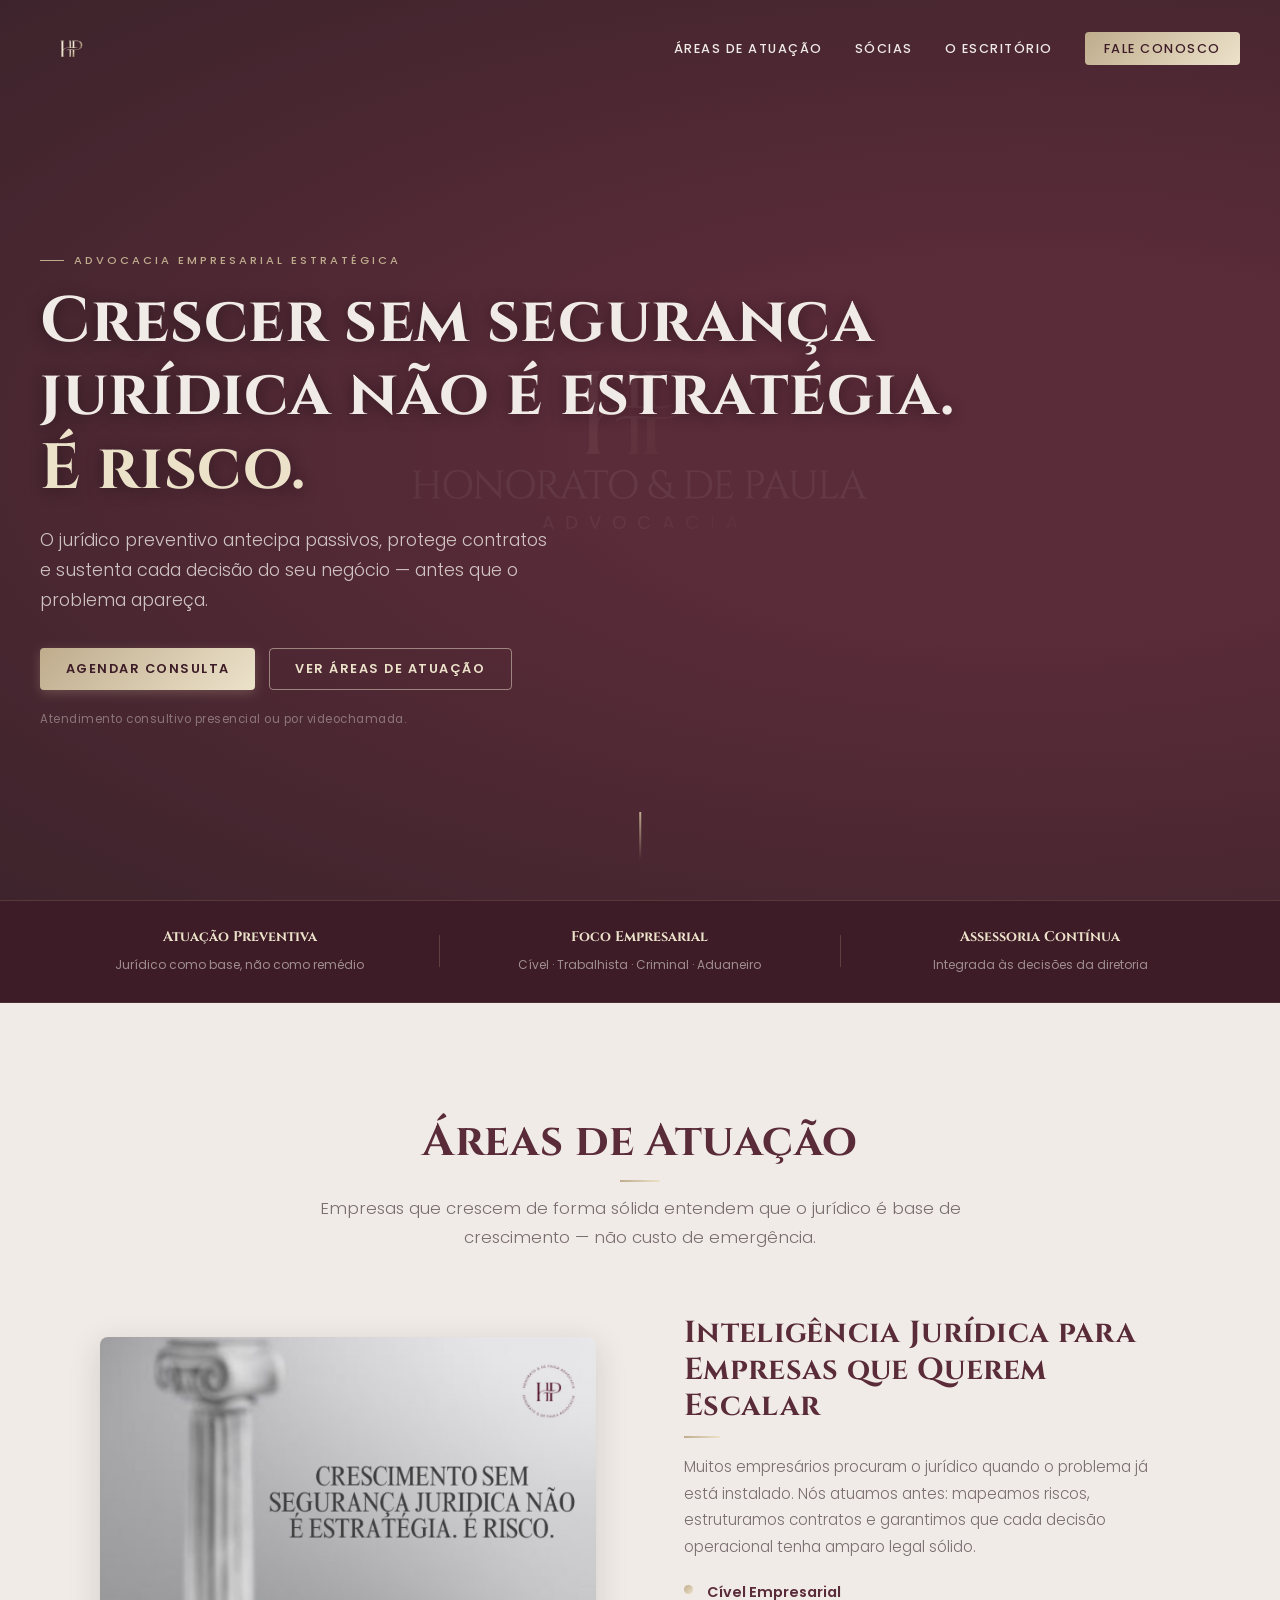
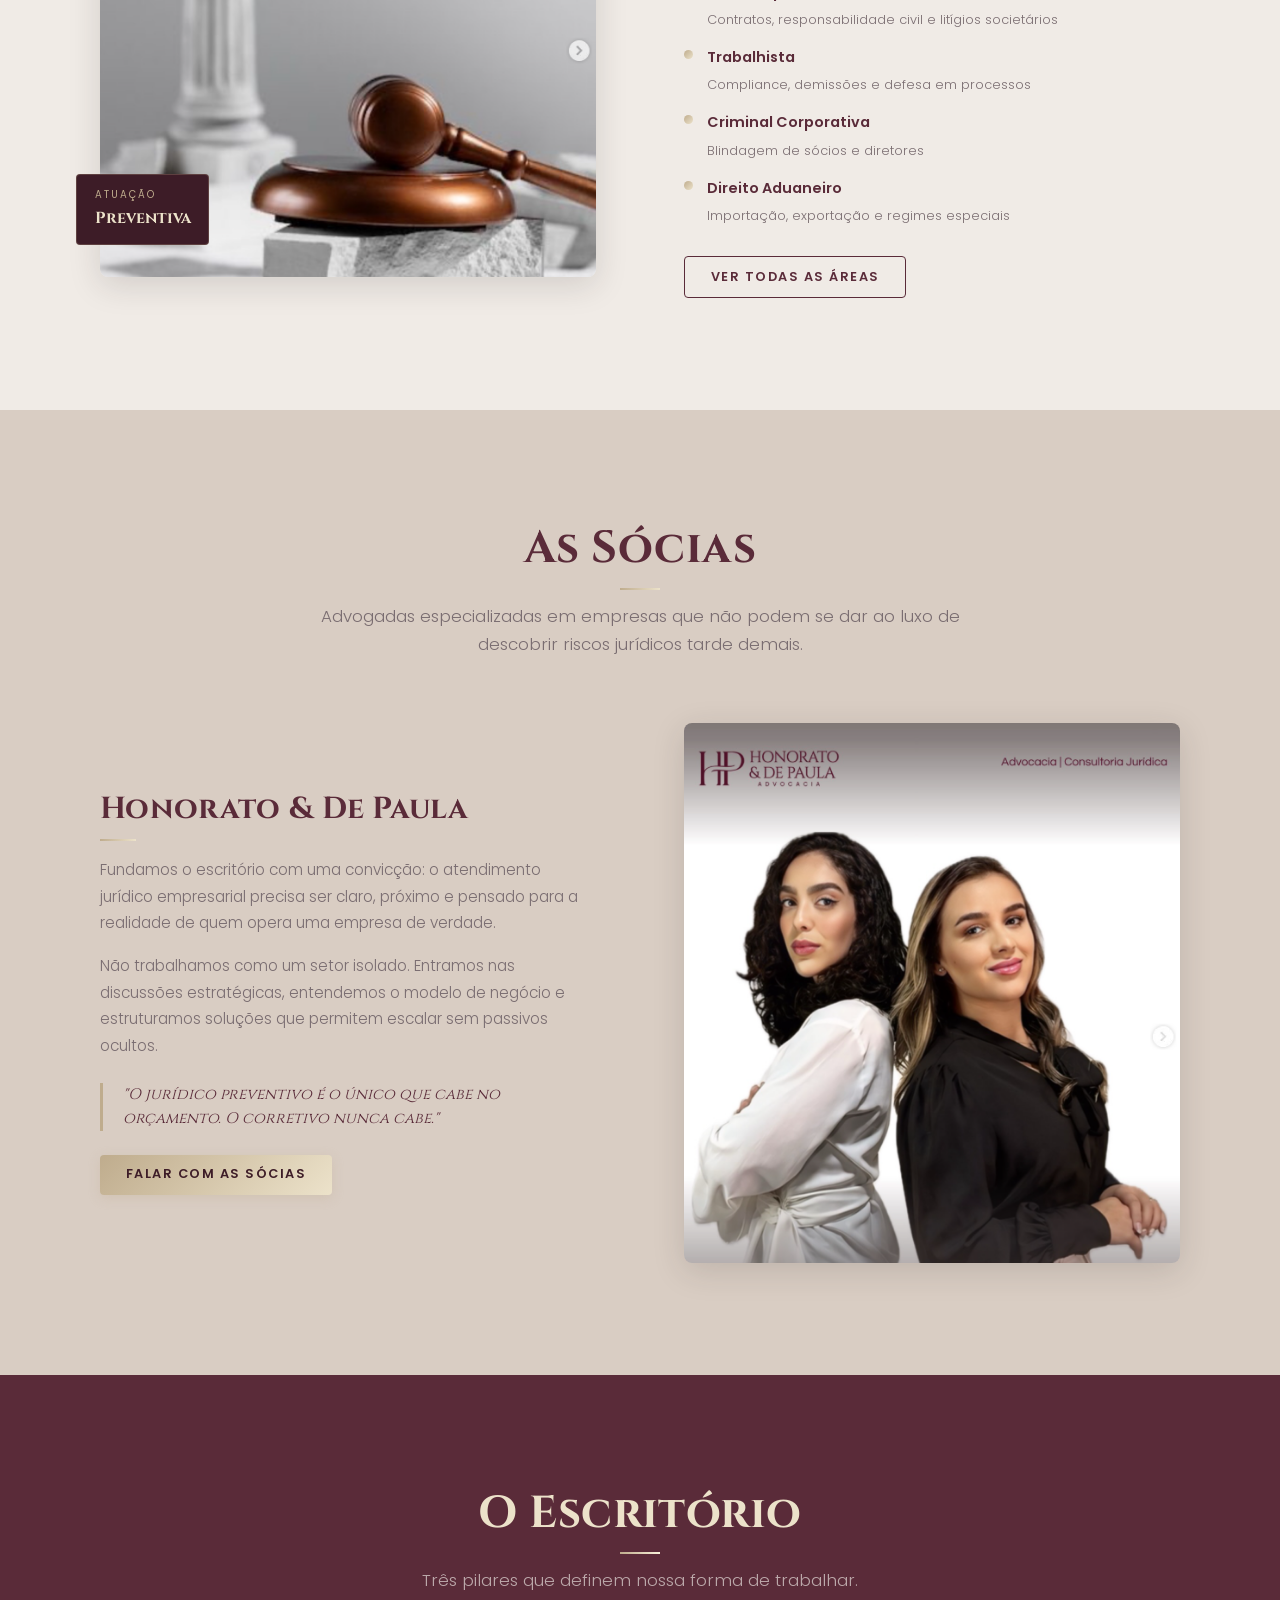
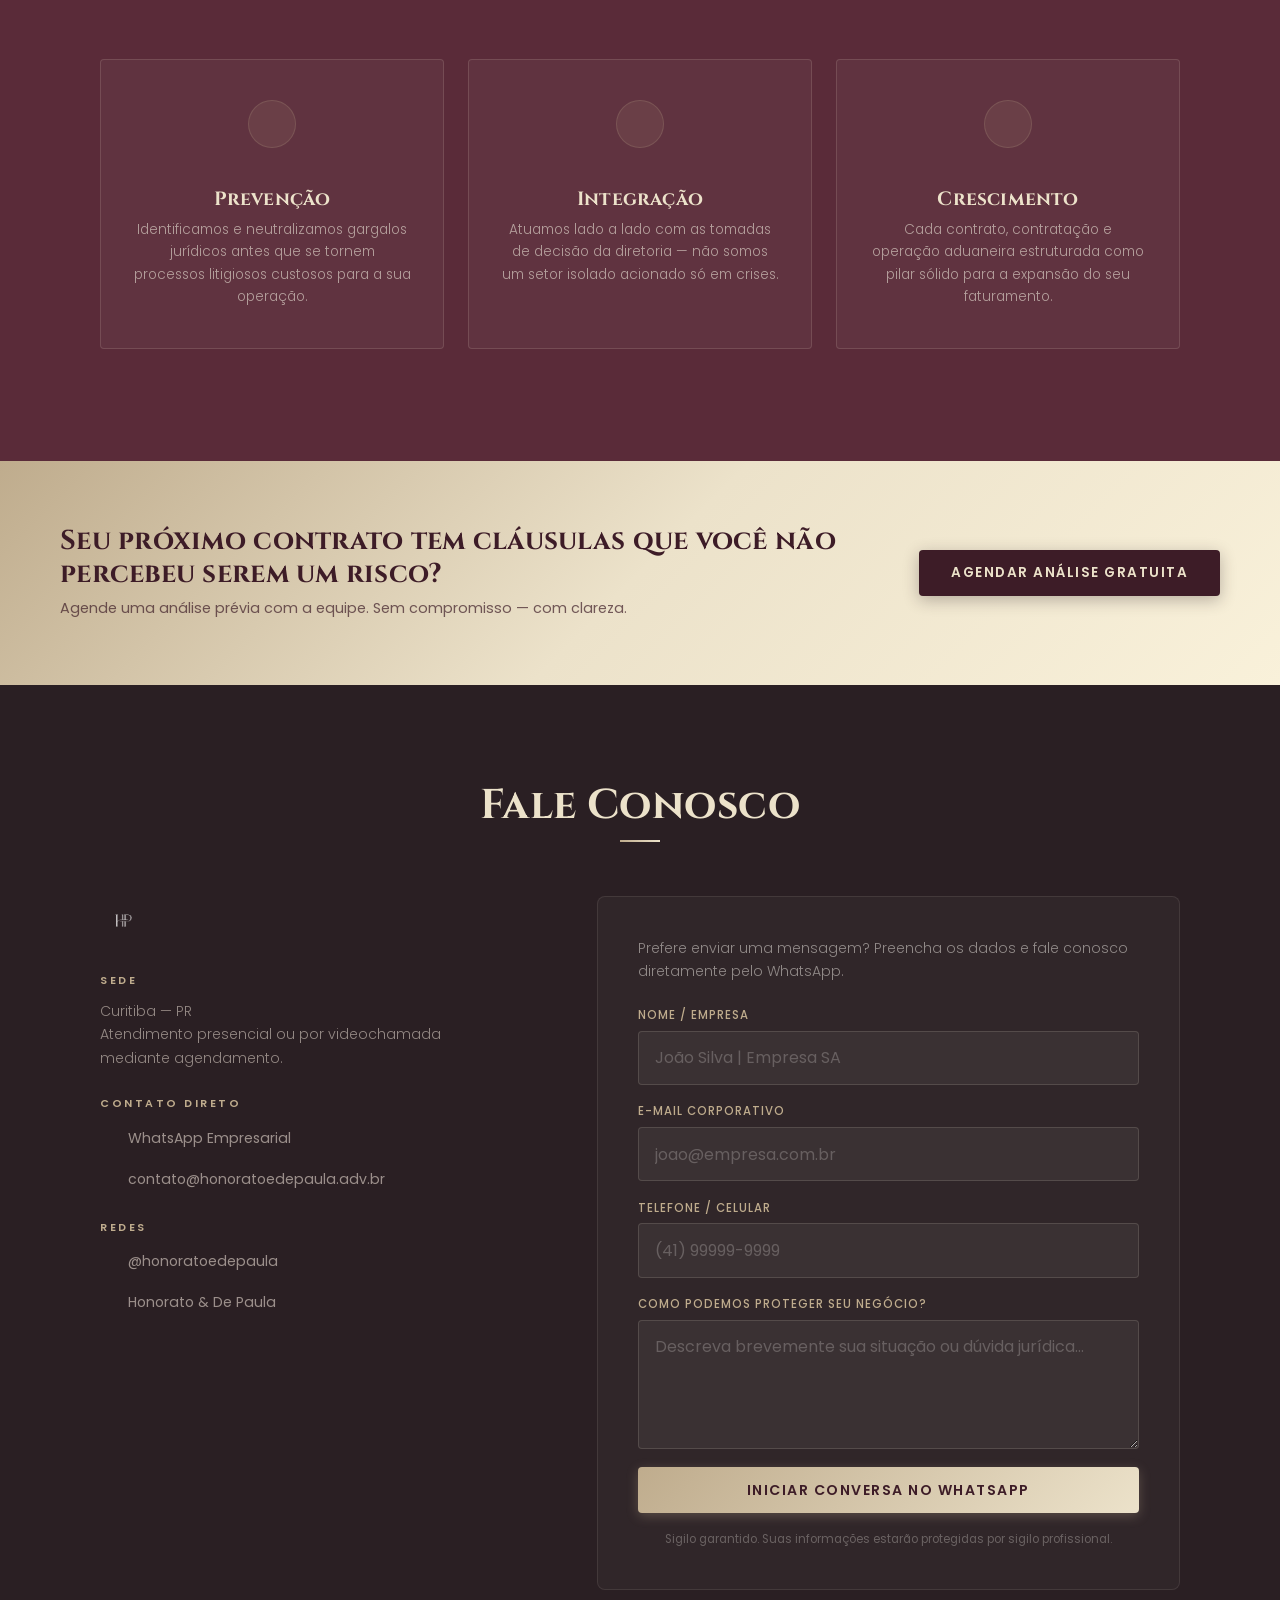
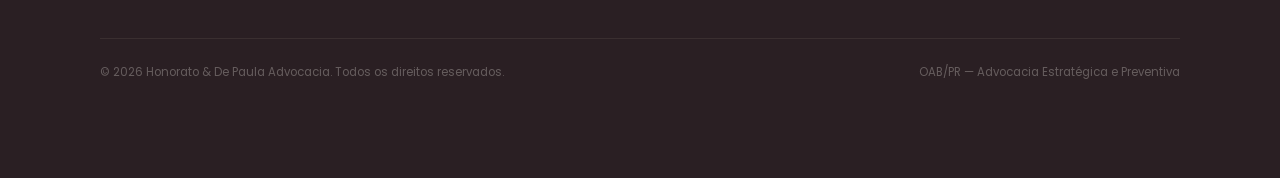
==== commit 91cb527f: "v2" ====
--- a/index.html
+++ b/index.html
@@ -88,7 +88,7 @@
 
             <div class="split-block fade-in">
                 <div class="split-media">
-                    <img src="assets/img/criminal.jpeg" alt="Advogadas em ambiente de trabalho" loading="lazy">
+                    <img src="assets/img/ambiente.png" alt="Advogadas em ambiente de trabalho" loading="lazy">
                     <div class="split-media-badge" aria-hidden="true">
                         <span>Atuação</span>
                         <strong>Preventiva</strong>
@@ -145,7 +145,7 @@
 
             <div class="split-block split-reverse fade-in">
                 <div class="split-media">
-                    <img src="assets/img/profissional.jpeg" alt="Honorato e De Paula, advogadas sócias" loading="lazy">
+                    <img src="assets/img/socias.png" alt="Honorato e De Paula, advogadas sócias" loading="lazy">
                 </div>
                 <div class="split-text">
                     <h3>Honorato & De Paula</h3>
